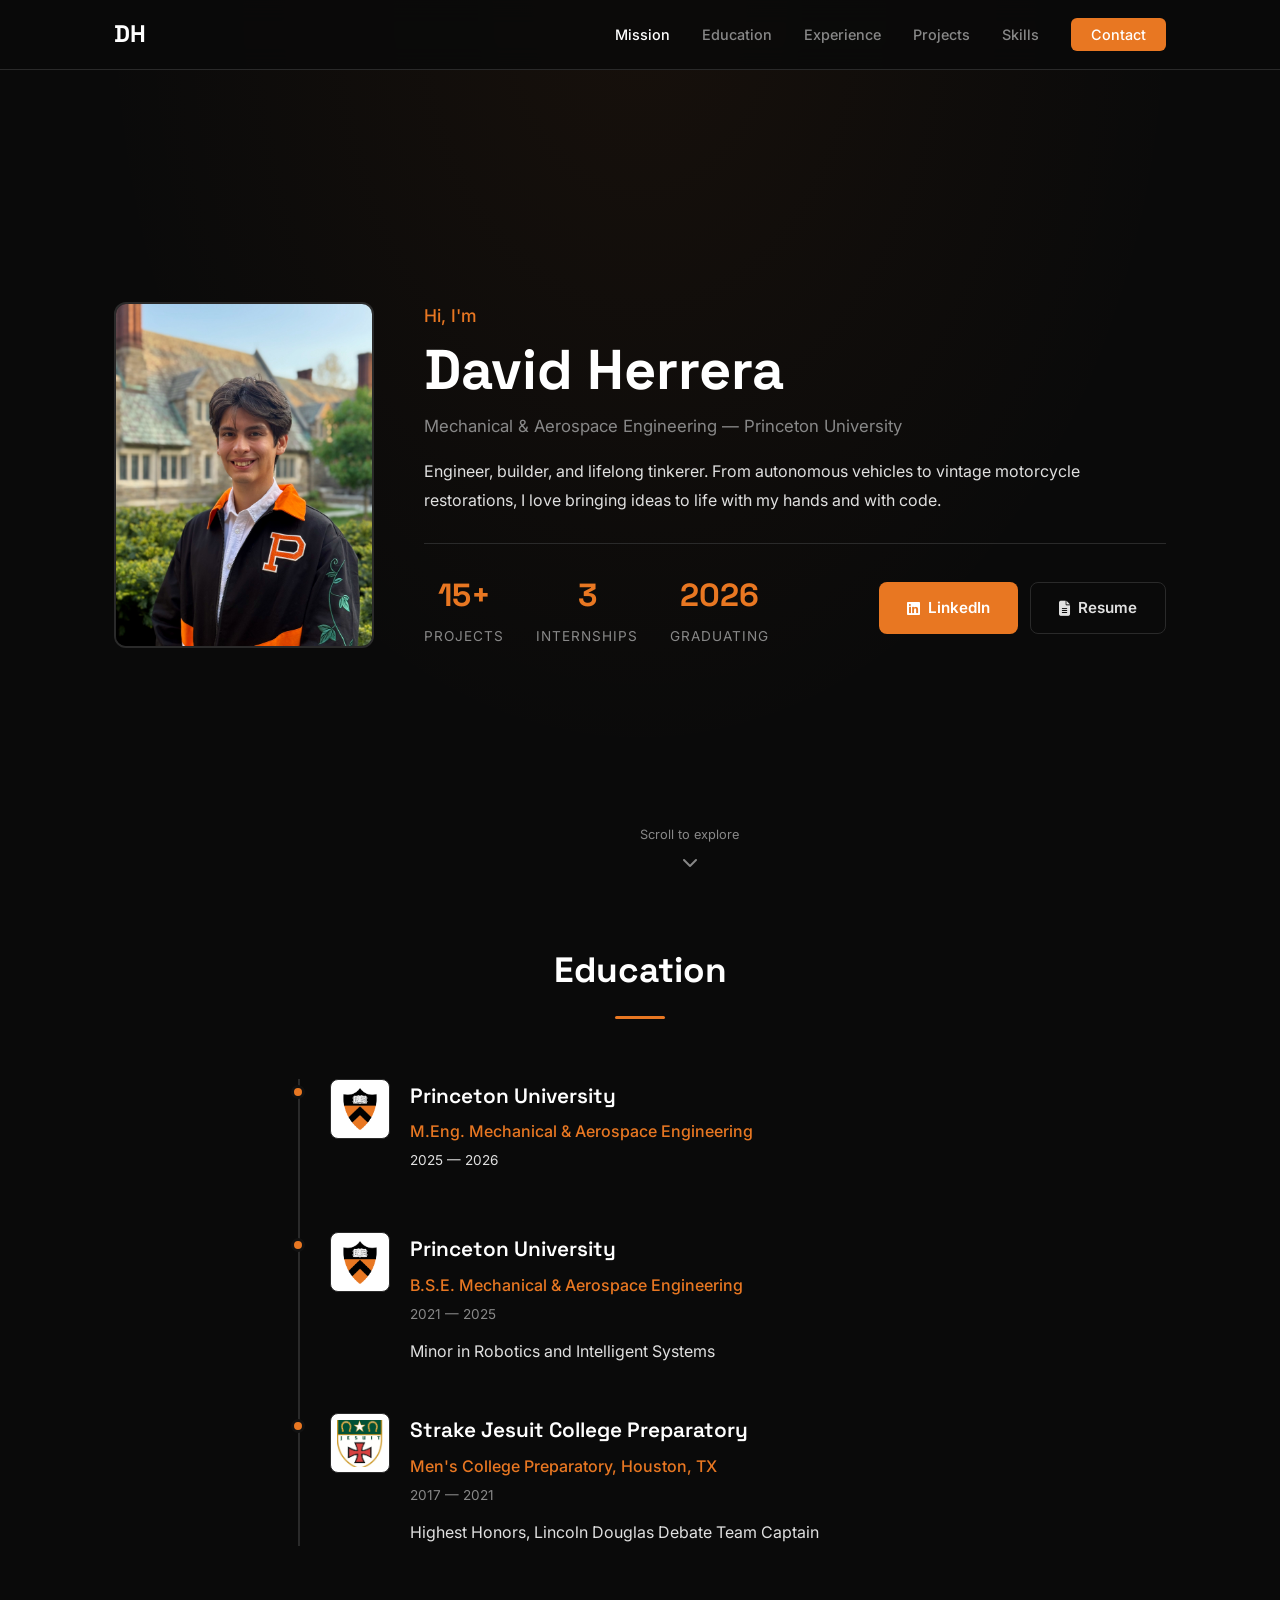
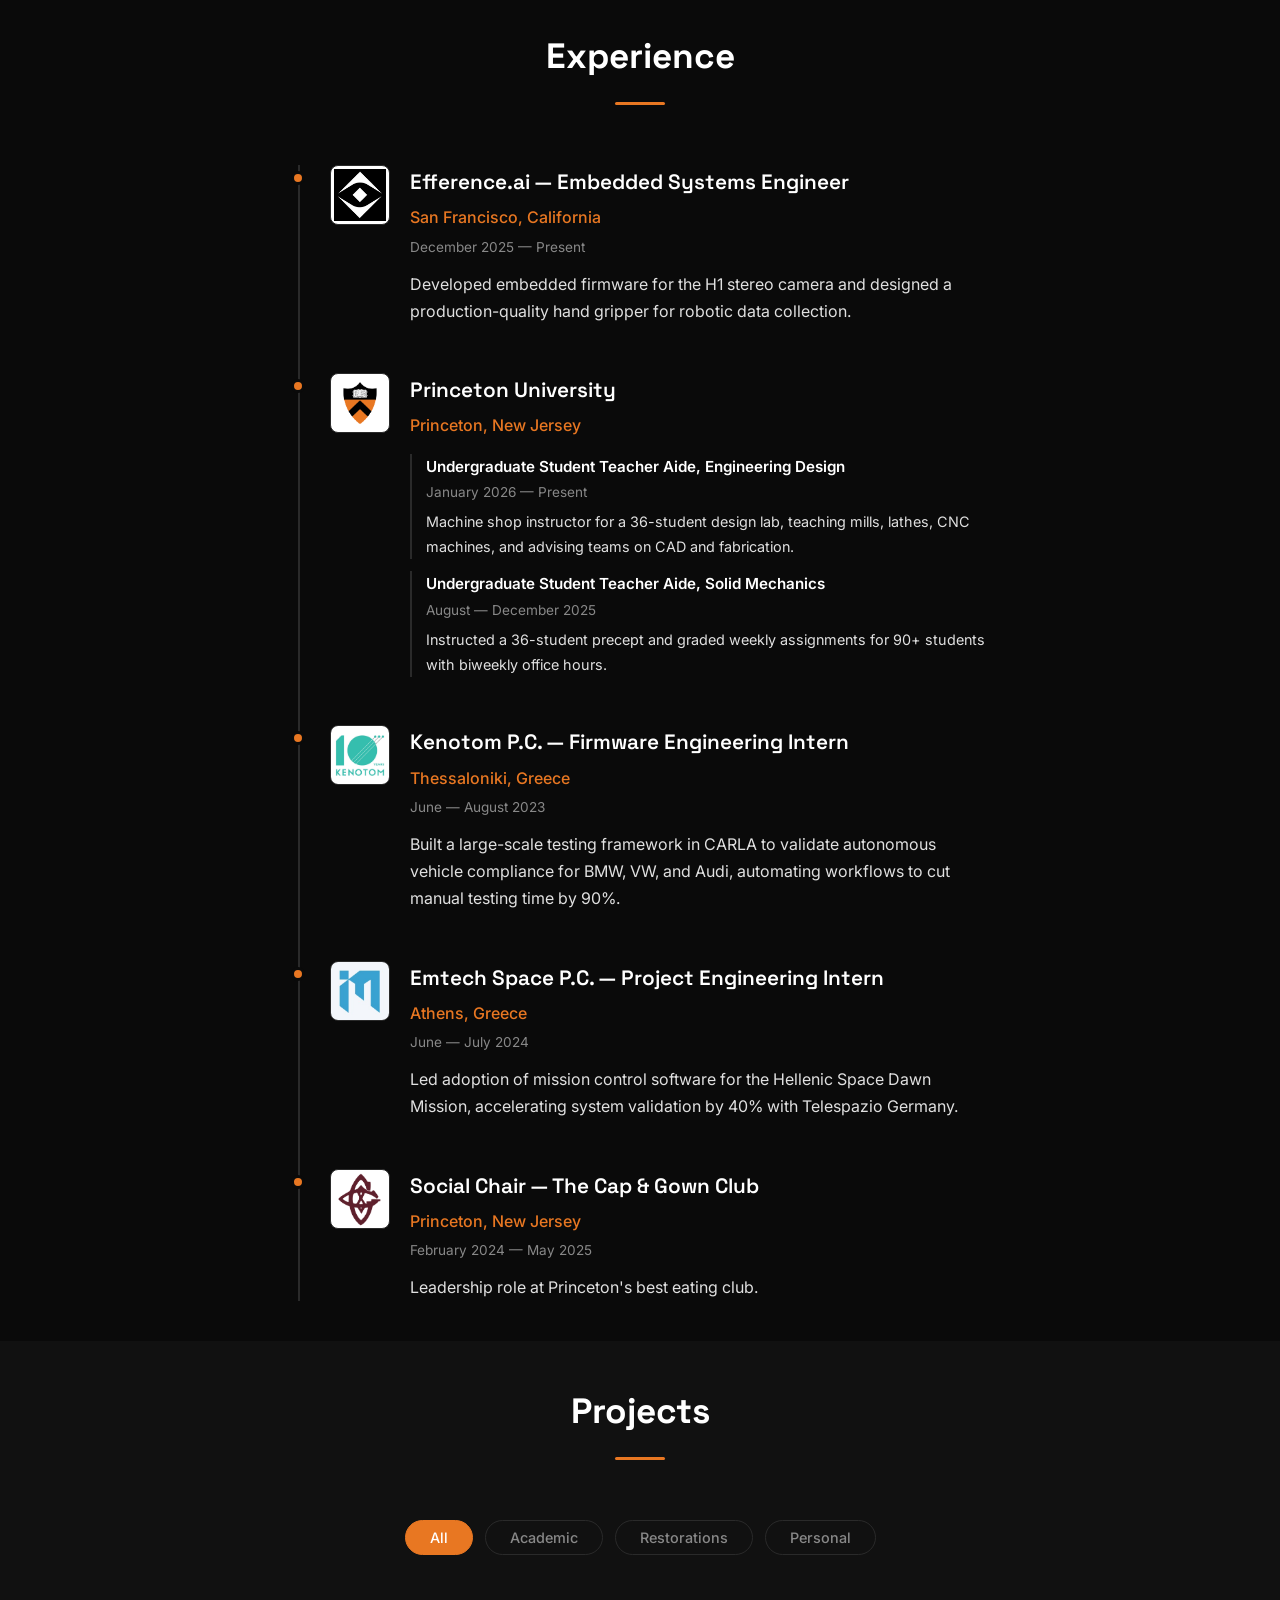
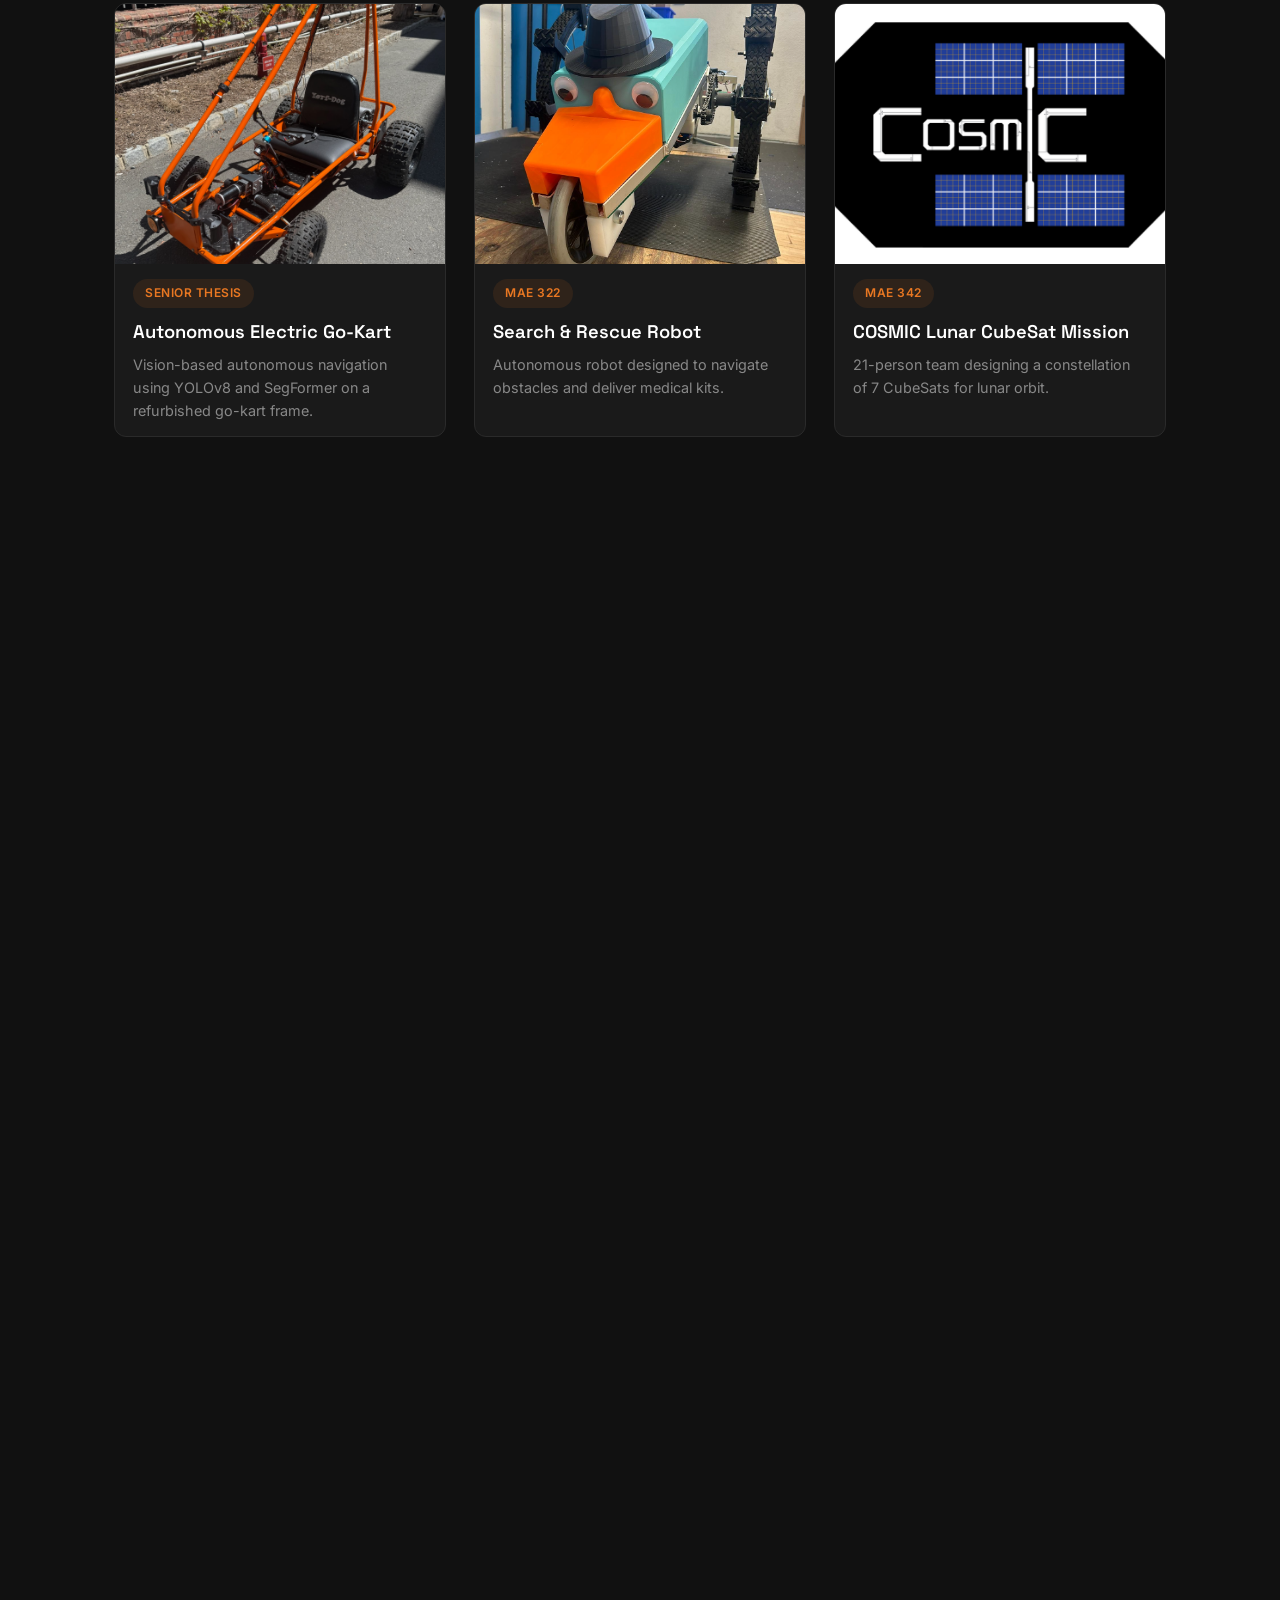
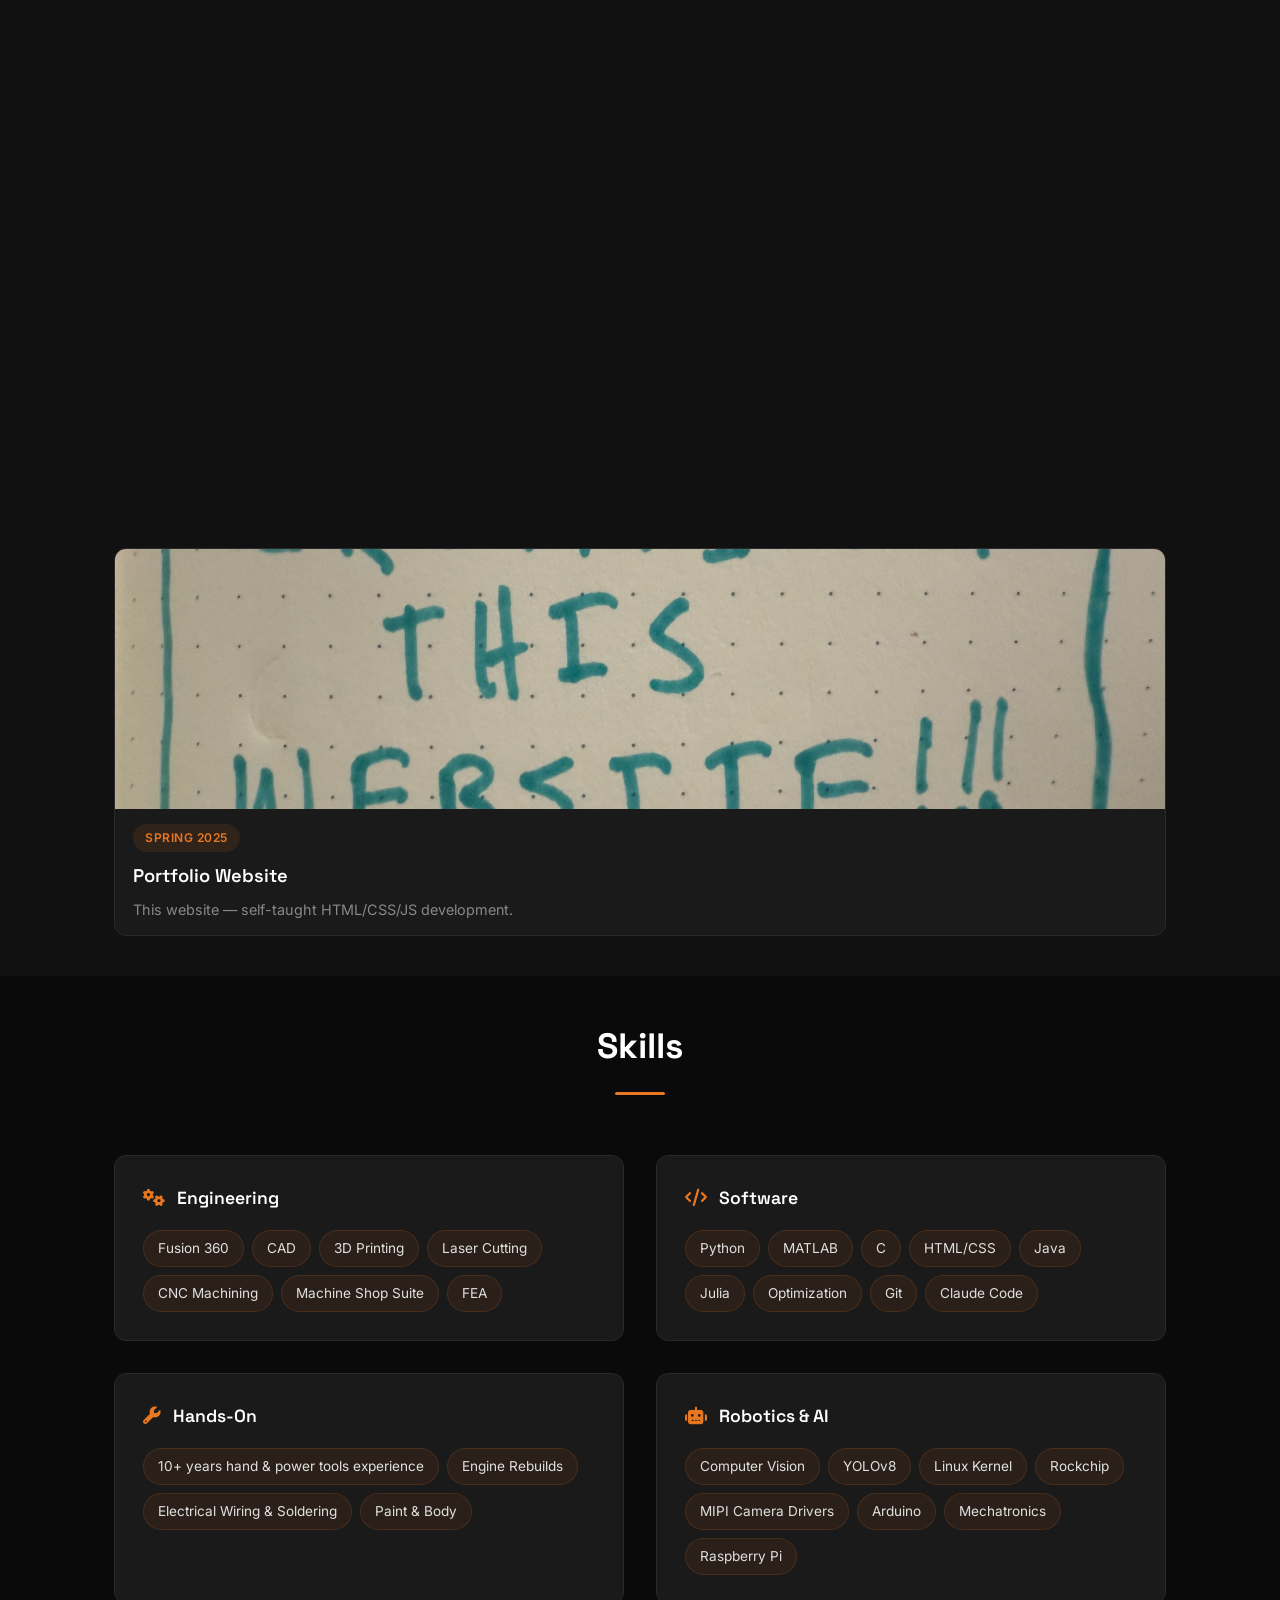
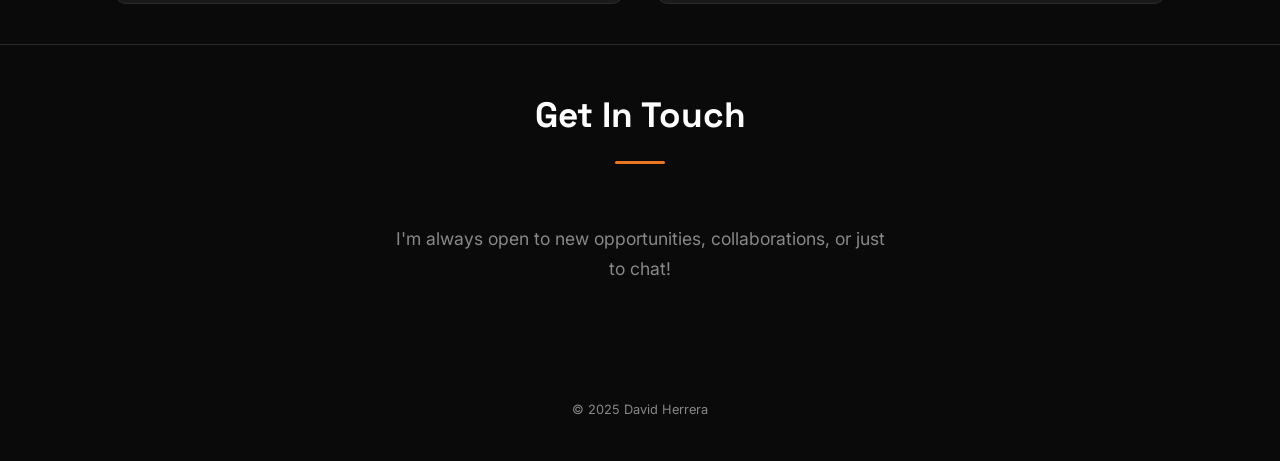
==== index.html @ e03b6eae "Update project cards to full clickable links, restructure 322 robot page, adjust bullet indentation " ====
<!DOCTYPE html>
<html lang="en">
<head>
    <meta charset="UTF-8">
    <meta name="viewport" content="width=device-width, initial-scale=1.0">
    <title>David Herrera | Portfolio</title>
    <link rel="stylesheet" href="css/style.css">
    <link rel="preconnect" href="https://fonts.googleapis.com">
    <link rel="preconnect" href="https://fonts.gstatic.com" crossorigin>
    <link href="https://fonts.googleapis.com/css2?family=Inter:wght@300;400;500;600;700&family=Space+Grotesk:wght@400;500;600;700&display=swap" rel="stylesheet">
    <link rel="stylesheet" href="https://cdnjs.cloudflare.com/ajax/libs/font-awesome/6.5.1/css/all.min.css">
</head>
<body>

    <!-- Navigation -->
    <nav id="navbar">
        <div class="nav-container">
            <a href="#hero" class="nav-logo">DH</a>
            <button class="nav-toggle" aria-label="Toggle navigation">
                <span></span>
                <span></span>
                <span></span>
            </button>
            <ul class="nav-links">
                <li><a href="#hero">Mission</a></li>
                <li><a href="#education">Education</a></li>
                <li><a href="#experience">Experience</a></li>
                <li><a href="#projects">Projects</a></li>
                <li><a href="#skills">Skills</a></li>
                <li><a href="#contact" class="nav-cta">Contact</a></li>
            </ul>
        </div>
    </nav>

    <!-- Hero / Mission Section -->
    <section id="hero">
        <div class="container">
            <div class="hero-split">
                <div class="hero-image">
                    <img src="images/headshot.jpg" alt="David Herrera">
                </div>
                <div class="hero-text">
                    <p class="hero-greeting">Hi, I'm</p>
                    <h1 class="hero-name">David Herrera</h1>
                    <p class="hero-tagline">Mechanical &amp; Aerospace Engineering — Princeton University</p>
                    <p class="hero-description">
                        Engineer, builder, and lifelong tinkerer. From autonomous vehicles to vintage motorcycle restorations,
                        I love bringing ideas to life with my hands and with code.
                    </p>
                    <div class="hero-stats-row">
                        <div class="stat">
                            <span class="stat-number">15+</span>
                            <span class="stat-label">Projects</span>
                        </div>
                        <div class="stat">
                            <span class="stat-number">3</span>
                            <span class="stat-label">Internships</span>
                        </div>
                        <div class="stat">
                            <span class="stat-number">2026</span>
                            <span class="stat-label">Graduating</span>
                        </div>
                        <div class="hero-links">
                            <a href="https://www.linkedin.com/in/davidherrera1249/" target="_blank" rel="noopener noreferrer" class="btn btn-primary">
                                <i class="fab fa-linkedin"></i> LinkedIn
                            </a>
                            <a href="https://drive.google.com/file/d/1m2LnFPfeaQV8m_v2ExDLuGPkhnj58D12/view?usp=drive_link" target="_blank" rel="noopener noreferrer" class="btn btn-outline">
                                <i class="fas fa-file-alt"></i> Resume
                            </a>
                        </div>
                    </div>
                </div>
            </div>
            <a href="#education" class="scroll-indicator">
                <span>Scroll to explore</span>
                <i class="fas fa-chevron-down"></i>
            </a>
        </div>
    </section>

    <!-- Education Section -->
    <section id="education" class="section section-alt">
        <div class="container">
            <h2 class="section-title">Education</h2>
            <div class="timeline">
                <div class="timeline-item">
                    <div class="timeline-marker"></div>
                    <div class="timeline-logo">
                        <img src="images/logos/princetonlogo.png" alt="Princeton University">
                    </div>
                    <div class="timeline-content">
                        <h3>Princeton University</h3>
                        <p class="timeline-subtitle">M.Eng. Mechanical &amp; Aerospace Engineering</p>
                        <p class="timeline-date">2025 — 2026</p>
                    </div>
                </div>
                <div class="timeline-item">
                    <div class="timeline-marker"></div>
                    <div class="timeline-logo">
                        <img src="images/logos/princetonlogo.png" alt="Princeton University">
                    </div>
                    <div class="timeline-content">
                        <h3>Princeton University</h3>
                        <p class="timeline-subtitle">B.S.E. Mechanical &amp; Aerospace Engineering</p>
                        <p class="timeline-date">2021 — 2025</p>
                        <p>Minor in Robotics and Intelligent Systems</p>
                    </div>
                </div>
                <div class="timeline-item">
                    <div class="timeline-marker"></div>
                    <div class="timeline-logo">
                        <img src="images/logos/strakelogo.png" alt="Strake Jesuit College Preparatory">
                    </div>
                    <div class="timeline-content">
                        <h3>Strake Jesuit College Preparatory</h3>
                        <p class="timeline-subtitle">Men's College Preparatory, Houston, TX</p>
                        <p class="timeline-date">2017 — 2021</p>
                        <p>Highest Honors, Lincoln Douglas Debate Team Captain</p>
                    </div>
                </div>
            </div>
        </div>
    </section>

    <!-- Experience Section -->
    <section id="experience" class="section">
        <div class="container">
            <h2 class="section-title">Experience</h2>
            <div class="timeline">

                <div class="timeline-item">
                    <div class="timeline-marker"></div>
                    <div class="timeline-logo">
                        <img src="images/logos/efferencelogo.jpeg" alt="Efference" class="logo-padded">
                    </div>
                    <div class="timeline-content">
                        <h3>Efference.ai — Embedded Systems Engineer</h3>
                        <p class="timeline-subtitle">San Francisco, California</p>
                        <p class="timeline-date">December 2025 — Present</p>
                        <p>Developed embedded firmware for the H1 stereo camera and designed a production-quality hand gripper for robotic data collection.</p>
                    </div>
                </div>

                <div class="timeline-item">
                    <div class="timeline-marker"></div>
                    <div class="timeline-logo">
                        <img src="images/logos/princetonlogo.png" alt="Princeton University">
                    </div>
                    <div class="timeline-content">
                        <h3>Princeton University</h3>
                        <p class="timeline-subtitle">Princeton, New Jersey</p>
                        <div class="timeline-subrole">
                            <p class="timeline-role-title">Undergraduate Student Teacher Aide, Engineering Design</p>
                            <p class="timeline-date">January 2026 — Present</p>
                            <p>Machine shop instructor for a 36-student design lab, teaching mills, lathes, CNC machines, and advising teams on CAD and fabrication.</p>
                        </div>
                        <div class="timeline-subrole">
                            <p class="timeline-role-title">Undergraduate Student Teacher Aide, Solid Mechanics</p>
                            <p class="timeline-date">August — December 2025</p>
                            <p>Instructed a 36-student precept and graded weekly assignments for 90+ students with biweekly office hours.</p>
                        </div>
                    </div>
                </div>

                <div class="timeline-item">
                    <div class="timeline-marker"></div>
                    <div class="timeline-logo">
                        <img src="images/logos/kenotomlogo.jpeg" alt="Kenotom P.C." class="logo-kenotom">
                    </div>
                    <div class="timeline-content">
                        <h3>Kenotom P.C. — Firmware Engineering Intern</h3>
                        <p class="timeline-subtitle">Thessaloniki, Greece</p>
                        <p class="timeline-date">June — August 2023</p>
                        <p>Built a large-scale testing framework in CARLA to validate autonomous vehicle compliance for BMW, VW, and Audi, automating workflows to cut manual testing time by 90%.</p>
                    </div>
                </div>

                <div class="timeline-item">
                    <div class="timeline-marker"></div>
                    <div class="timeline-logo">
                        <img src="images/logos/emtechlogo.jpeg" alt="Emtech" class="logo-emtech">
                    </div>
                    <div class="timeline-content">
                        <h3>Emtech Space P.C. — Project Engineering Intern</h3>
                        <p class="timeline-subtitle">Athens, Greece</p>
                        <p class="timeline-date">June — July 2024</p>
                        <p>Led adoption of mission control software for the Hellenic Space Dawn Mission, accelerating system validation by 40% with Telespazio Germany.</p>
                    </div>
                </div>

                <div class="timeline-item">
                    <div class="timeline-marker"></div>
                    <div class="timeline-logo">
                        <img src="images/logos/caplogo.webp" alt="The Cap &amp; Gown Club" class="logo-cap">
                    </div>
                    <div class="timeline-content">
                        <h3>Social Chair — The Cap &amp; Gown Club</h3>
                        <p class="timeline-subtitle">Princeton, New Jersey</p>
                        <p class="timeline-date">February 2024 — May 2025</p>
                        <p>Leadership role at Princeton's best eating club.</p>
                    </div>
                </div>

            </div>
        </div>
    </section>

    <!-- Projects Section -->
    <section id="projects" class="section section-alt">
        <div class="container">
            <h2 class="section-title">Projects</h2>

            <!-- Filter Buttons -->
            <div class="project-filters">
                <button class="filter-btn active" data-filter="all">All</button>
                <button class="filter-btn" data-filter="academic">Academic</button>
                <button class="filter-btn" data-filter="restoration">Restorations</button>
                <button class="filter-btn" data-filter="personal">Personal</button>
            </div>

            <!-- Project Grid -->
            <div class="project-grid">

                <!-- Academic Projects -->
                <a href="thesis.html" class="project-card" data-category="academic">
                    <div class="project-image">
                        <img src="images/thesis/front_main.jpeg" alt="Senior Thesis">
                    </div>
                    <div class="project-info">
                        <span class="project-tag">Senior Thesis</span>
                        <h3>Autonomous Electric Go-Kart</h3>
                        <p>Vision-based autonomous navigation using YOLOv8 and SegFormer on a refurbished go-kart frame.</p>
                    </div>
                </a>

                <a href="322robot.html" class="project-card" data-category="academic">
                    <div class="project-image">
                        <img src="images/projects/322robot.png" alt="MAE 322 Robot">
                    </div>
                    <div class="project-info">
                        <span class="project-tag">MAE 322</span>
                        <h3>Search &amp; Rescue Robot</h3>
                        <p>Autonomous robot designed to navigate obstacles and deliver medical kits.</p>
                    </div>
                </a>

                <a href="#" class="project-card" data-category="academic">
                    <div class="project-image">
                        <img src="images/projects/spacecover.png" alt="Lunar Satellite">
                    </div>
                    <div class="project-info">
                        <span class="project-tag">MAE 342</span>
                        <h3>COSMIC Lunar CubeSat Mission</h3>
                        <p>21-person team designing a constellation of 7 CubeSats for lunar orbit.</p>
                    </div>
                </a>

                <a href="#" class="project-card" data-category="academic">
                    <div class="project-image">
                        <img src="images/projects/triumphcover.png" alt="Triumph Seminar">
                    </div>
                    <div class="project-info">
                        <span class="project-tag">FRS 106</span>
                        <h3>1954 Triumph Terrier Restoration</h3>
                        <p>Complete restoration of a vintage motorcycle for the Art &amp; Science of Motorcycle Design seminar.</p>
                    </div>
                </a>

                <!-- Restoration Projects -->
                <a href="#" class="project-card" data-category="restoration">
                    <div class="project-image">
                        <img src="images/projects/lariatcover.png" alt="F150 Lariat">
                    </div>
                    <div class="project-info">
                        <span class="project-tag">Summer 2025</span>
                        <h3>2014 Ford F-150 Lariat</h3>
                        <p>Engine swap and full restoration.</p>
                    </div>
                </a>

                <a href="#" class="project-card" data-category="restoration">
                    <div class="project-image">
                        <img src="images/projects/polariscover.jpeg" alt="Polaris ATV">
                    </div>
                    <div class="project-info">
                        <span class="project-tag">Summer 2020</span>
                        <h3>2007 Polaris ATV</h3>
                        <p>Full ATV restoration from the ground up.</p>
                    </div>
                </a>

                <a href="#" class="project-card" data-category="restoration">
                    <div class="project-image">
                        <img src="images/projects/rrcover.png" alt="Range Rover">
                    </div>
                    <div class="project-info">
                        <span class="project-tag">Summer 2021</span>
                        <h3>2006 Range Rover</h3>
                        <p>Full vehicle restoration.</p>
                    </div>
                </a>

                <a href="#" class="project-card" data-category="restoration">
                    <div class="project-image">
                        <img src="images/projects/seadoocover.jpeg" alt="SeaDoo">
                    </div>
                    <div class="project-info">
                        <span class="project-tag">Summer 2022</span>
                        <h3>2017 SeaDoo Jetski</h3>
                        <p>Jetski restoration project.</p>
                    </div>
                </a>

                <a href="#" class="project-card" data-category="restoration">
                    <div class="project-image">
                        <img src="images/projects/fordcover.png" alt="Ford Expedition">
                    </div>
                    <div class="project-info">
                        <span class="project-tag">Summer 2020</span>
                        <h3>Ford Expedition Engine Rebuild</h3>
                        <p>Complete engine rebuild.</p>
                    </div>
                </a>

                <a href="#" class="project-card" data-category="restoration">
                    <div class="project-image">
                        <img src="images/projects/goldwingcover.png" alt="Goldwing">
                    </div>
                    <div class="project-info">
                        <span class="project-tag">Fall 2023</span>
                        <h3>Honda Goldwing</h3>
                        <p>Motorcycle restoration.</p>
                    </div>
                </a>

                <a href="#" class="project-card" data-category="restoration">
                    <div class="project-image">
                        <img src="images/projects/vstarcover.png" alt="Yamaha VStar">
                    </div>
                    <div class="project-info">
                        <span class="project-tag">Fall 2024</span>
                        <h3>2012 Yamaha VStar 250</h3>
                        <p>Motorcycle restoration.</p>
                    </div>
                </a>

                <a href="#" class="project-card" data-category="restoration">
                    <div class="project-image">
                        <img src="images/projects/twinjetskis.png" alt="Twin Jet Skis">
                    </div>
                    <div class="project-info">
                        <span class="project-tag">Summer 2018</span>
                        <h3>1990s Twin Jet Skis</h3>
                        <p>Dual jet ski restoration.</p>
                    </div>
                </a>

                <!-- Personal Projects -->
                <a href="#" class="project-card" data-category="personal">
                    <div class="project-image">
                        <img src="images/projects/airplanecover.png" alt="Model Airplanes">
                    </div>
                    <div class="project-info">
                        <span class="project-tag">Summer 2017</span>
                        <h3>Model Airplane Builds</h3>
                        <p>Hobby model airplane construction.</p>
                    </div>
                </div>

                <a href="#" class="project-card" data-category="personal">
                    <div class="project-image">
                        <img src="images/projects/webcreation.png" alt="Portfolio Website">
                    </div>
                    <div class="project-info">
                        <span class="project-tag">Spring 2025</span>
                        <h3>Portfolio Website</h3>
                        <p>This website — self-taught HTML/CSS/JS development.</p>
                    </div>
                </a>

            </div>
        </div>
    </section>

    <!-- Skills Section -->
    <section id="skills" class="section">
        <div class="container">
            <h2 class="section-title">Skills</h2>
            <div class="skills-grid">

                <div class="skill-category">
                    <h3><i class="fas fa-cogs"></i> Engineering</h3>
                    <div class="skill-tags">
                        <span class="skill-tag">Fusion 360</span>
                        <span class="skill-tag">CAD</span>
                        <span class="skill-tag">3D Printing</span>
                        <span class="skill-tag">Laser Cutting</span>
                        <span class="skill-tag">CNC Machining</span>
                        <span class="skill-tag">Machine Shop Suite</span>
                        <span class="skill-tag">FEA</span>
                    </div>
                </div>

                <div class="skill-category">
                    <h3><i class="fas fa-code"></i> Software</h3>
                    <div class="skill-tags">
                        <span class="skill-tag">Python</span>
                        <span class="skill-tag">MATLAB</span>
                        <span class="skill-tag">C</span>
                        <span class="skill-tag">HTML/CSS</span>
                        <span class="skill-tag">Java</span>
                        <span class="skill-tag">Julia</span>
                        <span class="skill-tag">Optimization</span>
                        <span class="skill-tag">Git</span>
                        <span class="skill-tag">Claude Code</span>
                    </div>
                </div>

                <div class="skill-category">
                    <h3><i class="fas fa-wrench"></i> Hands-On</h3>
                    <div class="skill-tags">
                        <span class="skill-tag">10+ years hand &amp; power tools experience</span>
                        <span class="skill-tag">Engine Rebuilds</span>
                        <span class="skill-tag">Electrical Wiring &amp; Soldering</span>
                        <span class="skill-tag">Paint &amp; Body</span>
                    </div>
                </div>

                <div class="skill-category">
                    <h3><i class="fas fa-robot"></i> Robotics &amp; AI</h3>
                    <div class="skill-tags">
                        <span class="skill-tag">Computer Vision</span>
                        <span class="skill-tag">YOLOv8</span>
                        <span class="skill-tag">Linux Kernel</span>
                        <span class="skill-tag">Rockchip</span>
                        <span class="skill-tag">MIPI Camera Drivers</span>
                        <span class="skill-tag">Arduino</span>
                        <span class="skill-tag">Mechatronics</span>
                        <span class="skill-tag">Raspberry Pi</span>
                    </div>
                </div>

            </div>
        </div>
    </section>

    <!-- Contact / Footer -->
    <footer id="contact">
        <div class="container">
            <h2 class="section-title">Get In Touch</h2>
            <p class="contact-text">
                I'm always open to new opportunities, collaborations, or just to chat!
            </p>
            <div class="contact-links">
                <a href="mailto:dh1249@princeton.edu" class="contact-item">
                    <i class="fas fa-envelope"></i>
                    <span>dh1249@princeton.edu</span>
                </a>
                <a href="https://www.linkedin.com/in/davidherrera1249/" target="_blank" rel="noopener noreferrer" class="contact-item">
                    <i class="fab fa-linkedin"></i>
                    <span>LinkedIn</span>
                </a>
            </div>
            <p class="footer-credit">&copy; 2025 David Herrera</p>
        </div>
    </footer>

    <script src="js/main.js"></script>
</body>
</html>
---- css/style.css ----
/* ============================================
   David Herrera Portfolio — Custom Stylesheet
   ============================================ */

/* --- Reset & Base --- */
*, *::before, *::after {
    margin: 0;
    padding: 0;
    box-sizing: border-box;
}

:root {
    --color-bg: #0a0a0a;
    --color-bg-alt: #111111;
    --color-surface: #1a1a1a;
    --color-text: #e0e0e0;
    --color-text-muted: #888888;
    --color-accent: #e87722;
    --color-accent-hover: #f58a3b;
    --color-white: #ffffff;
    --color-border: #2a2a2a;
    --font-heading: 'Space Grotesk', sans-serif;
    --font-body: 'Inter', sans-serif;
    --max-width: 1100px;
    --nav-height: 70px;
}

html {
    scroll-behavior: smooth;
    font-size: 16px;
}

body {
    font-family: var(--font-body);
    background-color: var(--color-bg);
    color: var(--color-text);
    line-height: 1.7;
    overflow-x: hidden;
}

img {
    max-width: 100%;
    display: block;
}

a {
    color: var(--color-accent);
    text-decoration: none;
    transition: color 0.3s ease;
}

a:hover {
    color: var(--color-accent-hover);
}

.container {
    max-width: var(--max-width);
    margin: 0 auto;
    padding: 0 24px;
}

/* --- Navigation --- */
#navbar {
    position: fixed;
    top: 0;
    left: 0;
    right: 0;
    height: var(--nav-height);
    background: rgba(10, 10, 10, 0.85);
    backdrop-filter: blur(12px);
    -webkit-backdrop-filter: blur(12px);
    border-bottom: 1px solid var(--color-border);
    z-index: 1000;
    transition: background 0.3s ease;
}

.nav-container {
    max-width: var(--max-width);
    margin: 0 auto;
    padding: 0 24px;
    height: 100%;
    display: flex;
    align-items: center;
    justify-content: space-between;
}

.nav-logo {
    font-family: var(--font-heading);
    font-size: 1.5rem;
    font-weight: 700;
    color: var(--color-white);
    letter-spacing: -0.5px;
}

.nav-logo:hover {
    color: var(--color-accent);
}

.nav-links {
    list-style: none;
    display: flex;
    align-items: center;
    gap: 32px;
}

.nav-links a {
    color: var(--color-text-muted);
    font-size: 0.9rem;
    font-weight: 500;
    transition: color 0.3s ease;
}

.nav-links a:hover,
.nav-links a.active {
    color: var(--color-white);
}

.nav-cta {
    background: var(--color-accent);
    color: var(--color-white) !important;
    padding: 8px 20px;
    border-radius: 6px;
    font-weight: 600;
}

.nav-cta:hover {
    background: var(--color-accent-hover);
    color: var(--color-white) !important;
}

.nav-toggle {
    display: none;
    flex-direction: column;
    gap: 5px;
    background: none;
    border: none;
    cursor: pointer;
    padding: 4px;
}

.nav-toggle span {
    width: 24px;
    height: 2px;
    background: var(--color-text);
    border-radius: 2px;
    transition: all 0.3s ease;
}

/* --- Buttons --- */
.btn {
    display: inline-flex;
    align-items: center;
    gap: 8px;
    padding: 12px 28px;
    border-radius: 8px;
    font-family: var(--font-body);
    font-size: 0.95rem;
    font-weight: 600;
    cursor: pointer;
    transition: all 0.3s ease;
    border: none;
    text-decoration: none;
}

.btn-primary {
    background: var(--color-accent);
    color: var(--color-white);
}

.btn-primary:hover {
    background: var(--color-accent-hover);
    color: var(--color-white);
    transform: translateY(-2px);
    box-shadow: 0 8px 24px rgba(232, 119, 34, 0.2);
}

.btn-outline {
    background: transparent;
    color: var(--color-text);
    border: 1px solid var(--color-border);
}

.btn-outline:hover {
    border-color: var(--color-accent);
    color: var(--color-accent);
    transform: translateY(-2px);
}

.btn-small {
    padding: 8px 20px;
    font-size: 0.85rem;
    background: var(--color-accent);
    color: var(--color-white);
    border-radius: 6px;
}

.btn-small:hover {
    background: var(--color-accent-hover);
    color: var(--color-white);
}

/* --- Hero / Mission Section --- */
#hero {
    min-height: 100vh;
    display: flex;
    align-items: center;
    padding: calc(var(--nav-height) + 40px) 0 60px;
    position: relative;
    background: radial-gradient(ellipse at 50% 0%, rgba(232, 119, 34, 0.06) 0%, transparent 60%);
}

.hero-split {
    display: grid;
    grid-template-columns: 260px 1fr;
    gap: 50px;
    align-items: center;
}

.hero-image img {
    width: 100%;
    border-radius: 12px;
    border: 2px solid var(--color-border);
    opacity: 0;
    animation: fadeUp 0.6s ease forwards;
    animation-delay: 0.2s;
}

.hero-greeting {
    font-size: 1.1rem;
    color: var(--color-accent);
    font-weight: 500;
    margin-bottom: 8px;
    opacity: 0;
    animation: fadeUp 0.6s ease forwards;
    animation-delay: 0.3s;
}

.hero-name {
    font-family: var(--font-heading);
    font-size: clamp(2.4rem, 5vw, 3.5rem);
    font-weight: 700;
    color: var(--color-white);
    line-height: 1.1;
    margin-bottom: 12px;
    opacity: 0;
    animation: fadeUp 0.6s ease forwards;
    animation-delay: 0.4s;
}

.hero-tagline {
    font-size: 1.05rem;
    color: var(--color-text-muted);
    margin-bottom: 16px;
    opacity: 0;
    animation: fadeUp 0.6s ease forwards;
    animation-delay: 0.5s;
}

.hero-description {
    font-size: 1rem;
    color: var(--color-text);
    line-height: 1.8;
    margin-bottom: 28px;
    opacity: 0;
    animation: fadeUp 0.6s ease forwards;
    animation-delay: 0.6s;
}

.hero-stats-row {
    display: flex;
    align-items: center;
    gap: 32px;
    flex-wrap: wrap;
    padding-top: 24px;
    border-top: 1px solid var(--color-border);
    opacity: 0;
    animation: fadeUp 0.6s ease forwards;
    animation-delay: 0.7s;
}

.hero-links {
    display: flex;
    gap: 12px;
    flex-wrap: wrap;
    margin-left: auto;
}

.scroll-indicator {
    position: absolute;
    bottom: 30px;
    left: 50%;
    transform: translateX(-50%);
    display: flex;
    flex-direction: column;
    align-items: center;
    gap: 8px;
    color: var(--color-text-muted);
    font-size: 0.8rem;
    opacity: 0;
    animation: fadeUp 0.6s ease forwards, bounce 2s ease-in-out 2s infinite;
    animation-delay: 1.2s;
}

.scroll-indicator i {
    font-size: 1rem;
}

/* --- Sections --- */
.section {
    padding: 40px 0;
}

.section-alt {
    background: var(--color-bg-alt);
}

#education {
    background: linear-gradient(rgba(10, 10, 10, 0.82), rgba(10, 10, 10, 0.82)), url('../images/education.jpg');
    background-size: cover;
    background-position: center top;
    background-attachment: fixed;
}

.section-title {
    font-family: var(--font-heading);
    font-size: 2.2rem;
    font-weight: 700;
    color: var(--color-white);
    margin-bottom: 60px;
    text-align: center;
    position: relative;
}

.section-title::after {
    content: '';
    display: block;
    width: 50px;
    height: 3px;
    background: var(--color-accent);
    margin: 16px auto 0;
    border-radius: 2px;
}

/* --- Stats --- */

.stat {
    text-align: center;
}

.stat-number {
    display: block;
    font-family: var(--font-heading);
    font-size: 2rem;
    font-weight: 700;
    color: var(--color-accent);
}

.stat-label {
    font-size: 0.85rem;
    color: var(--color-text-muted);
    text-transform: uppercase;
    letter-spacing: 1px;
}

/* --- Timeline (Education & Experience) --- */
.timeline {
    position: relative;
    max-width: 700px;
    margin: 0 auto;
    padding-left: 40px;
}

.timeline::before {
    content: '';
    position: absolute;
    left: 8px;
    top: 0;
    bottom: 0;
    width: 2px;
    background: var(--color-border);
}

.timeline-item {
    position: relative;
    margin-bottom: 48px;
    display: flex;
    gap: 20px;
    align-items: flex-start;
}

.timeline-item:last-child {
    margin-bottom: 0;
}

.timeline-marker {
    position: absolute;
    left: -39px;
    top: 6px;
    width: 14px;
    height: 14px;
    border-radius: 50%;
    background: var(--color-accent);
    border: 3px solid var(--color-bg);
    z-index: 1;
}

.section-alt .timeline-marker {
    border-color: var(--color-bg-alt);
}

.timeline-logo {
    flex-shrink: 0;
    width: 60px;
    height: 60px;
    border-radius: 8px;
    overflow: hidden;
    background: var(--color-white);
    border: 1px solid var(--color-border);
    display: flex;
    align-items: center;
    justify-content: center;
}

.timeline-logo img {
    width: 80%;
    height: 80%;
    object-fit: cover;
}

.timeline-logo img.logo-padded {
    width: 90%;
    height: 90%;
}

.timeline-logo img.logo-kenotom {
    width: 125%;
    height: 125%;
}

.timeline-logo img.logo-emtech {
    width: 110%;
    height: 110%;
}

.timeline-logo img.logo-cap {
    width: 100%;
    height: 100%;
    margin-top: -2px;
    object-fit: contain;
}

.timeline-content h3 {
    font-family: var(--font-heading);
    font-size: 1.3rem;
    font-weight: 600;
    color: var(--color-white);
    margin-bottom: 4px;
}

.timeline-subtitle {
    font-size: 1rem;
    color: var(--color-accent);
    font-weight: 500;
    margin-bottom: 4px;
}

.timeline-date {
    font-size: 0.85rem;
    color: var(--color-text-muted);
    margin-bottom: 12px;
}

.timeline-content p:last-child {
    color: var(--color-text);
}

.timeline-subrole {
    border-left: 2px solid var(--color-border);
    padding-left: 14px;
    margin-top: 12px;
}

.timeline-subrole:first-of-type {
    margin-top: 14px;
}

.timeline-role-title {
    font-size: 0.95rem;
    font-weight: 600;
    color: var(--color-white);
    margin-bottom: 2px;
}

.timeline-subrole .timeline-date {
    margin-bottom: 6px;
}

.timeline-subrole p:last-child {
    color: var(--color-text);
    font-size: 0.9rem;
}

/* --- Project Filters --- */
.project-filters {
    display: flex;
    justify-content: center;
    gap: 12px;
    margin-bottom: 48px;
    flex-wrap: wrap;
}

.filter-btn {
    padding: 8px 24px;
    border-radius: 100px;
    border: 1px solid var(--color-border);
    background: transparent;
    color: var(--color-text-muted);
    font-family: var(--font-body);
    font-size: 0.9rem;
    font-weight: 500;
    cursor: pointer;
    transition: all 0.3s ease;
}

.filter-btn:hover,
.filter-btn.active {
    background: var(--color-accent);
    border-color: var(--color-accent);
    color: var(--color-white);
}

/* --- Project Grid --- */
.project-grid {
    display: grid;
    grid-template-columns: repeat(auto-fill, minmax(320px, 1fr));
    gap: 28px;
}

.project-card {
    display: block;
    background: var(--color-surface);
    border-radius: 12px;
    overflow: hidden;
    border: 1px solid var(--color-border);
    transition: transform 0.3s ease, box-shadow 0.3s ease;
    text-decoration: none;
    color: inherit;
    cursor: pointer;
}

.project-card:hover {
    transform: translateY(-6px);
    box-shadow: 0 16px 48px rgba(0, 0, 0, 0.3);
}

.project-card:hover .project-image::after {
    opacity: 1;
}

.project-image::after {
    content: '';
    position: absolute;
    inset: 0;
    background: rgba(10, 10, 10, 0.3);
    opacity: 0;
    transition: opacity 0.3s ease;
}

.project-card.hidden {
    display: none;
}

.project-image {
    position: relative;
    height: 260px;
    overflow: hidden;
    background: var(--color-bg);
}

.project-image img {
    width: 100%;
    height: 100%;
    object-fit: cover;
    transition: transform 0.4s ease;
}

.project-card:hover .project-image img {
    transform: scale(1.05);
}


.project-info {
    padding: 14px 18px;
}

.project-tag {
    display: inline-block;
    font-size: 0.75rem;
    font-weight: 600;
    color: var(--color-accent);
    background: rgba(232, 119, 34, 0.1);
    padding: 4px 12px;
    border-radius: 100px;
    margin-bottom: 8px;
    text-transform: uppercase;
    letter-spacing: 0.5px;
}

.project-info h3 {
    font-family: var(--font-heading);
    font-size: 1.15rem;
    font-weight: 600;
    color: var(--color-white);
    margin-bottom: 6px;
}

.project-info p {
    font-size: 0.9rem;
    color: var(--color-text-muted);
    line-height: 1.6;
}

/* --- Skills Section --- */
.skills-grid {
    display: grid;
    grid-template-columns: repeat(2, 1fr);
    gap: 32px;
}

.skill-category {
    background: var(--color-surface);
    border: 1px solid var(--color-border);
    border-radius: 12px;
    padding: 28px;
    transition: transform 0.3s ease;
}

.skill-category:hover {
    transform: translateY(-4px);
}

.skill-category h3 {
    font-family: var(--font-heading);
    font-size: 1.1rem;
    font-weight: 600;
    color: var(--color-white);
    margin-bottom: 16px;
}

.skill-category h3 i {
    color: var(--color-accent);
    margin-right: 8px;
}

.skill-tags {
    display: flex;
    flex-wrap: wrap;
    gap: 8px;
}

.skill-tag {
    font-size: 0.85rem;
    padding: 6px 14px;
    border-radius: 100px;
    background: rgba(232, 119, 34, 0.08);
    border: 1px solid rgba(232, 119, 34, 0.15);
    color: var(--color-text);
    transition: all 0.3s ease;
}

.skill-tag:hover {
    background: rgba(232, 119, 34, 0.15);
    border-color: var(--color-accent);
    color: var(--color-white);
}

/* --- Footer / Contact --- */
#contact {
    padding: 40px 0;
    text-align: center;
    background: linear-gradient(rgba(10, 10, 10, 0.82), rgba(10, 10, 10, 0.82)), url('../images/getintouch.JPG');
    background-size: cover;
    background-position: center 30%;
    background-attachment: fixed;
    border-top: 1px solid var(--color-border);
}

.contact-text {
    font-size: 1.1rem;
    color: var(--color-text-muted);
    max-width: 500px;
    margin: 0 auto 40px;
}

.contact-links {
    display: flex;
    justify-content: center;
    gap: 32px;
    flex-wrap: wrap;
    margin-bottom: 48px;
}

.contact-item {
    display: flex;
    align-items: center;
    gap: 10px;
    color: var(--color-text);
    font-size: 1rem;
    transition: color 0.3s ease;
}

.contact-item:hover {
    color: var(--color-accent);
}

.contact-item i {
    font-size: 1.3rem;
    color: var(--color-accent);
}

.footer-credit {
    font-size: 0.8rem;
    color: var(--color-text-muted);
}

/* --- Scroll Animations --- */
.fade-in {
    opacity: 0;
    transform: translateY(30px);
    transition: opacity 0.6s ease, transform 0.6s ease;
}

.fade-in.visible {
    opacity: 1;
    transform: translateY(0);
}

/* --- Keyframes --- */
@keyframes fadeUp {
    from {
        opacity: 0;
        transform: translateY(20px);
    }
    to {
        opacity: 1;
        transform: translateY(0);
    }
}

@keyframes bounce {
    0%, 100% { transform: translateX(-50%) translateY(0); }
    50% { transform: translateX(-50%) translateY(8px); }
}

/* --- Responsive --- */
@media (max-width: 768px) {
    #education,
    #contact {
        background-attachment: scroll;
    }

    .nav-links {
        position: fixed;
        top: var(--nav-height);
        left: 0;
        right: 0;
        background: rgba(10, 10, 10, 0.98);
        flex-direction: column;
        padding: 24px;
        gap: 20px;
        border-bottom: 1px solid var(--color-border);
        transform: translateY(-100%);
        opacity: 0;
        pointer-events: none;
        transition: all 0.3s ease;
    }

    .nav-links.open {
        transform: translateY(0);
        opacity: 1;
        pointer-events: all;
    }

    .nav-toggle {
        display: flex;
    }

    .hero-split {
        grid-template-columns: 1fr;
        gap: 32px;
        text-align: center;
    }

    .hero-image {
        max-width: 200px;
        margin: 0 auto;
    }

    .hero-stats-row {
        justify-content: center;
    }

    .hero-links {
        margin-left: 0;
        justify-content: center;
        width: 100%;
        margin-top: 16px;
    }

    .skills-grid {
        grid-template-columns: 1fr;
    }

    .project-grid {
        grid-template-columns: 1fr;
    }

    .section {
        padding: 28px 0;
    }

    .contact-links {
        flex-direction: column;
        align-items: center;
    }
}

@media (max-width: 480px) {
    .hero-name {
        font-size: 2.2rem;
    }

    .section-title {
        font-size: 1.8rem;
    }
}
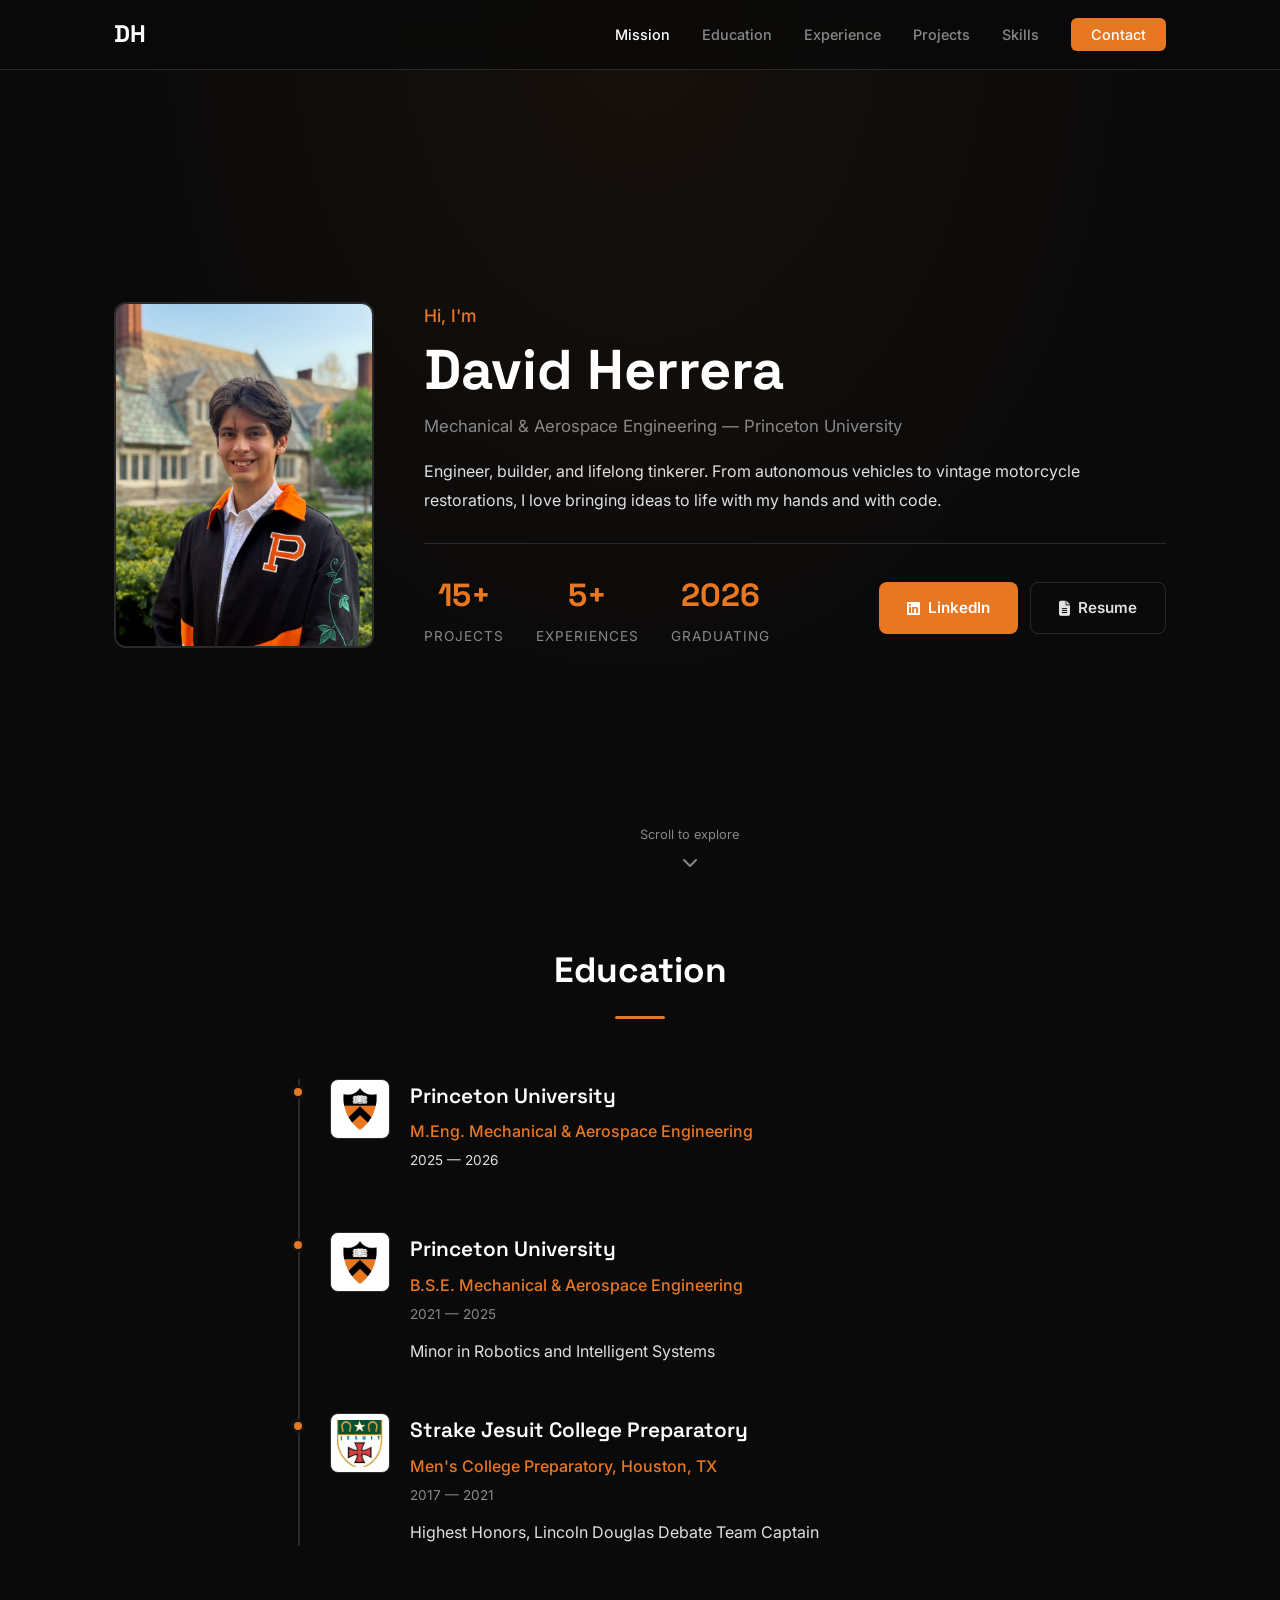
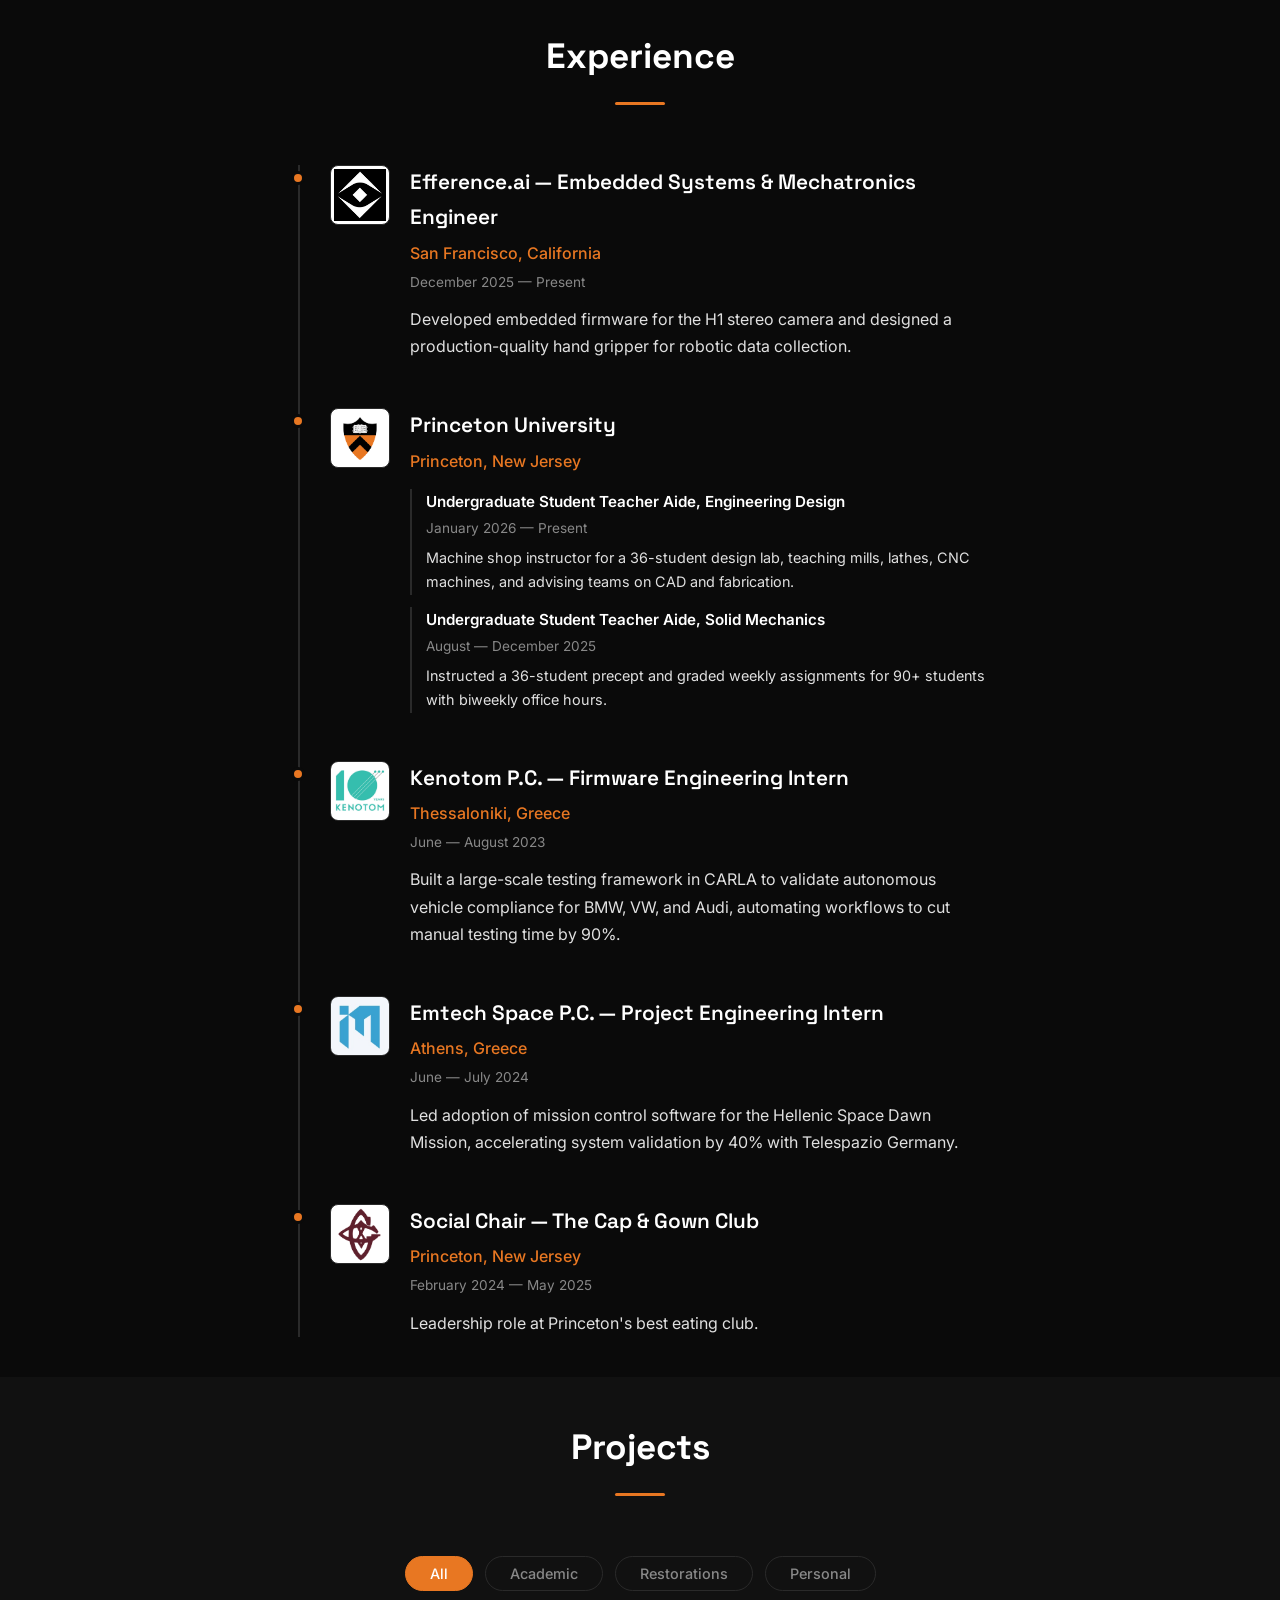
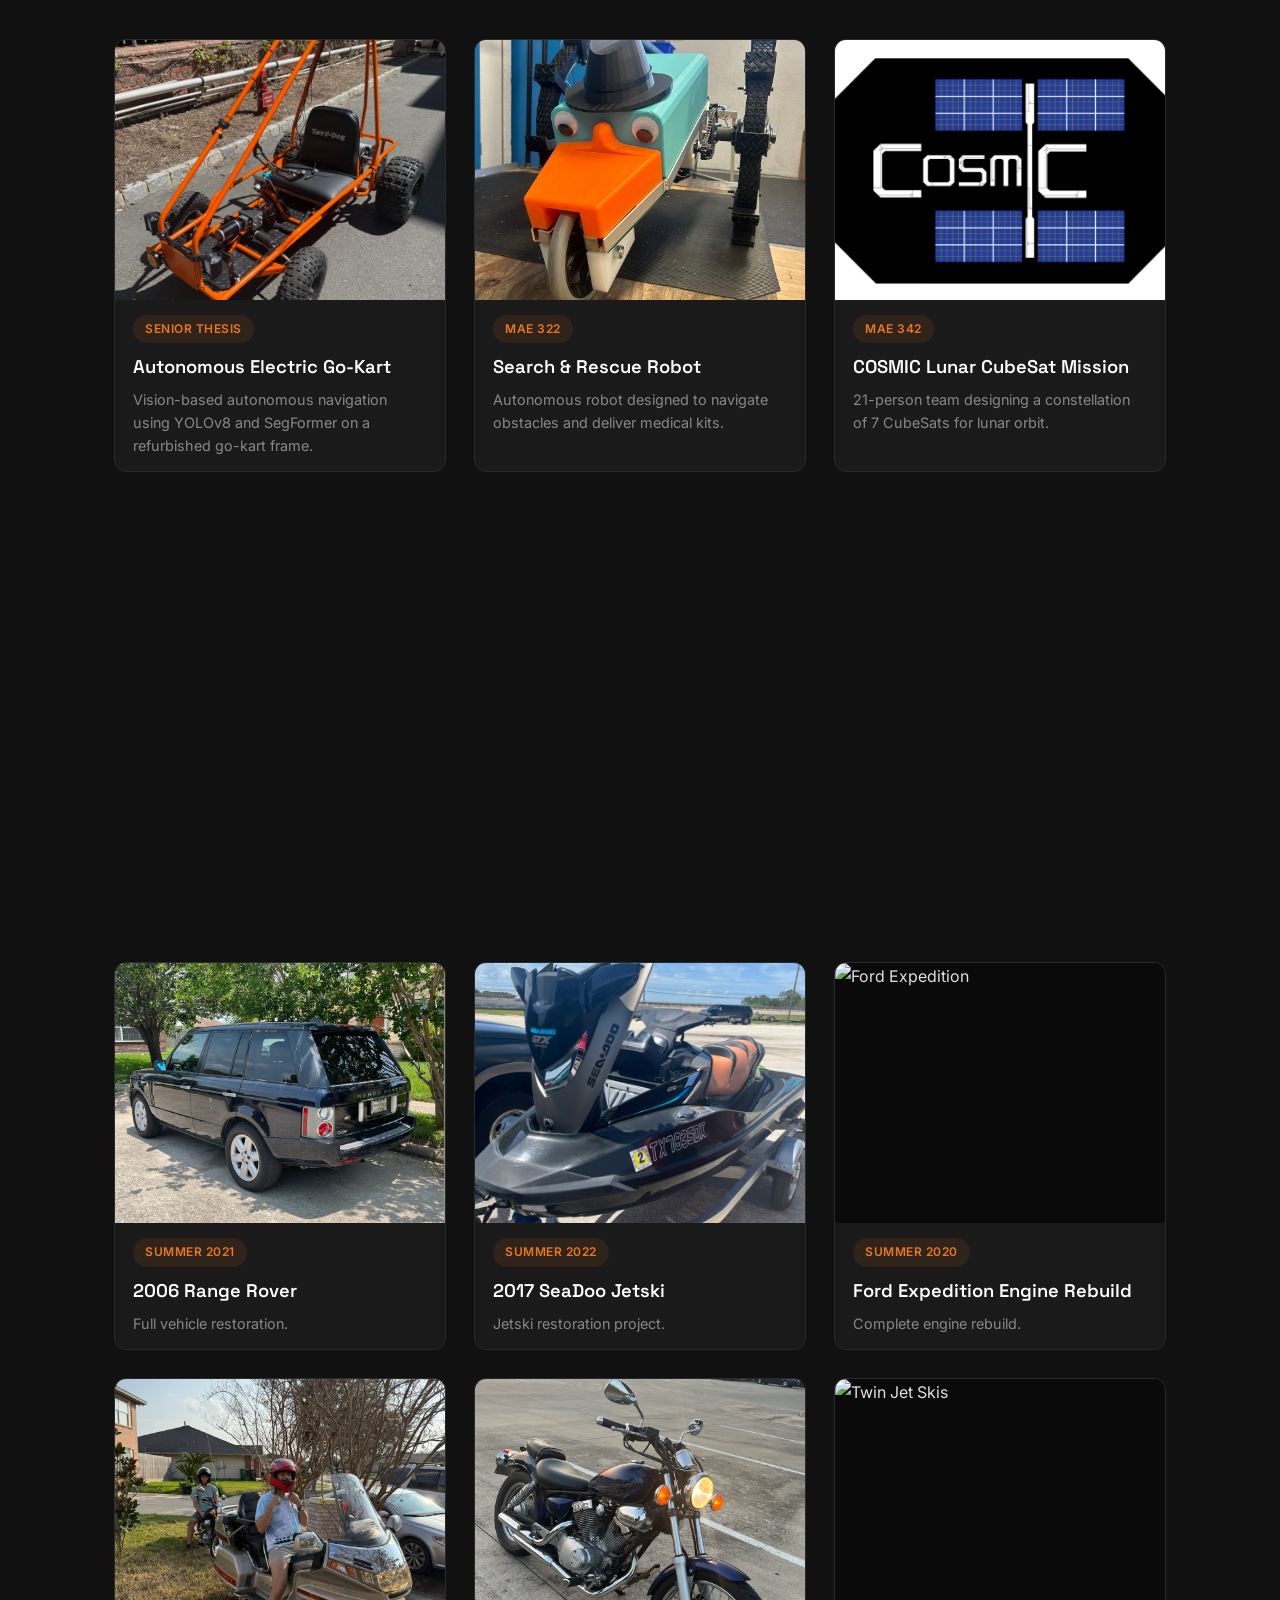
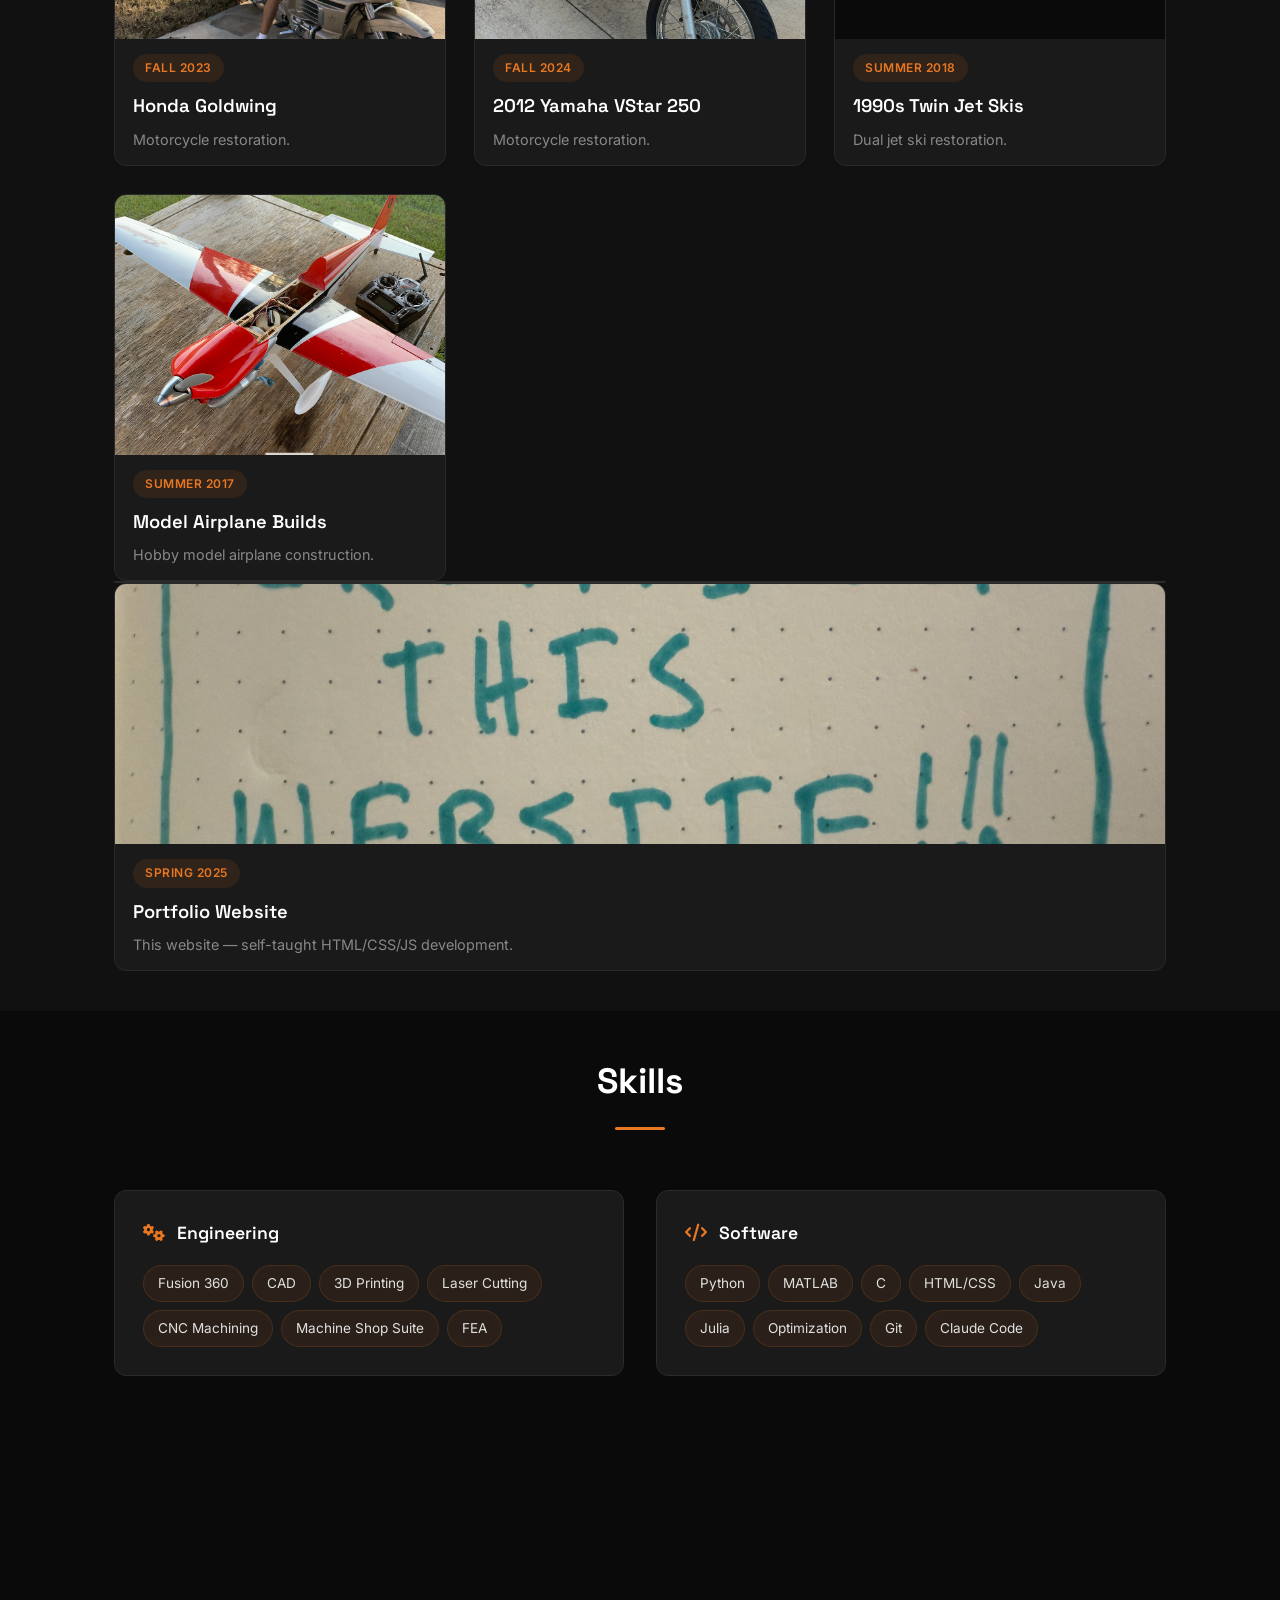
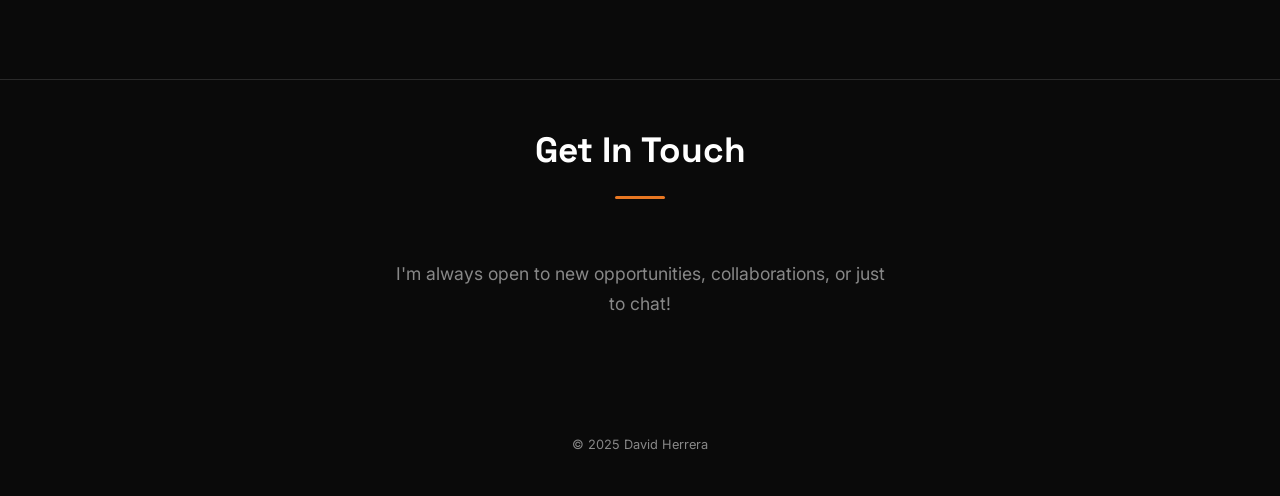
==== commit fc7aa32c: "Add COSMIC and Triumph project pages, update hero stats and resume link - Create cosmic.html for MAE" ====
--- a/index.html
+++ b/index.html
@@ -53,8 +53,8 @@
                             <span class="stat-label">Projects</span>
                         </div>
                         <div class="stat">
-                            <span class="stat-number">3</span>
-                            <span class="stat-label">Internships</span>
+                            <span class="stat-number">5+</span>
+                            <span class="stat-label">Experiences</span>
                         </div>
                         <div class="stat">
                             <span class="stat-number">2026</span>
@@ -64,7 +64,7 @@
                             <a href="https://www.linkedin.com/in/davidherrera1249/" target="_blank" rel="noopener noreferrer" class="btn btn-primary">
                                 <i class="fab fa-linkedin"></i> LinkedIn
                             </a>
-                            <a href="https://drive.google.com/file/d/1m2LnFPfeaQV8m_v2ExDLuGPkhnj58D12/view?usp=drive_link" target="_blank" rel="noopener noreferrer" class="btn btn-outline">
+                            <a href="https://drive.google.com/file/d/15BYez4OzqFb-qn5Db0mAD2D-MldVrR6n/view?usp=drive_link" target="_blank" rel="noopener noreferrer" class="btn btn-outline">
                                 <i class="fas fa-file-alt"></i> Resume
                             </a>
                         </div>
@@ -134,7 +134,7 @@
                         <img src="images/logos/efferencelogo.jpeg" alt="Efference" class="logo-padded">
                     </div>
                     <div class="timeline-content">
-                        <h3>Efference.ai — Embedded Systems Engineer</h3>
+                        <h3>Efference.ai — Embedded Systems &amp; Mechatronics Engineer</h3>
                         <p class="timeline-subtitle">San Francisco, California</p>
                         <p class="timeline-date">December 2025 — Present</p>
                         <p>Developed embedded firmware for the H1 stereo camera and designed a production-quality hand gripper for robotic data collection.</p>
@@ -244,7 +244,7 @@
                     </div>
                 </a>
 
-                <a href="#" class="project-card" data-category="academic">
+                <a href="cosmic.html" class="project-card" data-category="academic">
                     <div class="project-image">
                         <img src="images/projects/spacecover.png" alt="Lunar Satellite">
                     </div>
@@ -255,7 +255,7 @@
                     </div>
                 </a>
 
-                <a href="#" class="project-card" data-category="academic">
+                <a href="triumph.html" class="project-card" data-category="academic">
                     <div class="project-image">
                         <img src="images/projects/triumphcover.png" alt="Triumph Seminar">
                     </div>
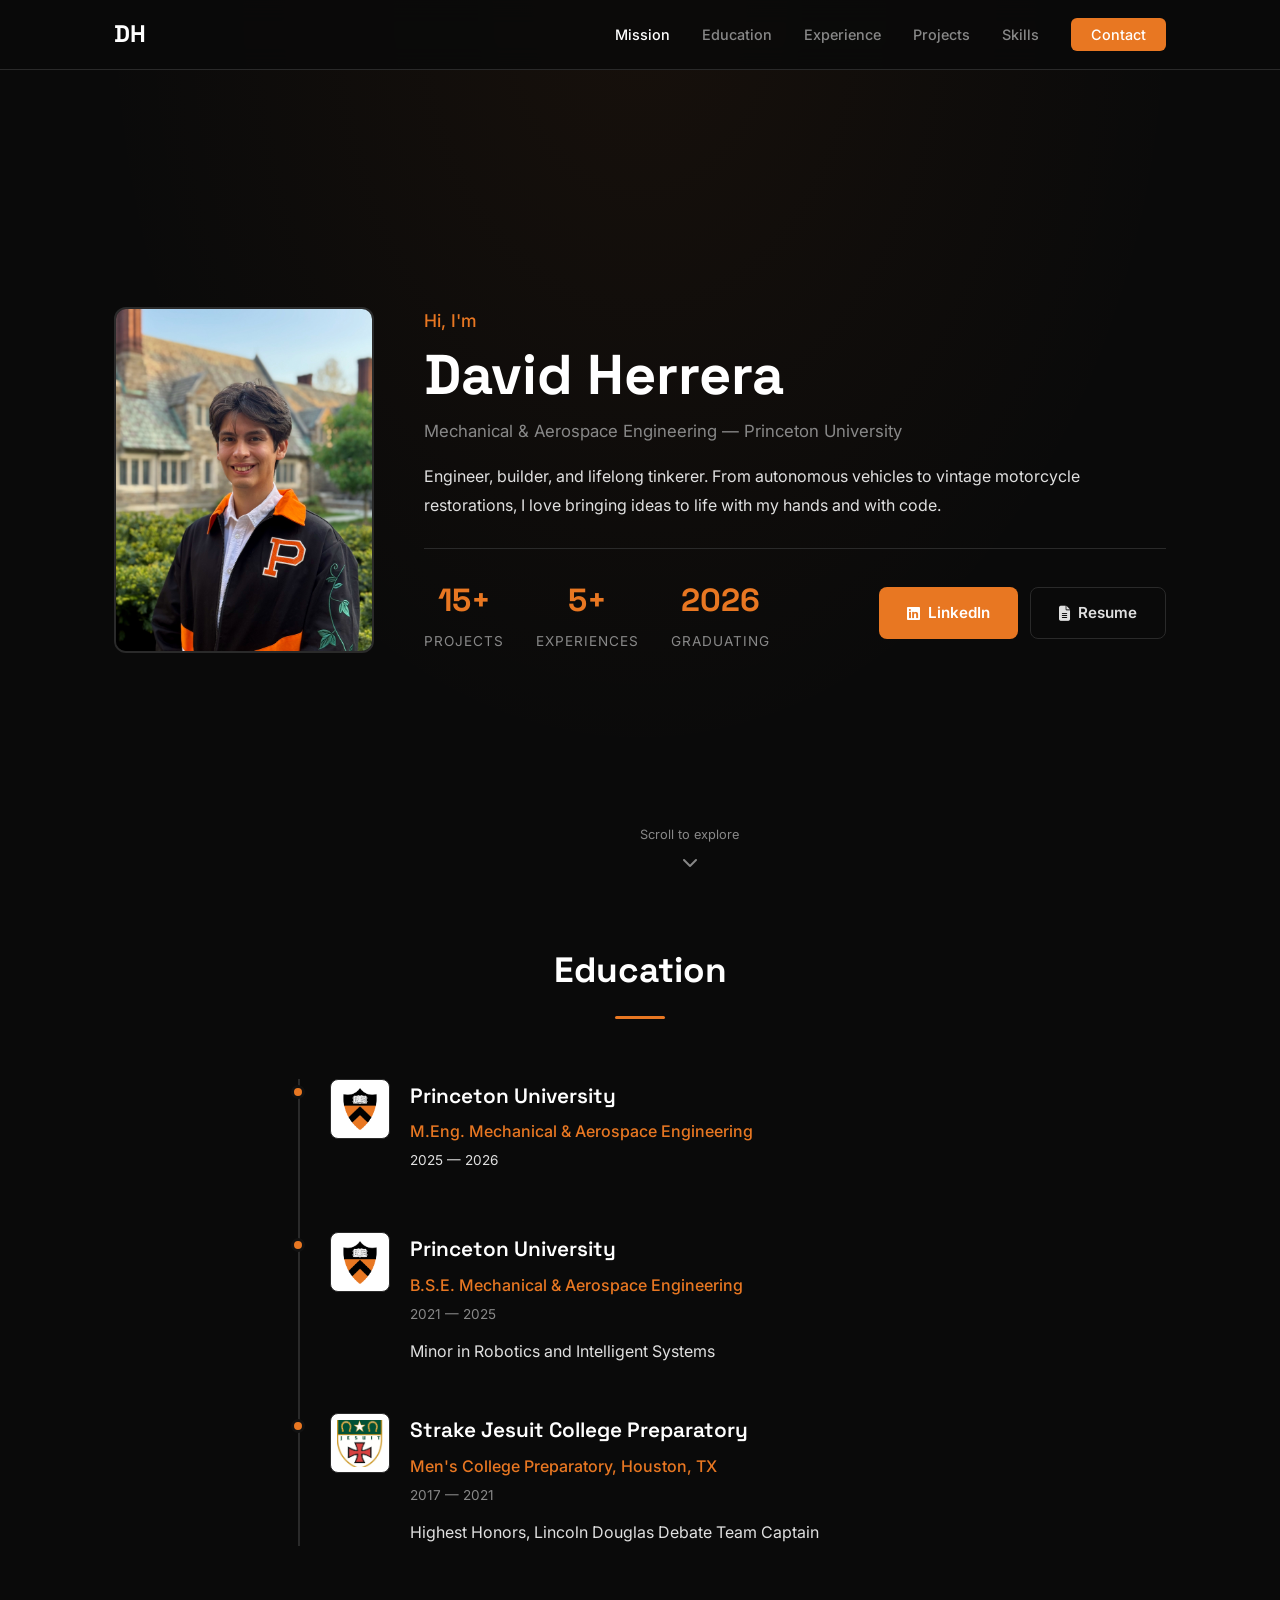
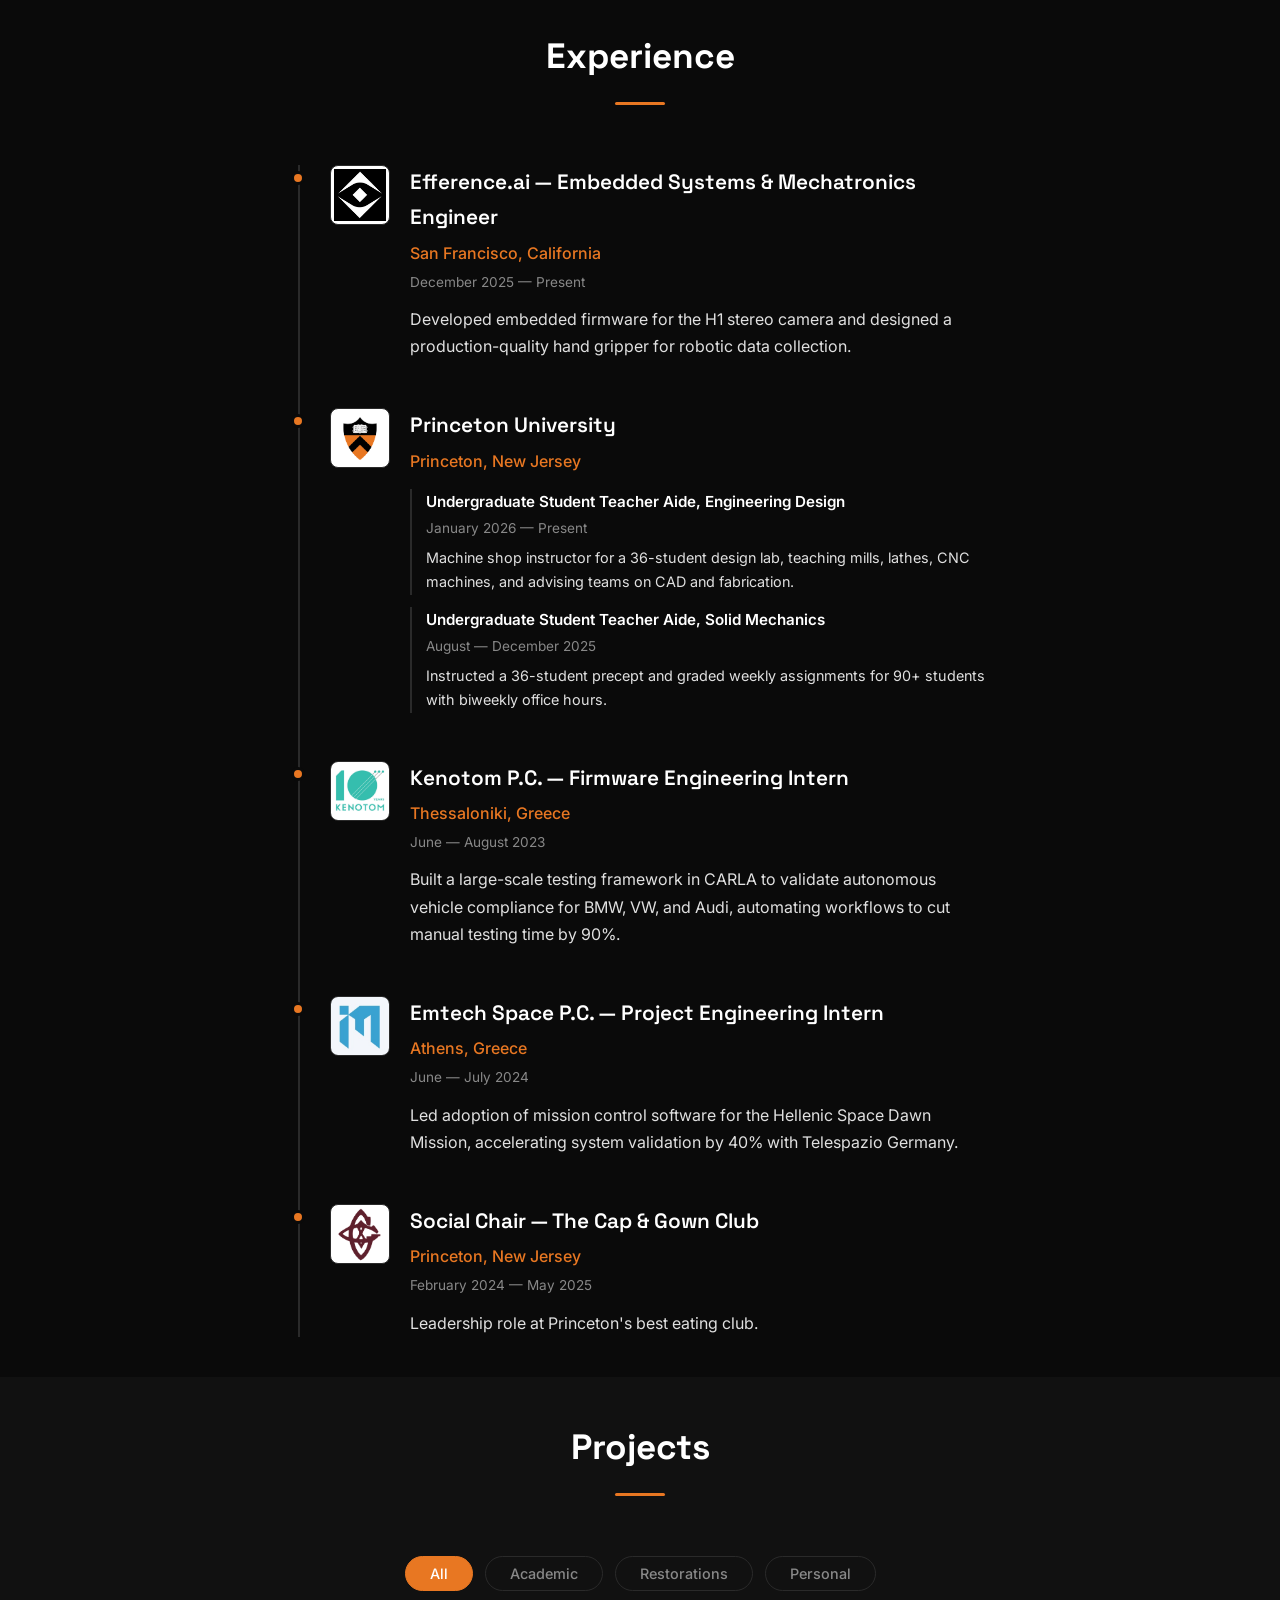
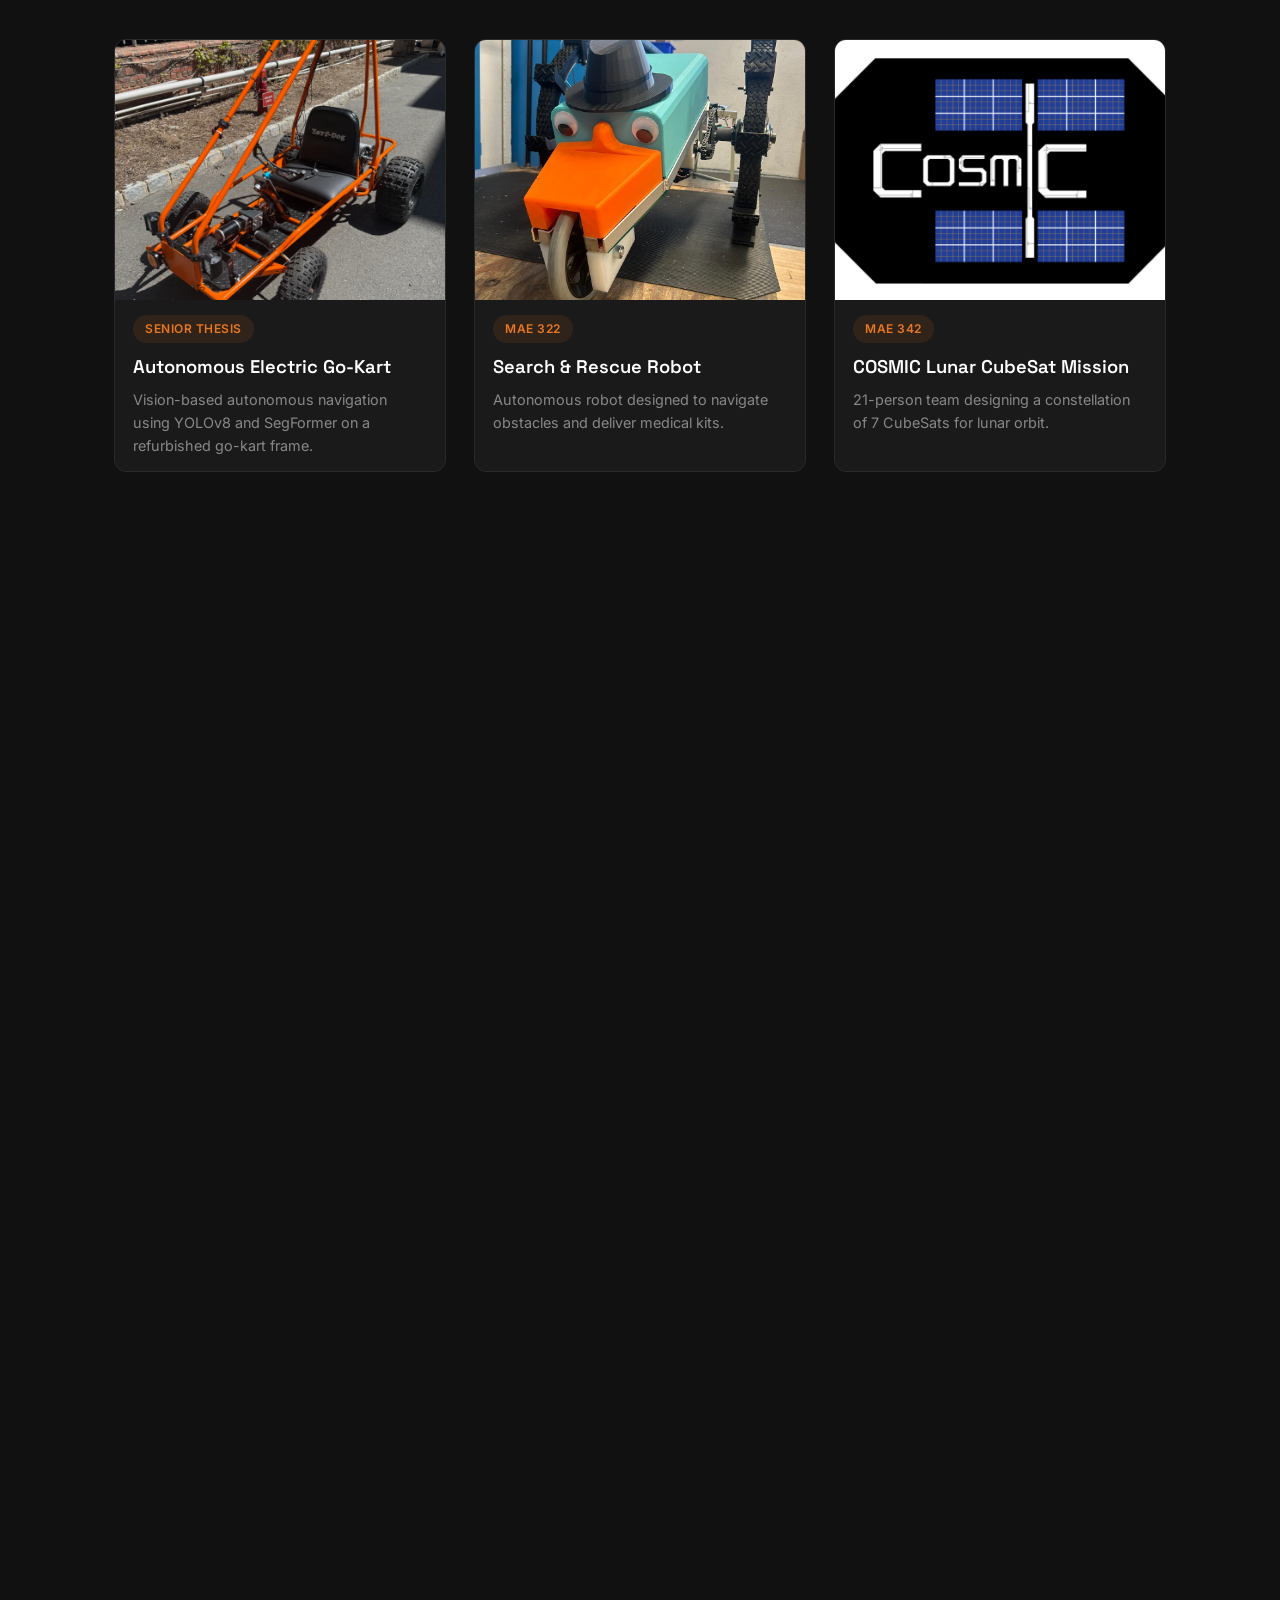
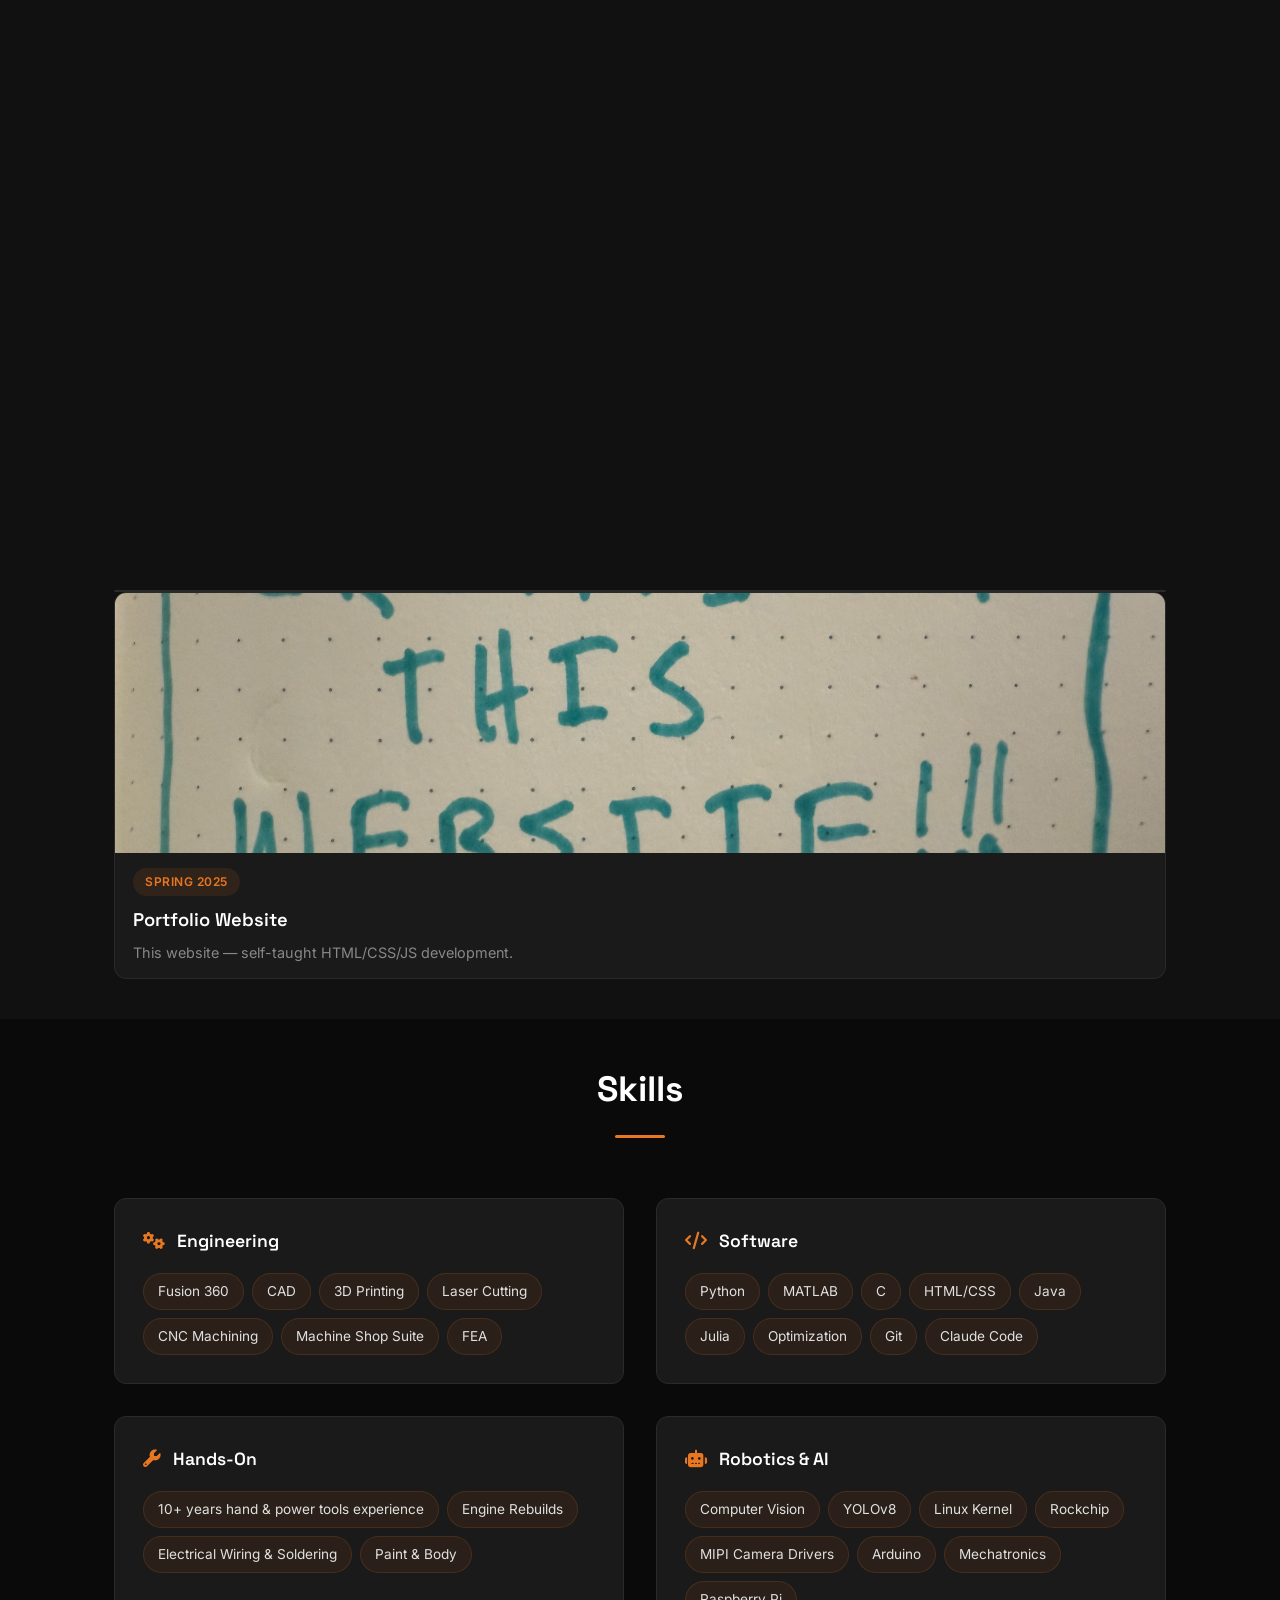
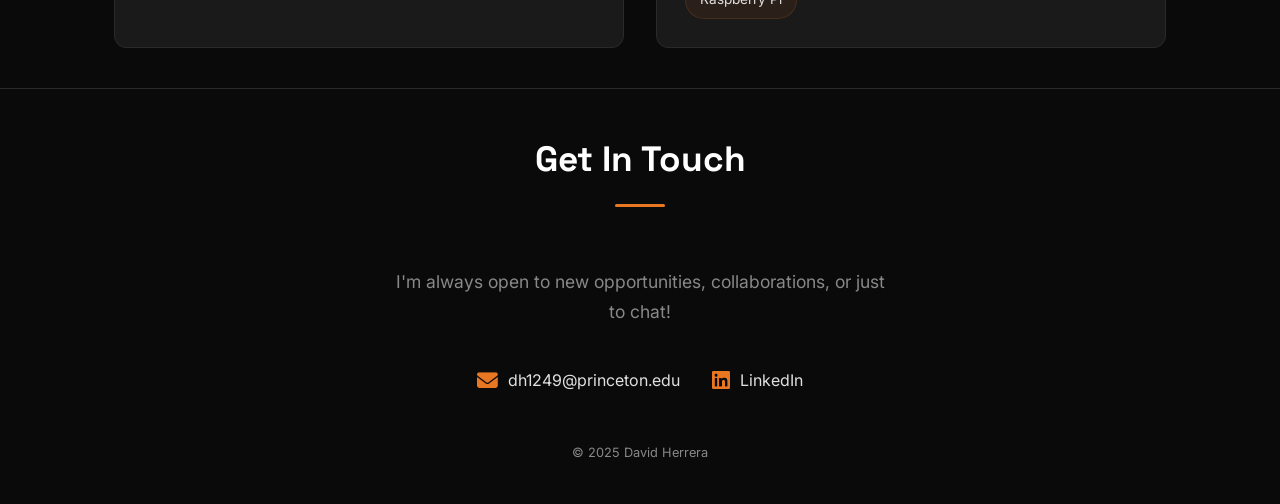
==== commit 077ab23b: "Add 2014 Mercedes GL450 Engine Overhaul project page - Full project page with overview, main issues," ====
--- a/index.html
+++ b/index.html
@@ -255,6 +255,17 @@
                     </div>
                 </a>
 
+                <a href="gl450.html" class="project-card" data-category="restoration">
+                    <div class="project-image">
+                        <img src="images/gl450pics/IMG_8942.jpg" alt="2014 Mercedes GL450">
+                    </div>
+                    <div class="project-info">
+                        <span class="project-tag">Summer 2025</span>
+                        <h3>2014 Mercedes GL450 Engine Overhaul</h3>
+                        <p>Complete engine overhaul and restoration of a luxury Mercedes-Benz SUV.</p>
+                    </div>
+                </a>
+
                 <a href="triumph.html" class="project-card" data-category="academic">
                     <div class="project-image">
                         <img src="images/projects/triumphcover.png" alt="Triumph Seminar">
--- a/css/style.css
+++ b/css/style.css
@@ -204,7 +204,7 @@
     min-height: 100vh;
     display: flex;
     align-items: center;
-    padding: calc(var(--nav-height) + 40px) 0 60px;
+    padding: calc(var(--nav-height) + 10px) 0 20px;
     position: relative;
     background: radial-gradient(ellipse at 50% 0%, rgba(232, 119, 34, 0.06) 0%, transparent 60%);
 }
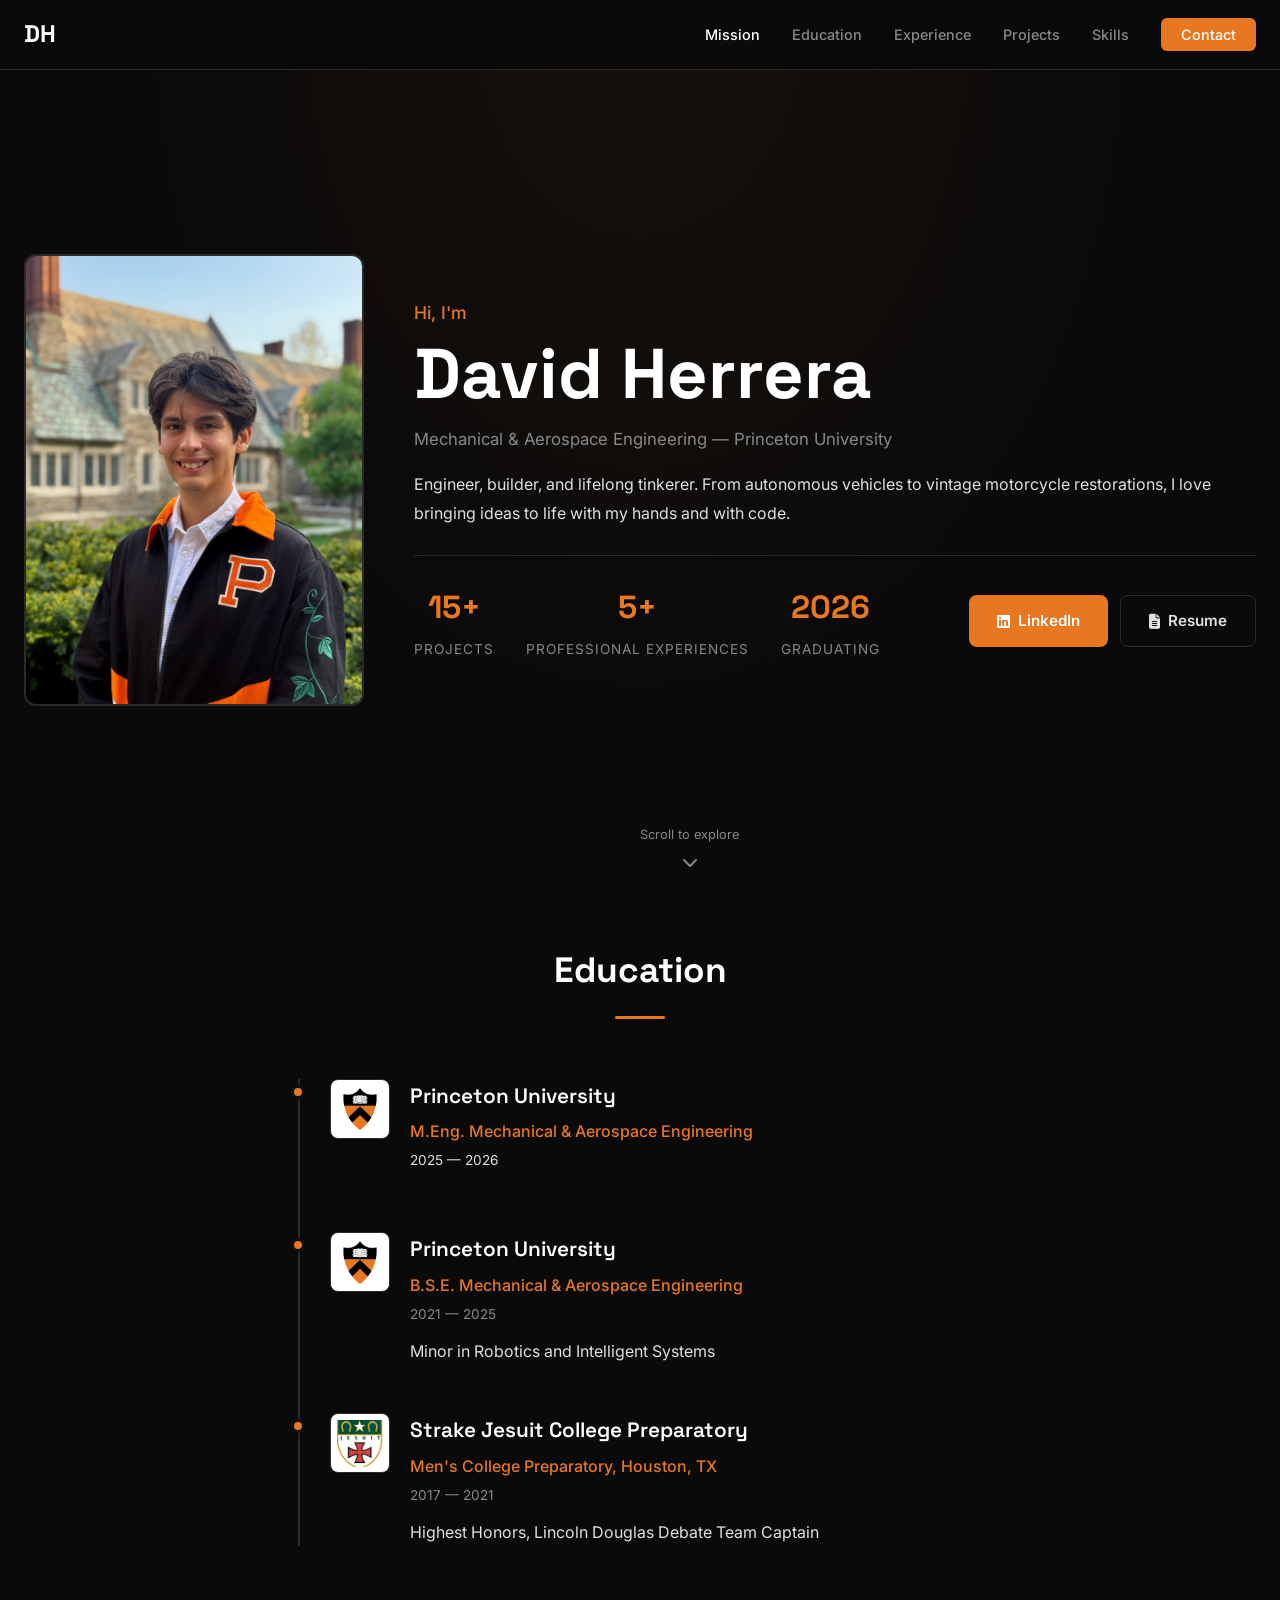
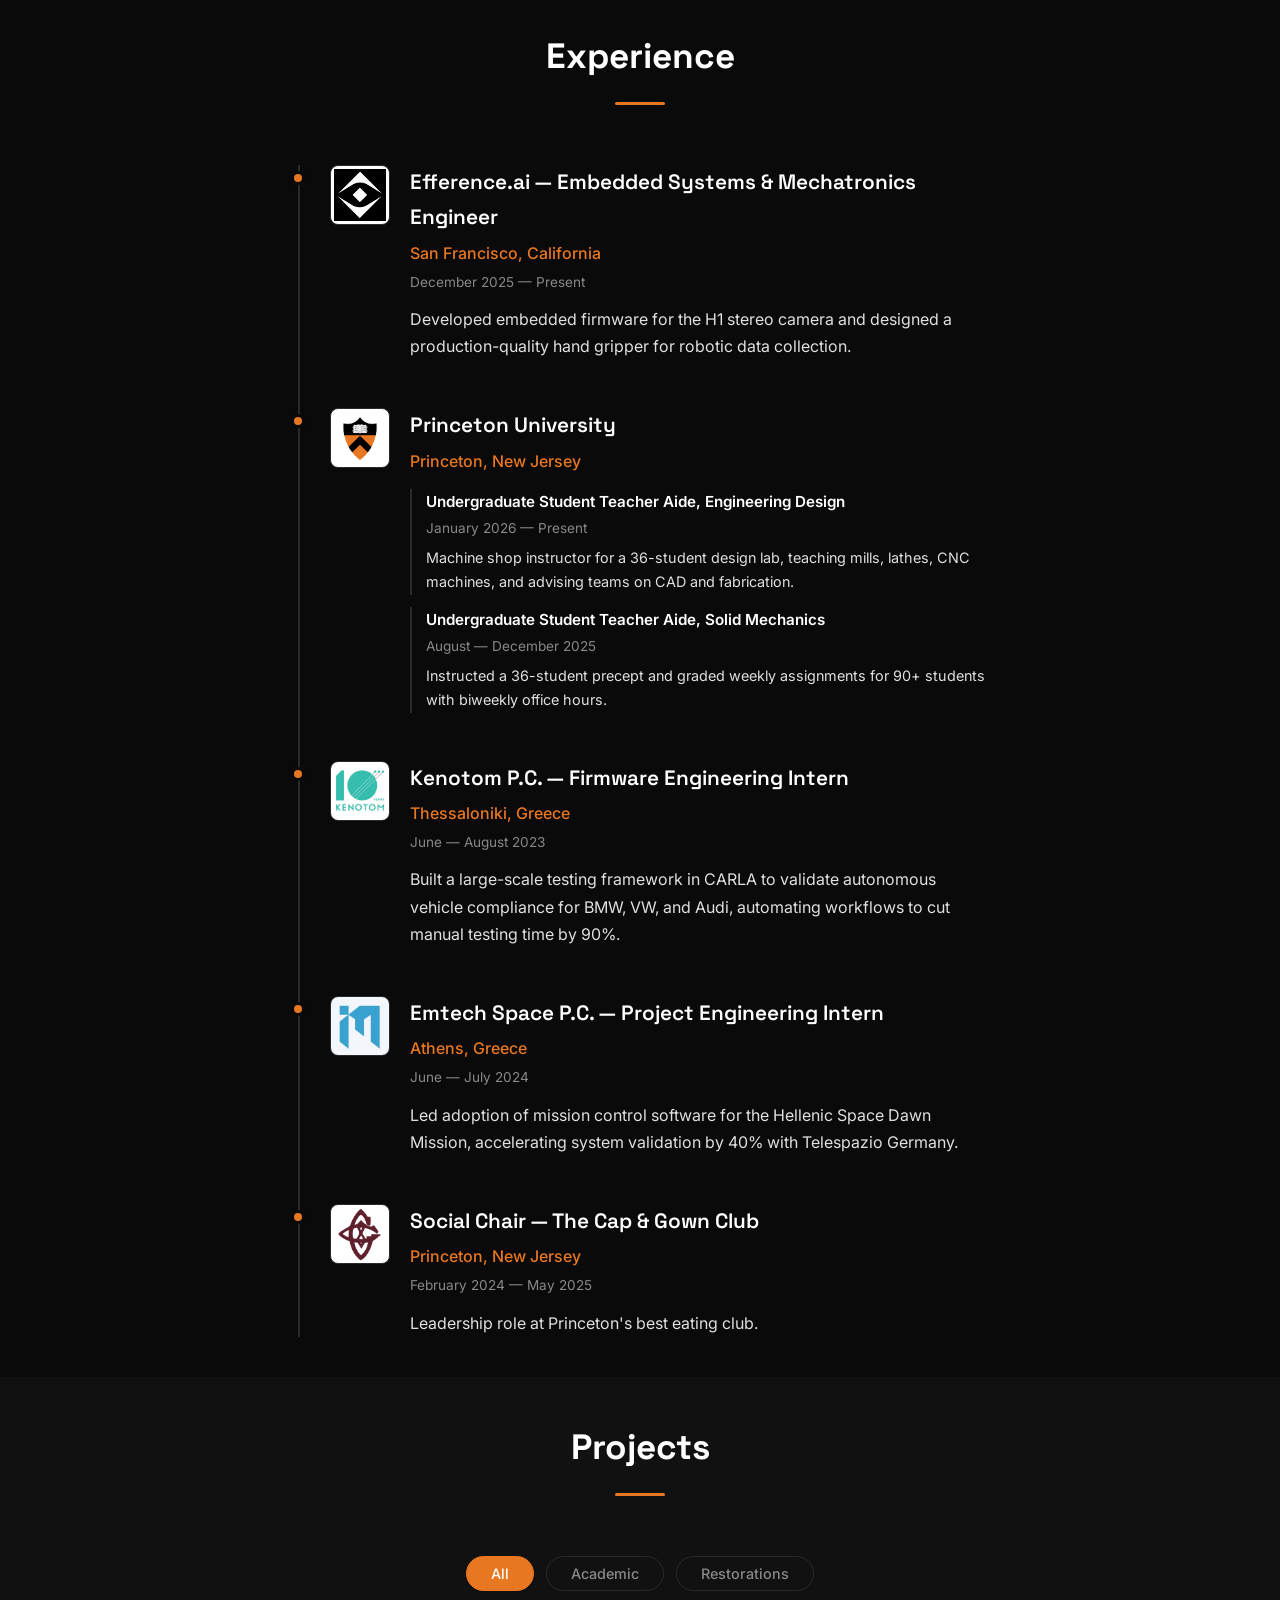
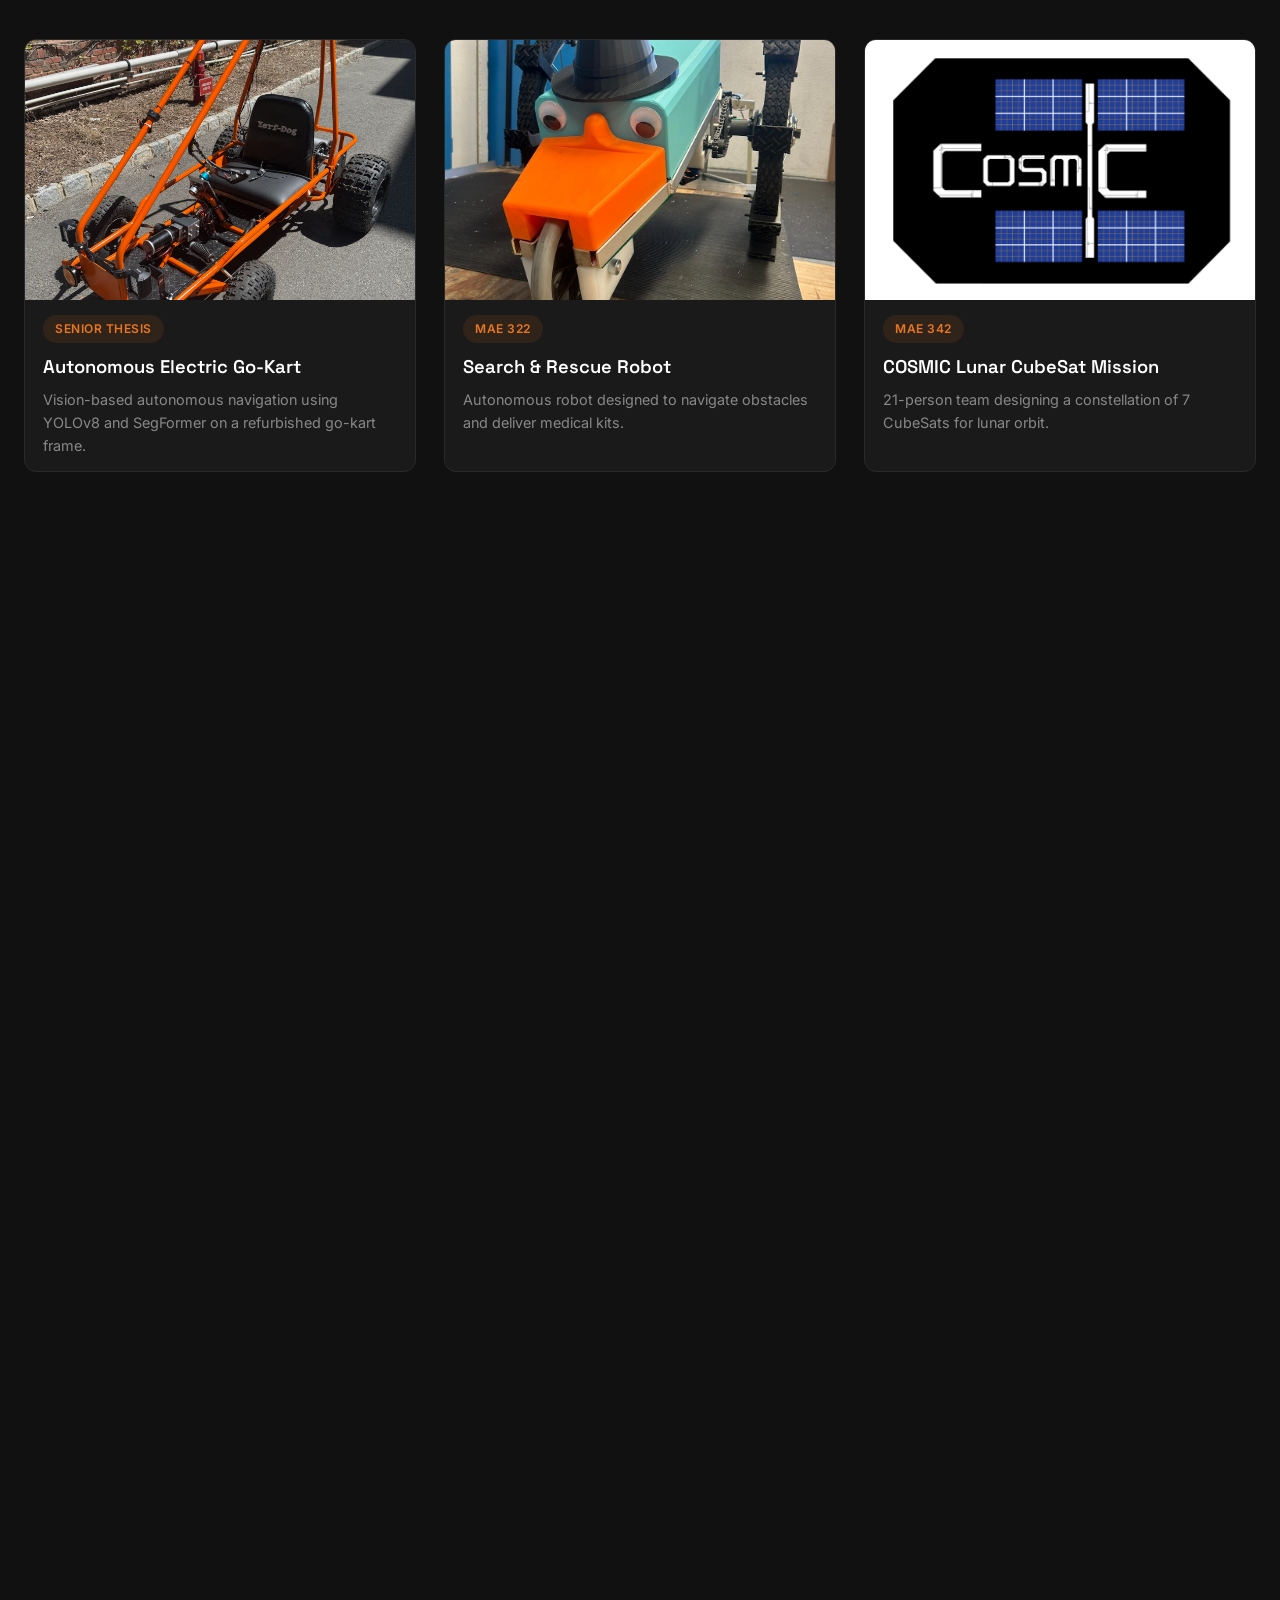
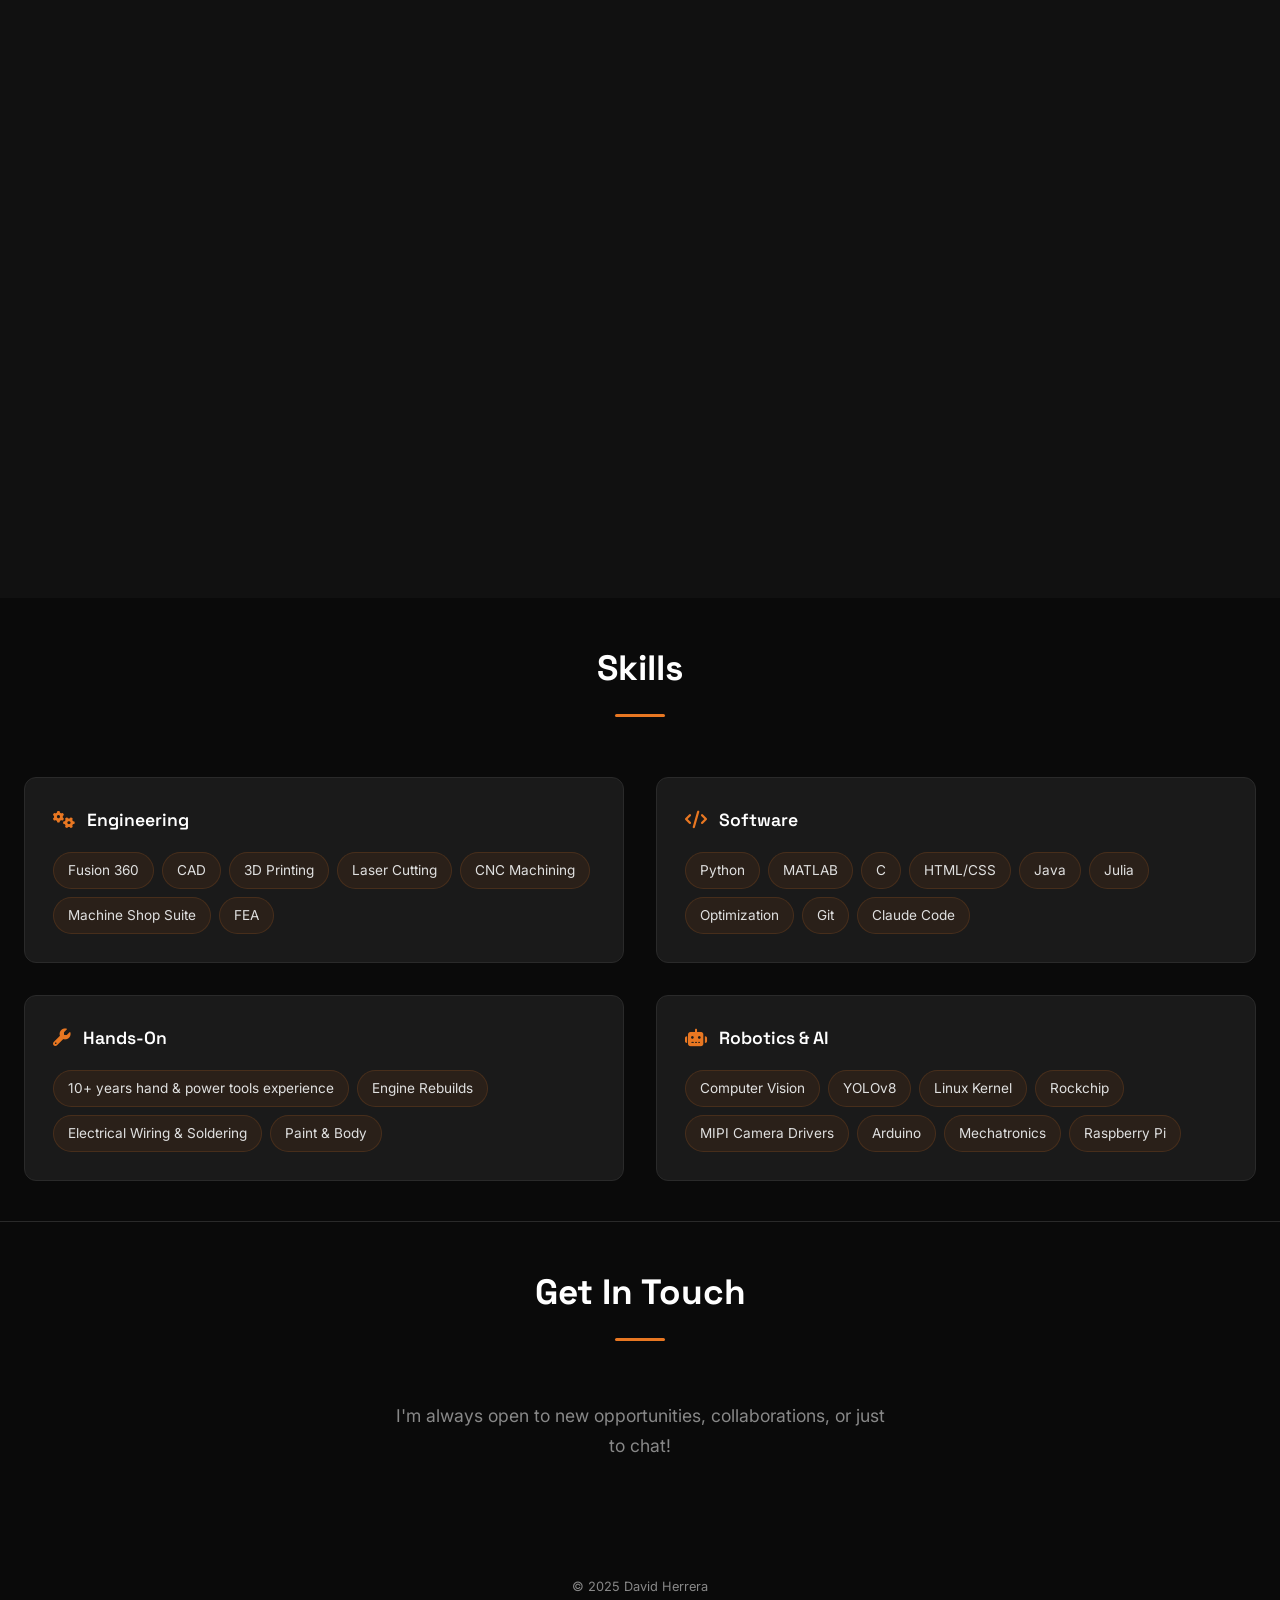
==== commit 8d7af8b9: "Add Lariat and Triumph project pages, update GL450 with third video - Port over 2014 Ford F-150 Lari" ====
--- a/index.html
+++ b/index.html
@@ -54,7 +54,7 @@
                         </div>
                         <div class="stat">
                             <span class="stat-number">5+</span>
-                            <span class="stat-label">Experiences</span>
+                            <span class="stat-label">Professional Experiences</span>
                         </div>
                         <div class="stat">
                             <span class="stat-number">2026</span>
@@ -215,7 +215,6 @@
                 <button class="filter-btn active" data-filter="all">All</button>
                 <button class="filter-btn" data-filter="academic">Academic</button>
                 <button class="filter-btn" data-filter="restoration">Restorations</button>
-                <button class="filter-btn" data-filter="personal">Personal</button>
             </div>
 
             <!-- Project Grid -->
@@ -278,14 +277,14 @@
                 </a>
 
                 <!-- Restoration Projects -->
-                <a href="#" class="project-card" data-category="restoration">
+                <a href="lariat.html" class="project-card" data-category="restoration">
                     <div class="project-image">
                         <img src="images/projects/lariatcover.png" alt="F150 Lariat">
                     </div>
                     <div class="project-info">
                         <span class="project-tag">Summer 2025</span>
                         <h3>2014 Ford F-150 Lariat</h3>
-                        <p>Engine swap and full restoration.</p>
+                        <p>Complete engine swap and mechanical restoration of a modern Ford pickup.</p>
                     </div>
                 </a>
 
@@ -366,28 +365,6 @@
                     </div>
                 </a>
 
-                <!-- Personal Projects -->
-                <a href="#" class="project-card" data-category="personal">
-                    <div class="project-image">
-                        <img src="images/projects/airplanecover.png" alt="Model Airplanes">
-                    </div>
-                    <div class="project-info">
-                        <span class="project-tag">Summer 2017</span>
-                        <h3>Model Airplane Builds</h3>
-                        <p>Hobby model airplane construction.</p>
-                    </div>
-                </div>
-
-                <a href="#" class="project-card" data-category="personal">
-                    <div class="project-image">
-                        <img src="images/projects/webcreation.png" alt="Portfolio Website">
-                    </div>
-                    <div class="project-info">
-                        <span class="project-tag">Spring 2025</span>
-                        <h3>Portfolio Website</h3>
-                        <p>This website — self-taught HTML/CSS/JS development.</p>
-                    </div>
-                </a>
 
             </div>
         </div>
--- a/css/style.css
+++ b/css/style.css
@@ -21,7 +21,7 @@
     --color-border: #2a2a2a;
     --font-heading: 'Space Grotesk', sans-serif;
     --font-body: 'Inter', sans-serif;
-    --max-width: 1100px;
+    --max-width: 1600px;
     --nav-height: 70px;
 }
 
@@ -211,7 +211,7 @@
 
 .hero-split {
     display: grid;
-    grid-template-columns: 260px 1fr;
+    grid-template-columns: 340px 1fr;
     gap: 50px;
     align-items: center;
 }
@@ -237,7 +237,7 @@
 
 .hero-name {
     font-family: var(--font-heading);
-    font-size: clamp(2.4rem, 5vw, 3.5rem);
+    font-size: clamp(2.8rem, 5.5vw, 4.5rem);
     font-weight: 700;
     color: var(--color-white);
     line-height: 1.1;
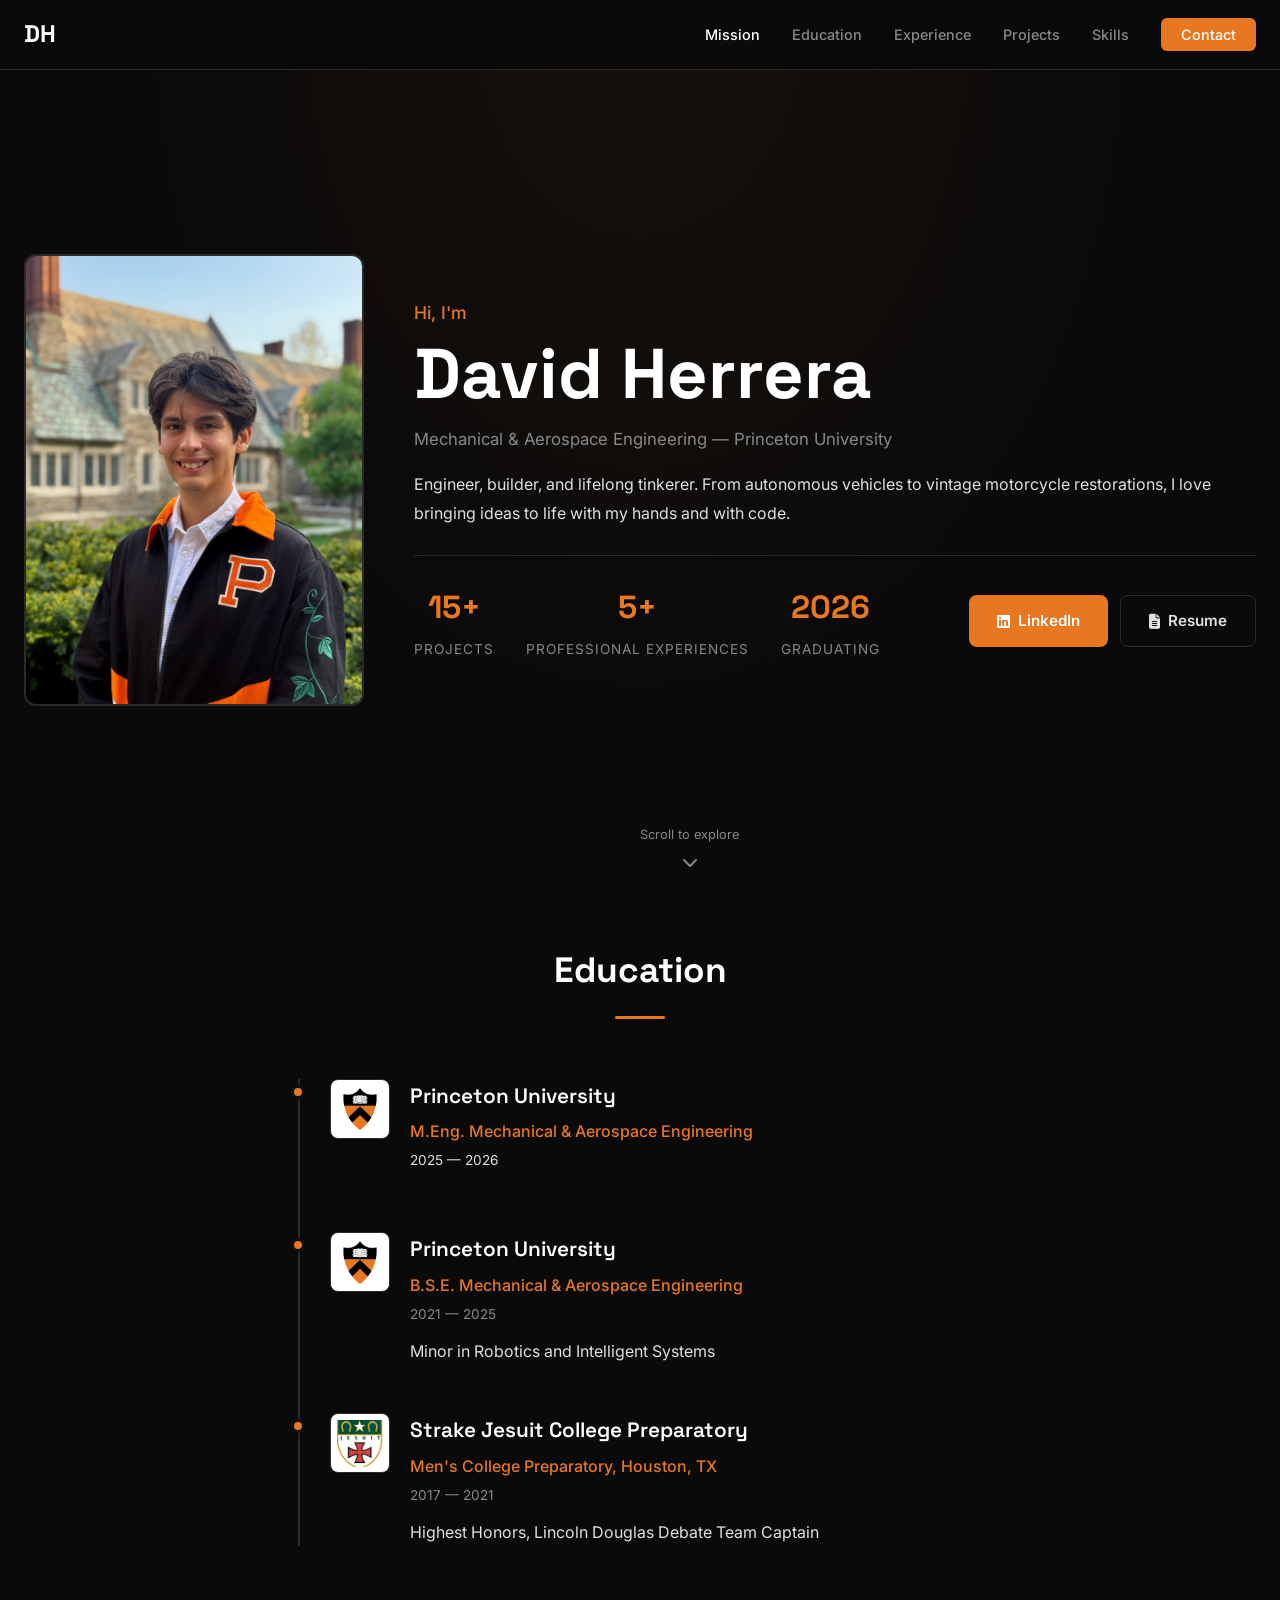
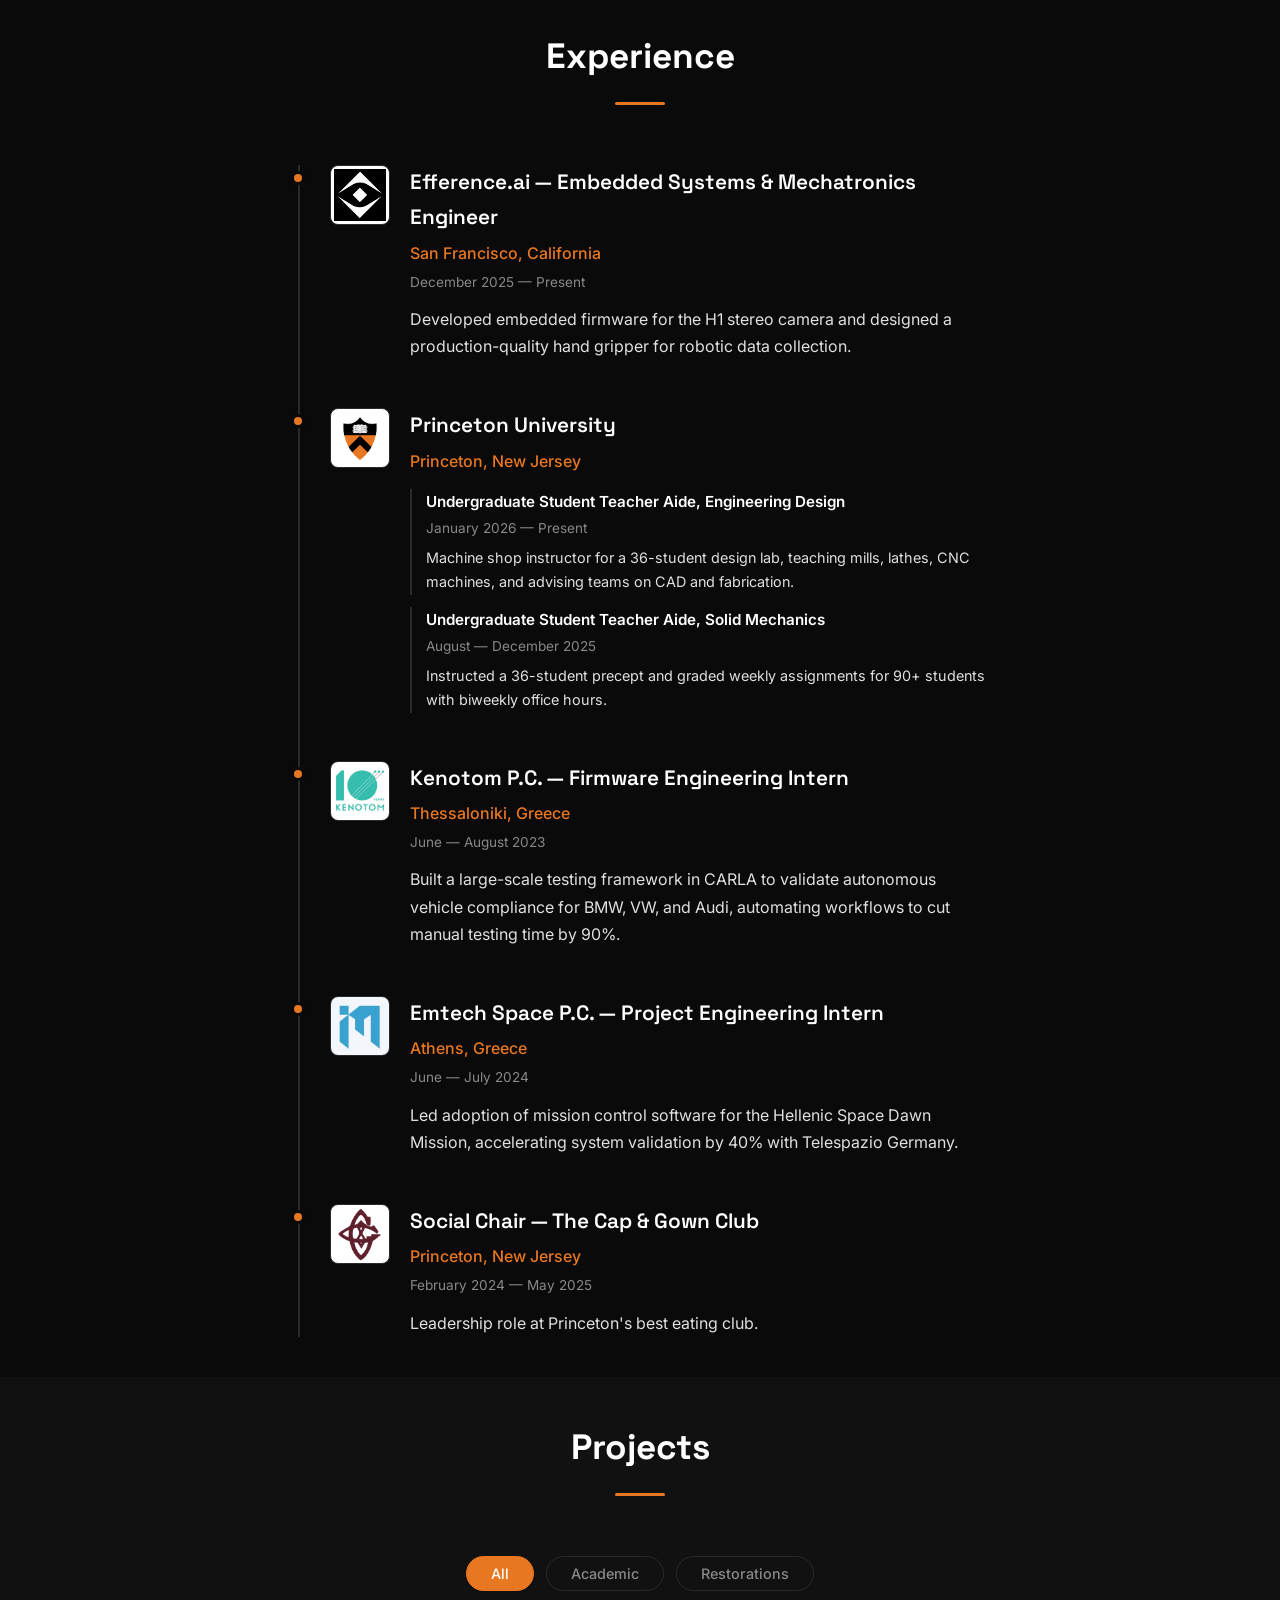
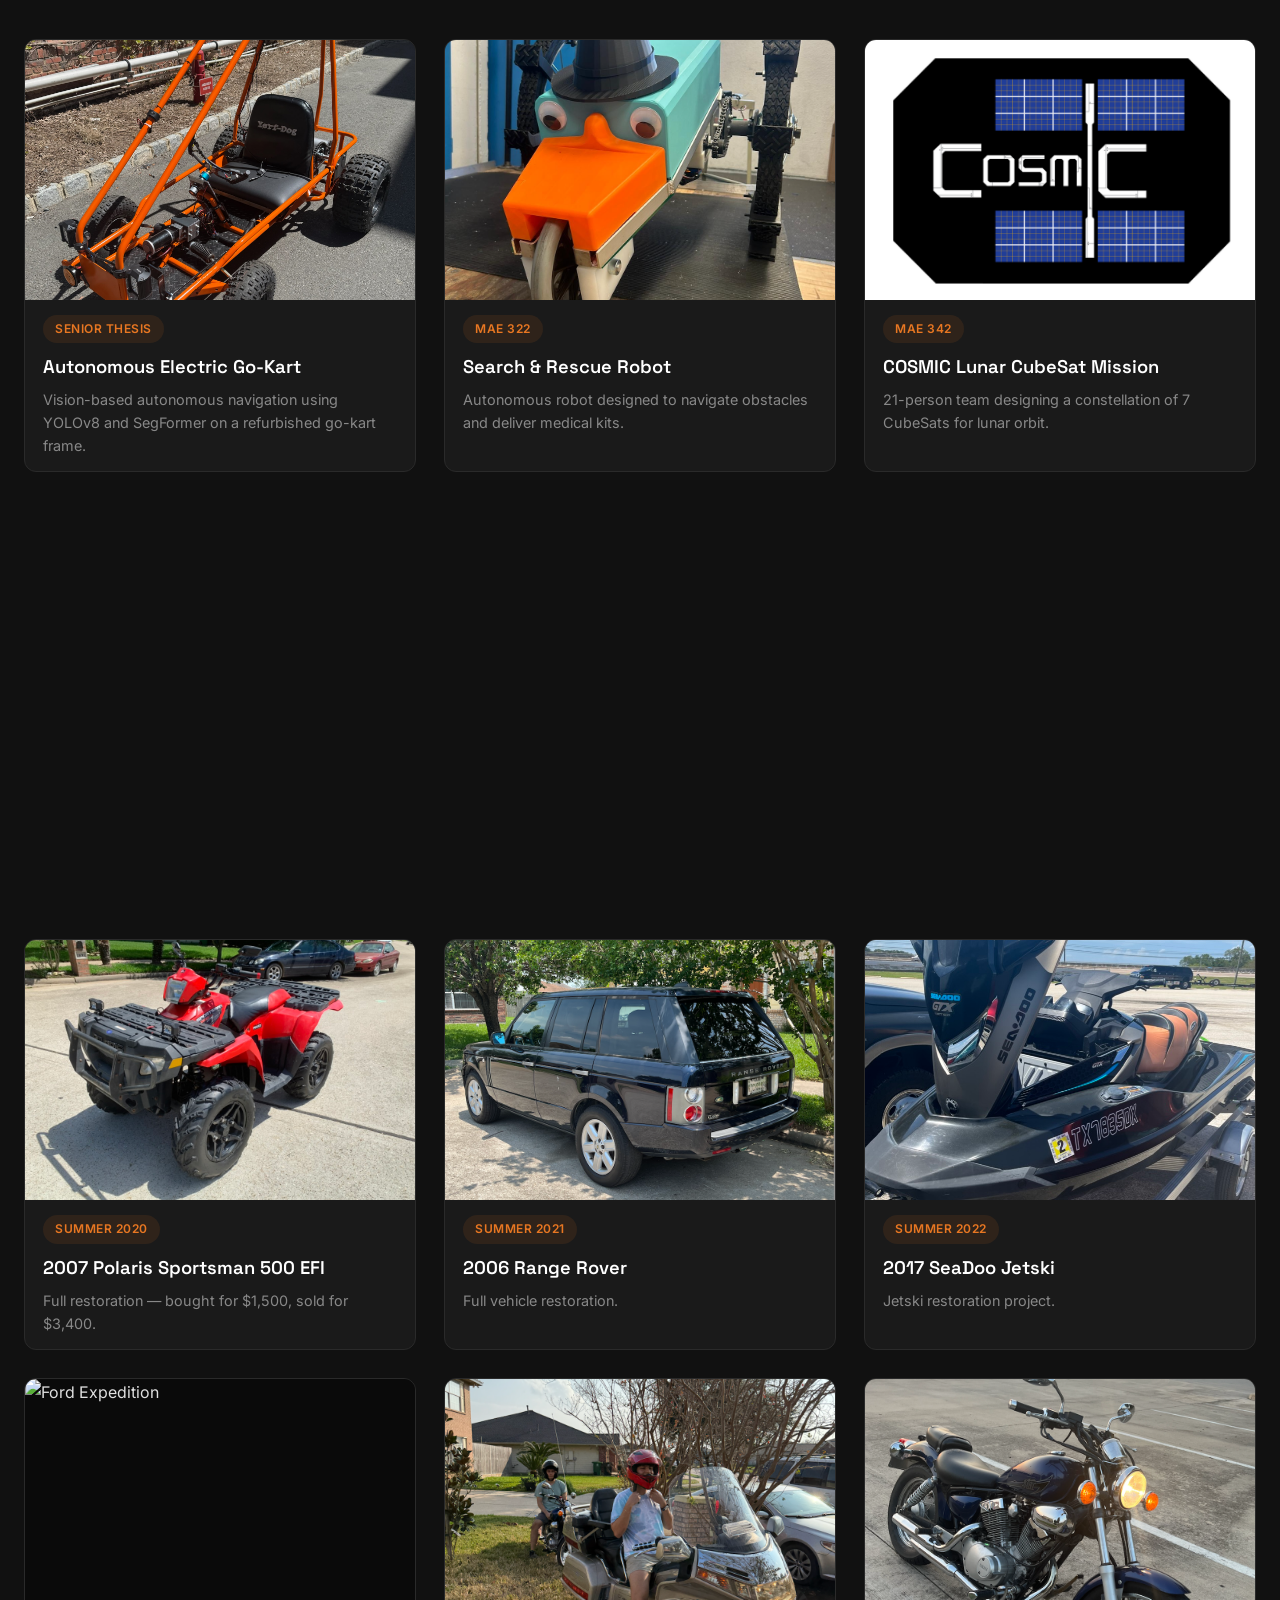
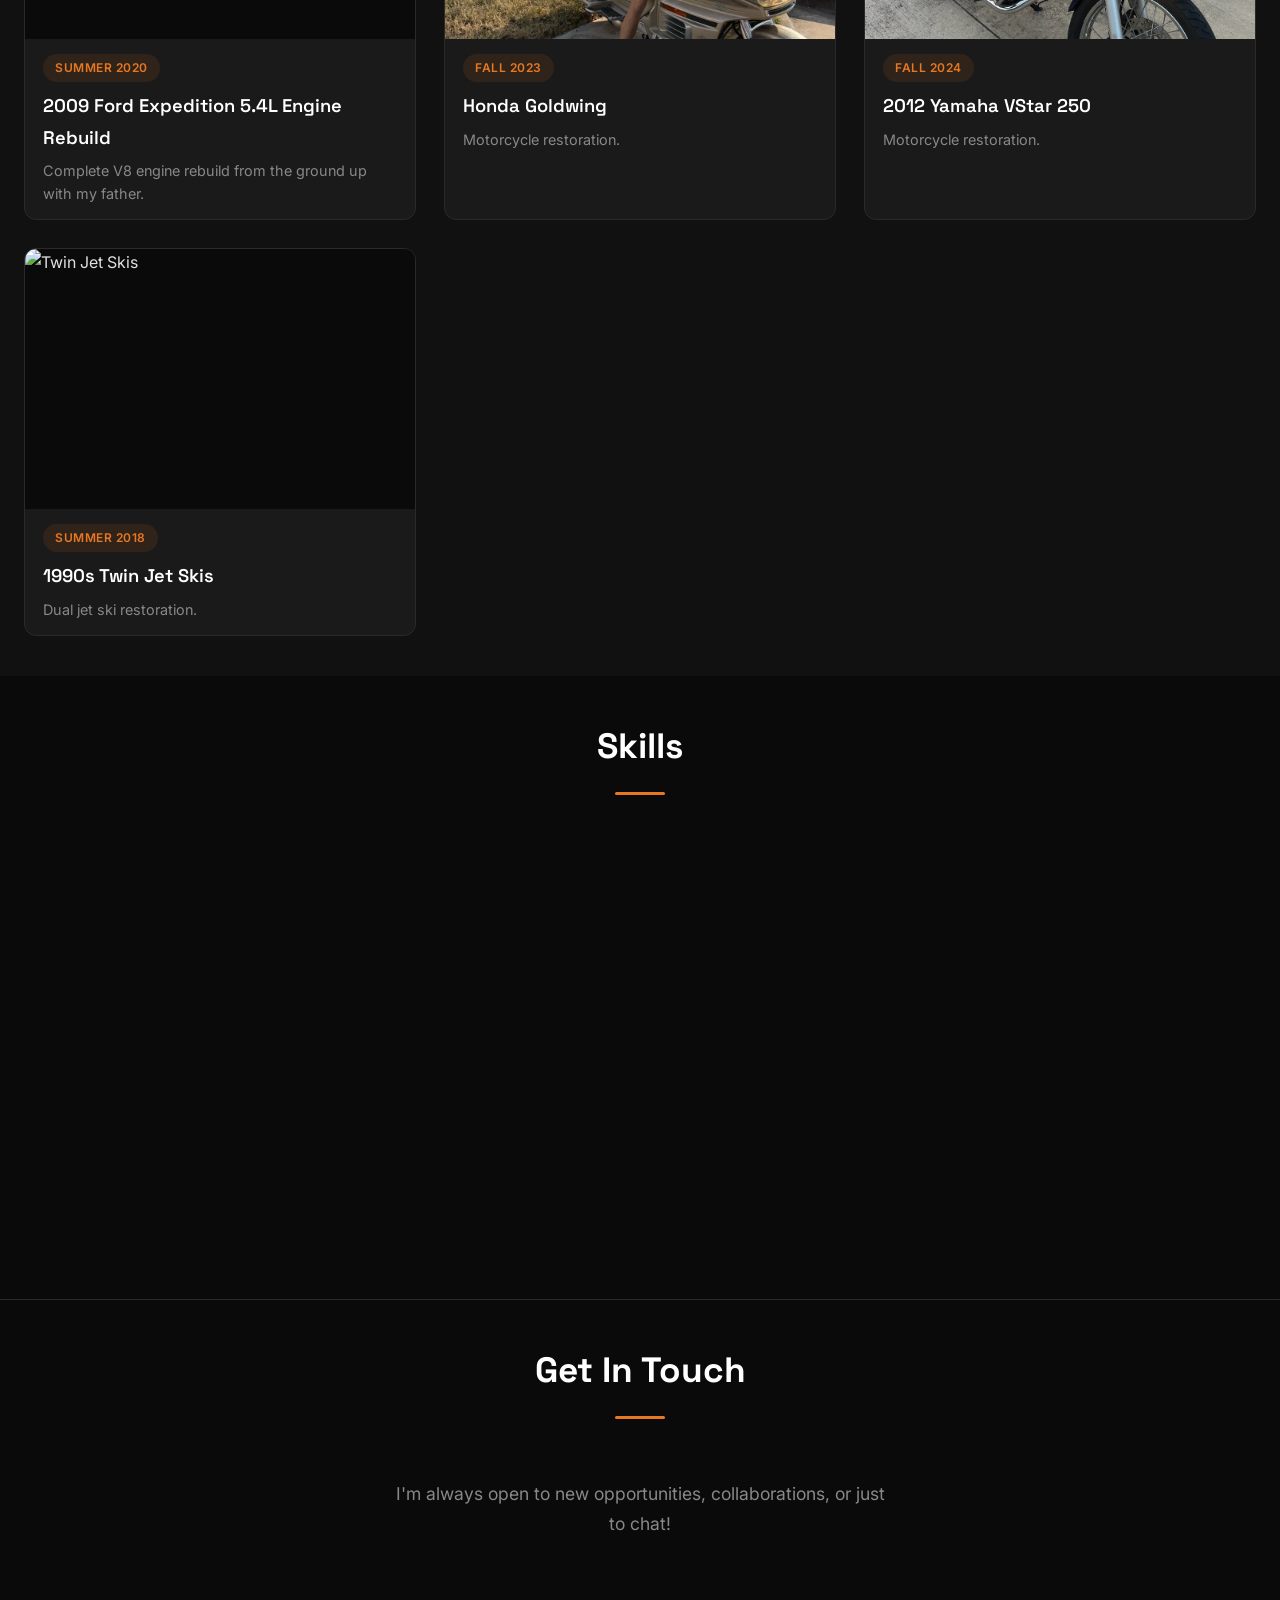
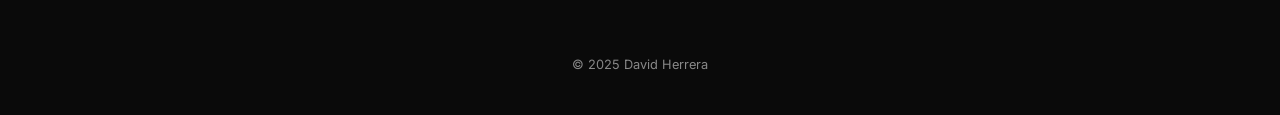
==== commit 949b33d9: "Add ATV and Ford Expedition project pages with photo galleries Co-Authored-By: Claude Opus 4.6 (1M c" ====
--- a/index.html
+++ b/index.html
@@ -288,14 +288,14 @@
                     </div>
                 </a>
 
-                <a href="#" class="project-card" data-category="restoration">
+                <a href="atv.html" class="project-card" data-category="restoration">
                     <div class="project-image">
                         <img src="images/projects/polariscover.jpeg" alt="Polaris ATV">
                     </div>
                     <div class="project-info">
                         <span class="project-tag">Summer 2020</span>
-                        <h3>2007 Polaris ATV</h3>
-                        <p>Full ATV restoration from the ground up.</p>
+                        <h3>2007 Polaris Sportsman 500 EFI</h3>
+                        <p>Full restoration — bought for $1,500, sold for $3,400.</p>
                     </div>
                 </a>
 
@@ -321,14 +321,14 @@
                     </div>
                 </a>
 
-                <a href="#" class="project-card" data-category="restoration">
+                <a href="ford.html" class="project-card" data-category="restoration">
                     <div class="project-image">
                         <img src="images/projects/fordcover.png" alt="Ford Expedition">
                     </div>
                     <div class="project-info">
                         <span class="project-tag">Summer 2020</span>
-                        <h3>Ford Expedition Engine Rebuild</h3>
-                        <p>Complete engine rebuild.</p>
+                        <h3>2009 Ford Expedition 5.4L Engine Rebuild</h3>
+                        <p>Complete V8 engine rebuild from the ground up with my father.</p>
                     </div>
                 </a>
 
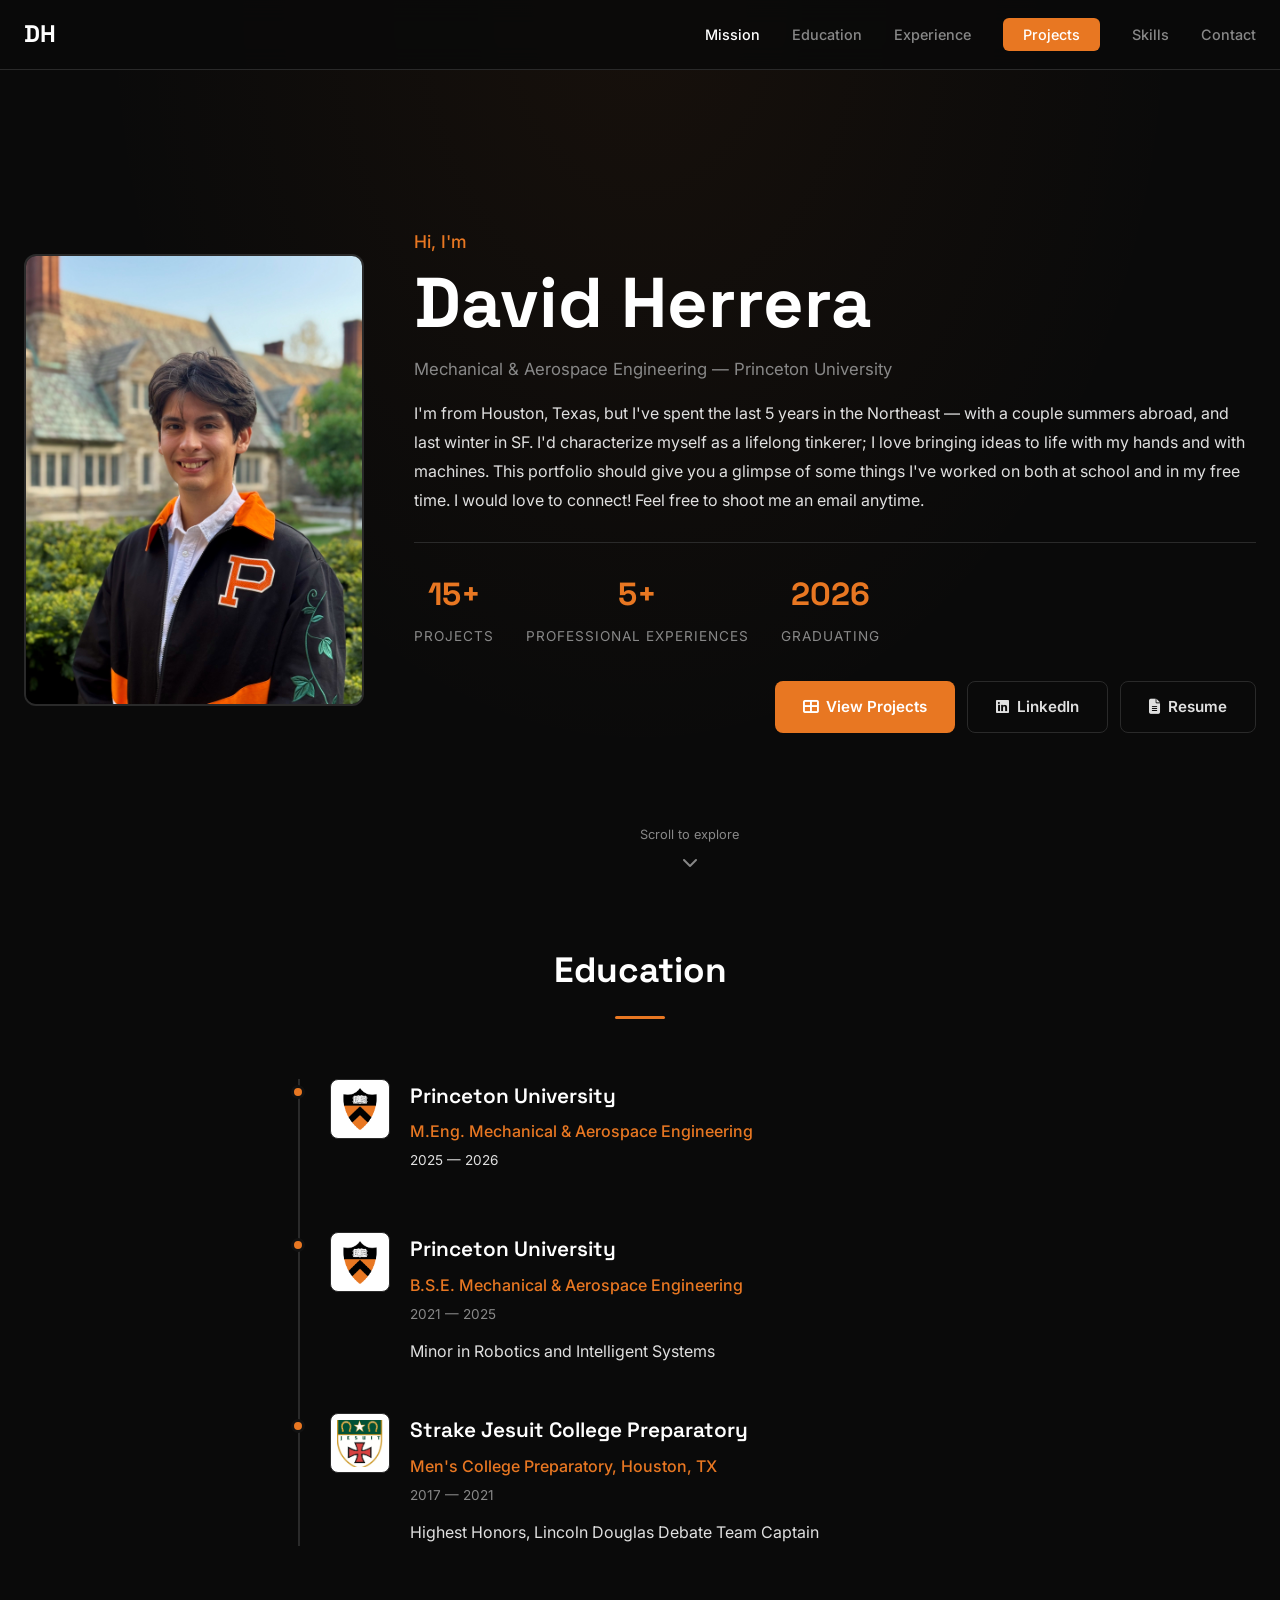
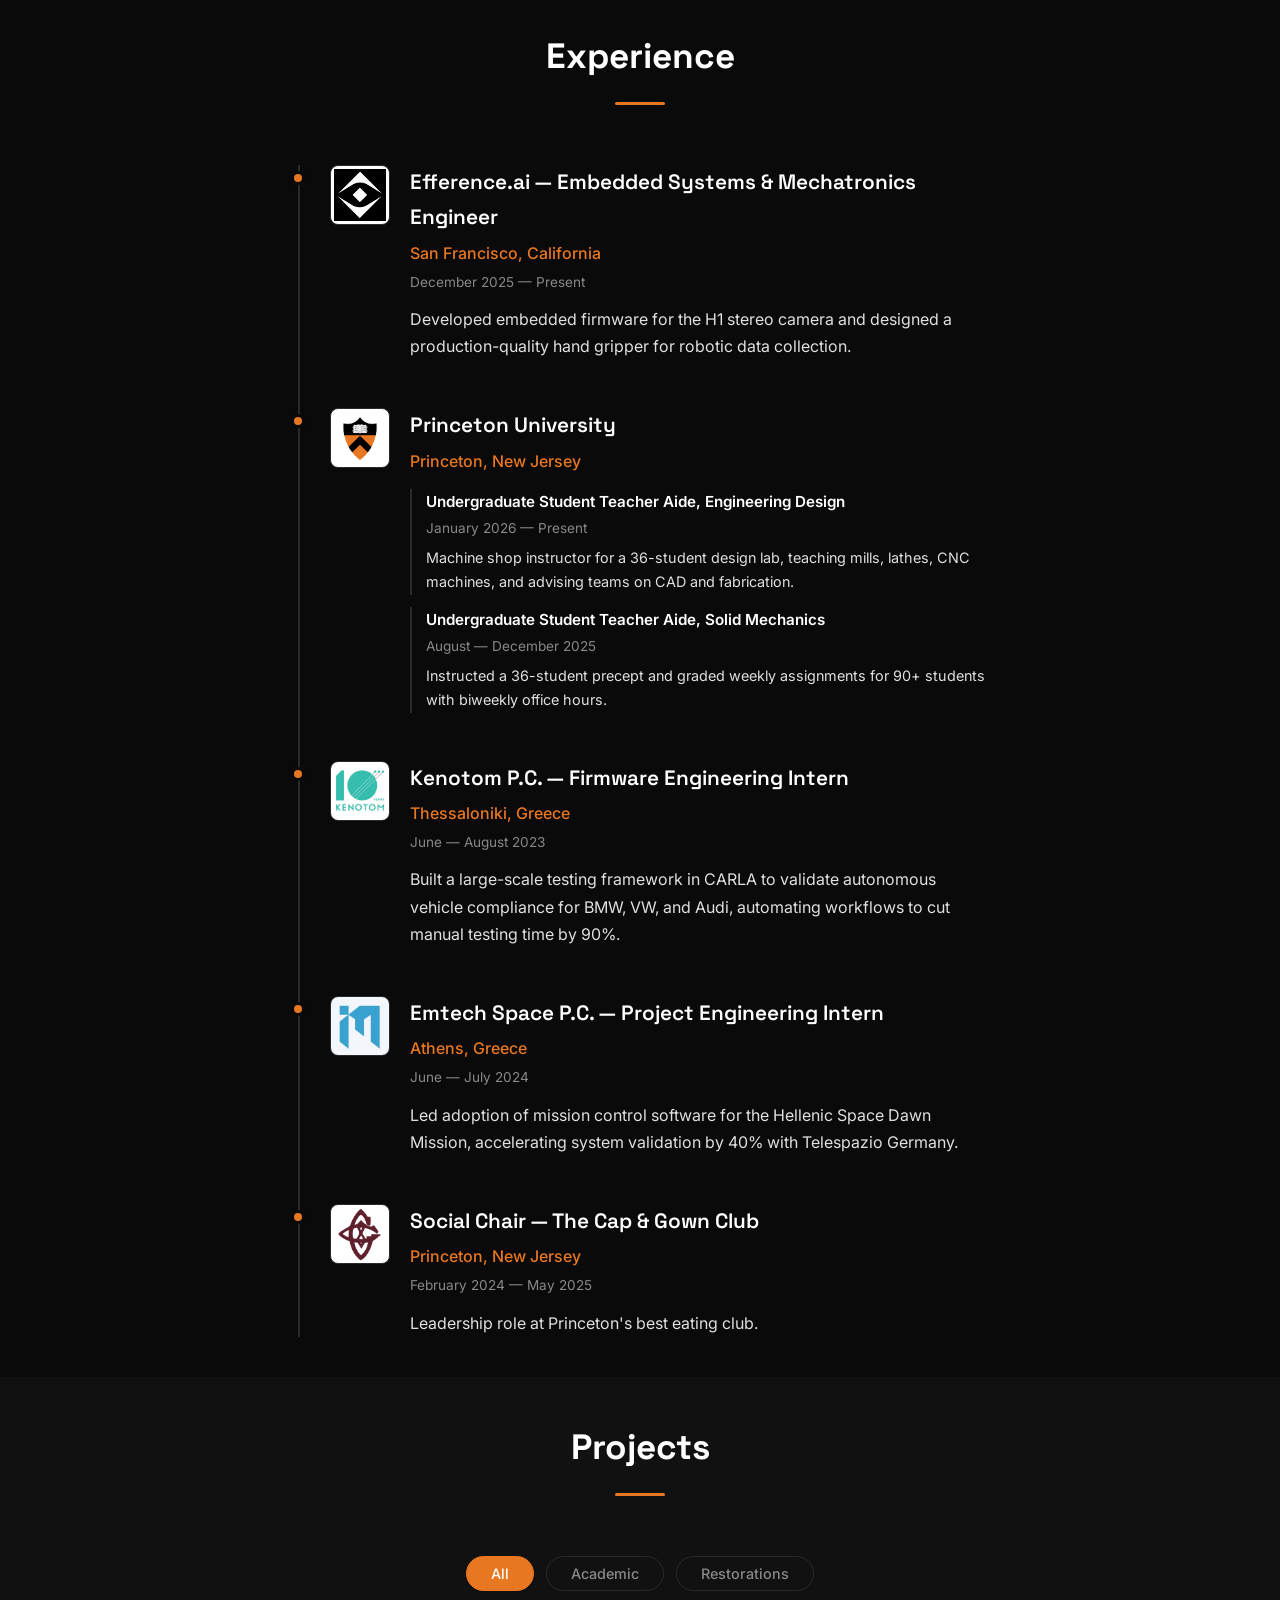
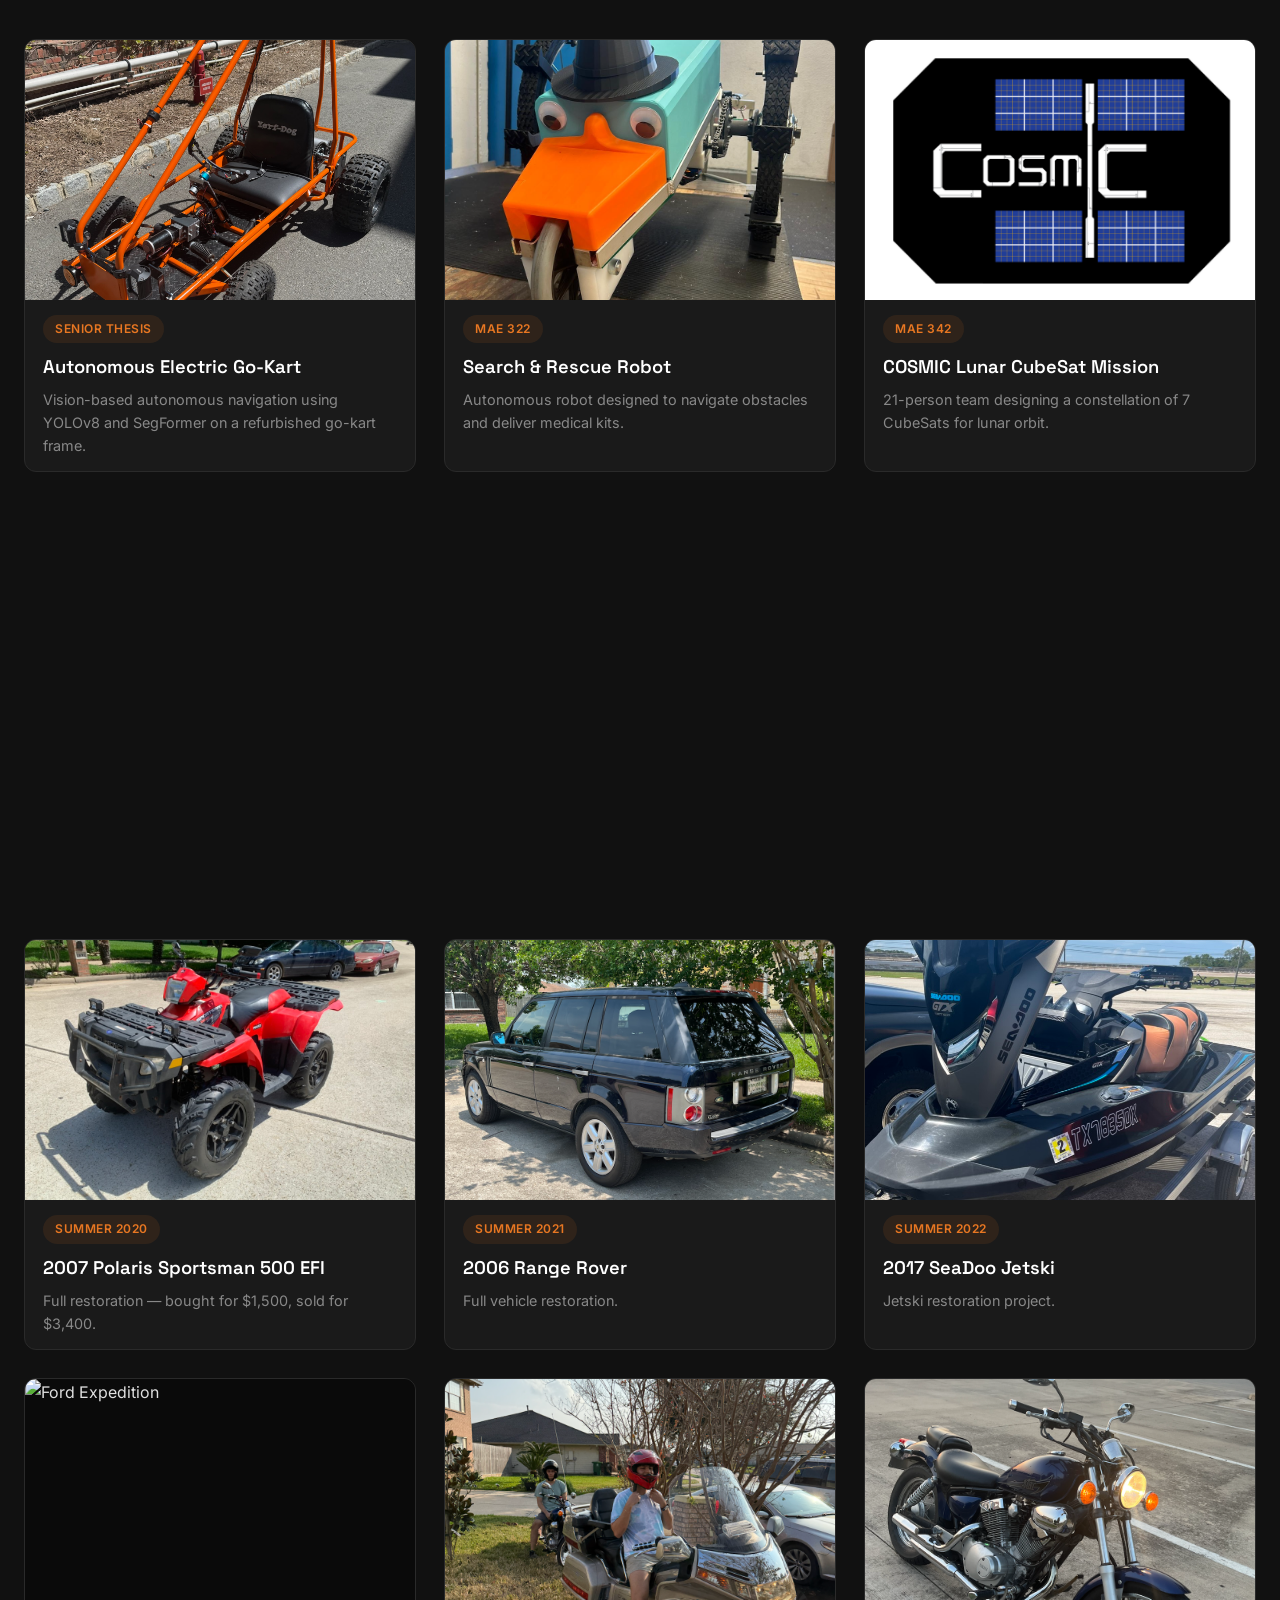
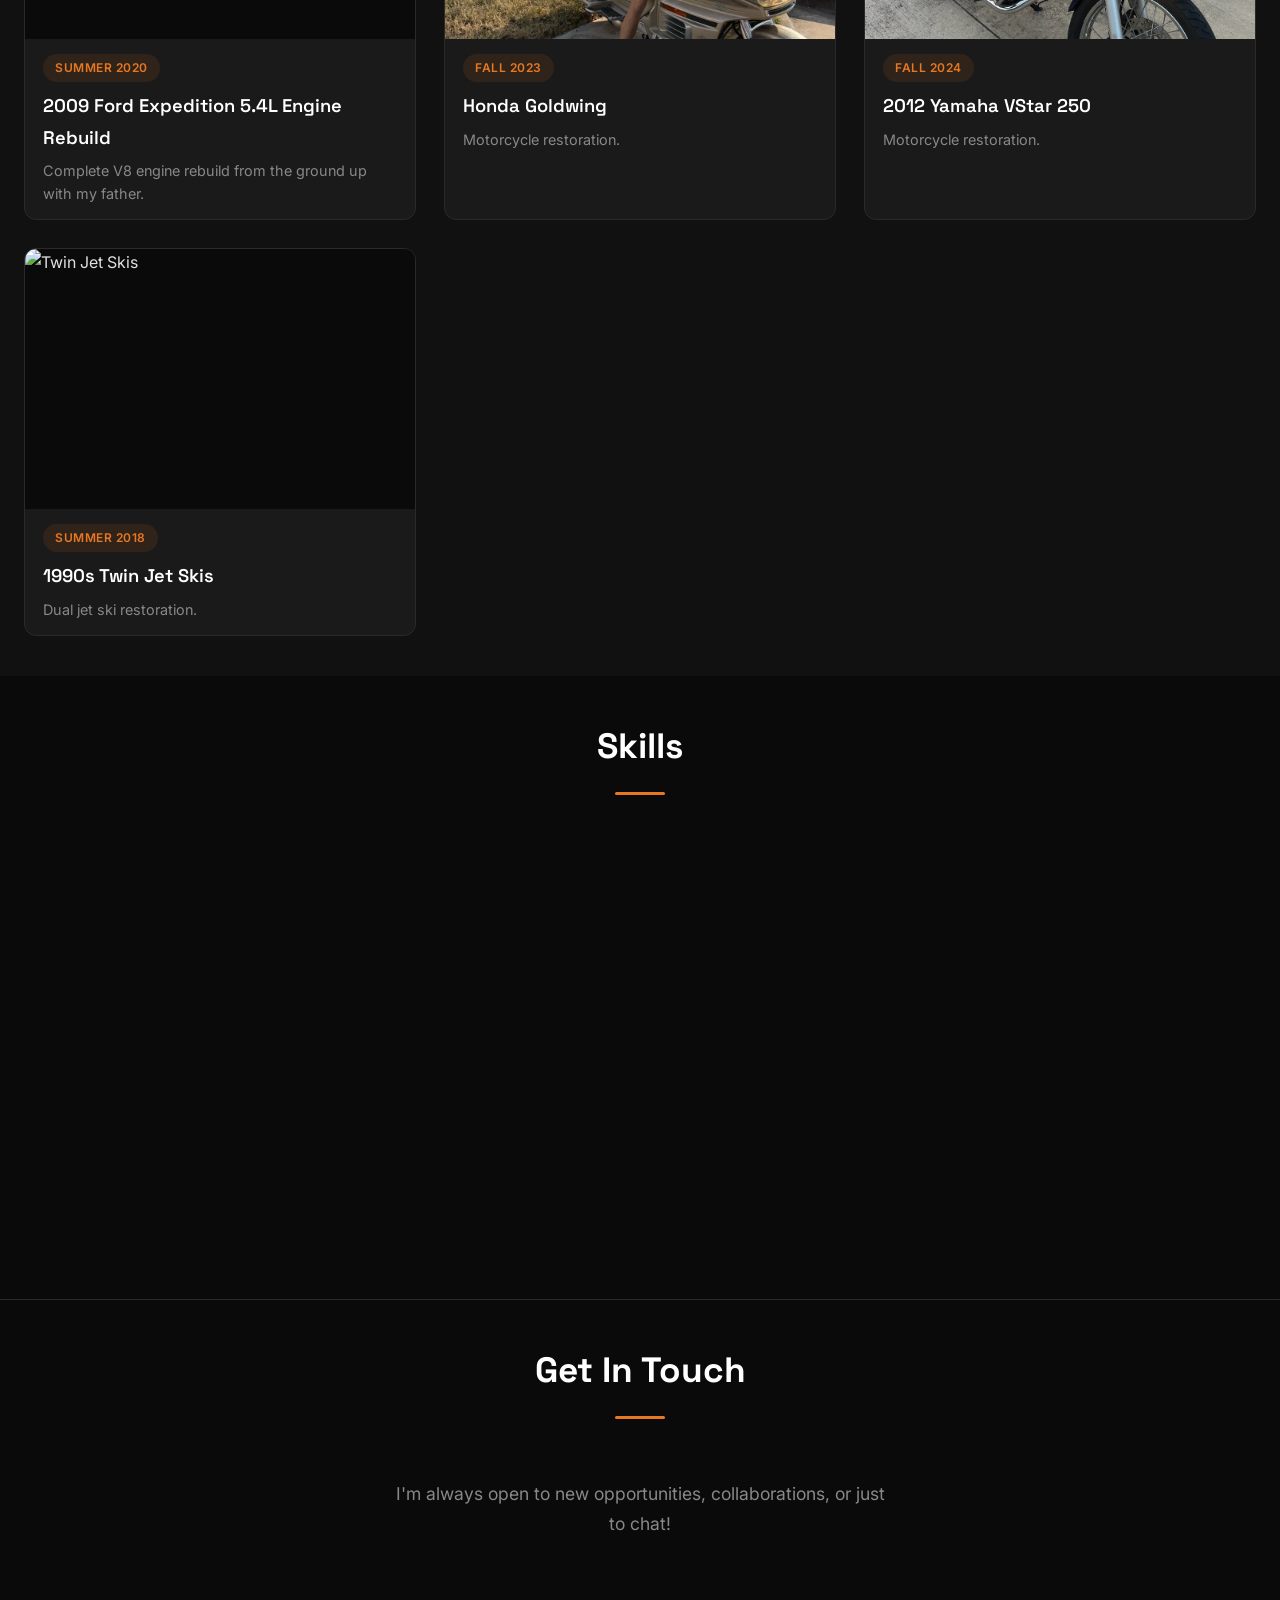
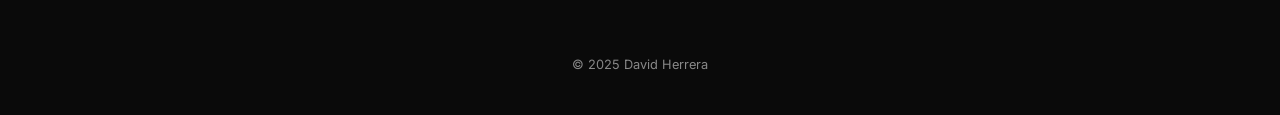
==== commit 42592203: "Update hero section: personal intro, highlight Projects nav, fix mobile spacing Co-Authored-By: Clau" ====
--- a/index.html
+++ b/index.html
@@ -25,9 +25,9 @@
                 <li><a href="#hero">Mission</a></li>
                 <li><a href="#education">Education</a></li>
                 <li><a href="#experience">Experience</a></li>
-                <li><a href="#projects">Projects</a></li>
+                <li><a href="#projects" class="nav-cta">Projects</a></li>
                 <li><a href="#skills">Skills</a></li>
-                <li><a href="#contact" class="nav-cta">Contact</a></li>
+                <li><a href="#contact">Contact</a></li>
             </ul>
         </div>
     </nav>
@@ -44,8 +44,10 @@
                     <h1 class="hero-name">David Herrera</h1>
                     <p class="hero-tagline">Mechanical &amp; Aerospace Engineering — Princeton University</p>
                     <p class="hero-description">
-                        Engineer, builder, and lifelong tinkerer. From autonomous vehicles to vintage motorcycle restorations,
-                        I love bringing ideas to life with my hands and with code.
+                        I'm from Houston, Texas, but I've spent the last 5 years in the Northeast — with a couple summers abroad, and last winter in SF.
+                        I'd characterize myself as a lifelong tinkerer; I love bringing ideas to life with my hands and with machines.
+                        This portfolio should give you a glimpse of some things I've worked on both at school and in my free time.
+                        I would love to connect! Feel free to shoot me an email anytime.
                     </p>
                     <div class="hero-stats-row">
                         <div class="stat">
@@ -61,7 +63,10 @@
                             <span class="stat-label">Graduating</span>
                         </div>
                         <div class="hero-links">
-                            <a href="https://www.linkedin.com/in/davidherrera1249/" target="_blank" rel="noopener noreferrer" class="btn btn-primary">
+                            <a href="#projects" class="btn btn-primary">
+                                <i class="fas fa-th-large"></i> View Projects
+                            </a>
+                            <a href="https://www.linkedin.com/in/davidherrera1249/" target="_blank" rel="noopener noreferrer" class="btn btn-outline">
                                 <i class="fab fa-linkedin"></i> LinkedIn
                             </a>
                             <a href="https://drive.google.com/file/d/15BYez4OzqFb-qn5Db0mAD2D-MldVrR6n/view?usp=drive_link" target="_blank" rel="noopener noreferrer" class="btn btn-outline">
--- a/css/style.css
+++ b/css/style.css
@@ -807,6 +807,14 @@
         margin-top: 16px;
     }
 
+    #hero {
+        padding-bottom: 80px;
+    }
+
+    .scroll-indicator {
+        bottom: 20px;
+    }
+
     .skills-grid {
         grid-template-columns: 1fr;
     }
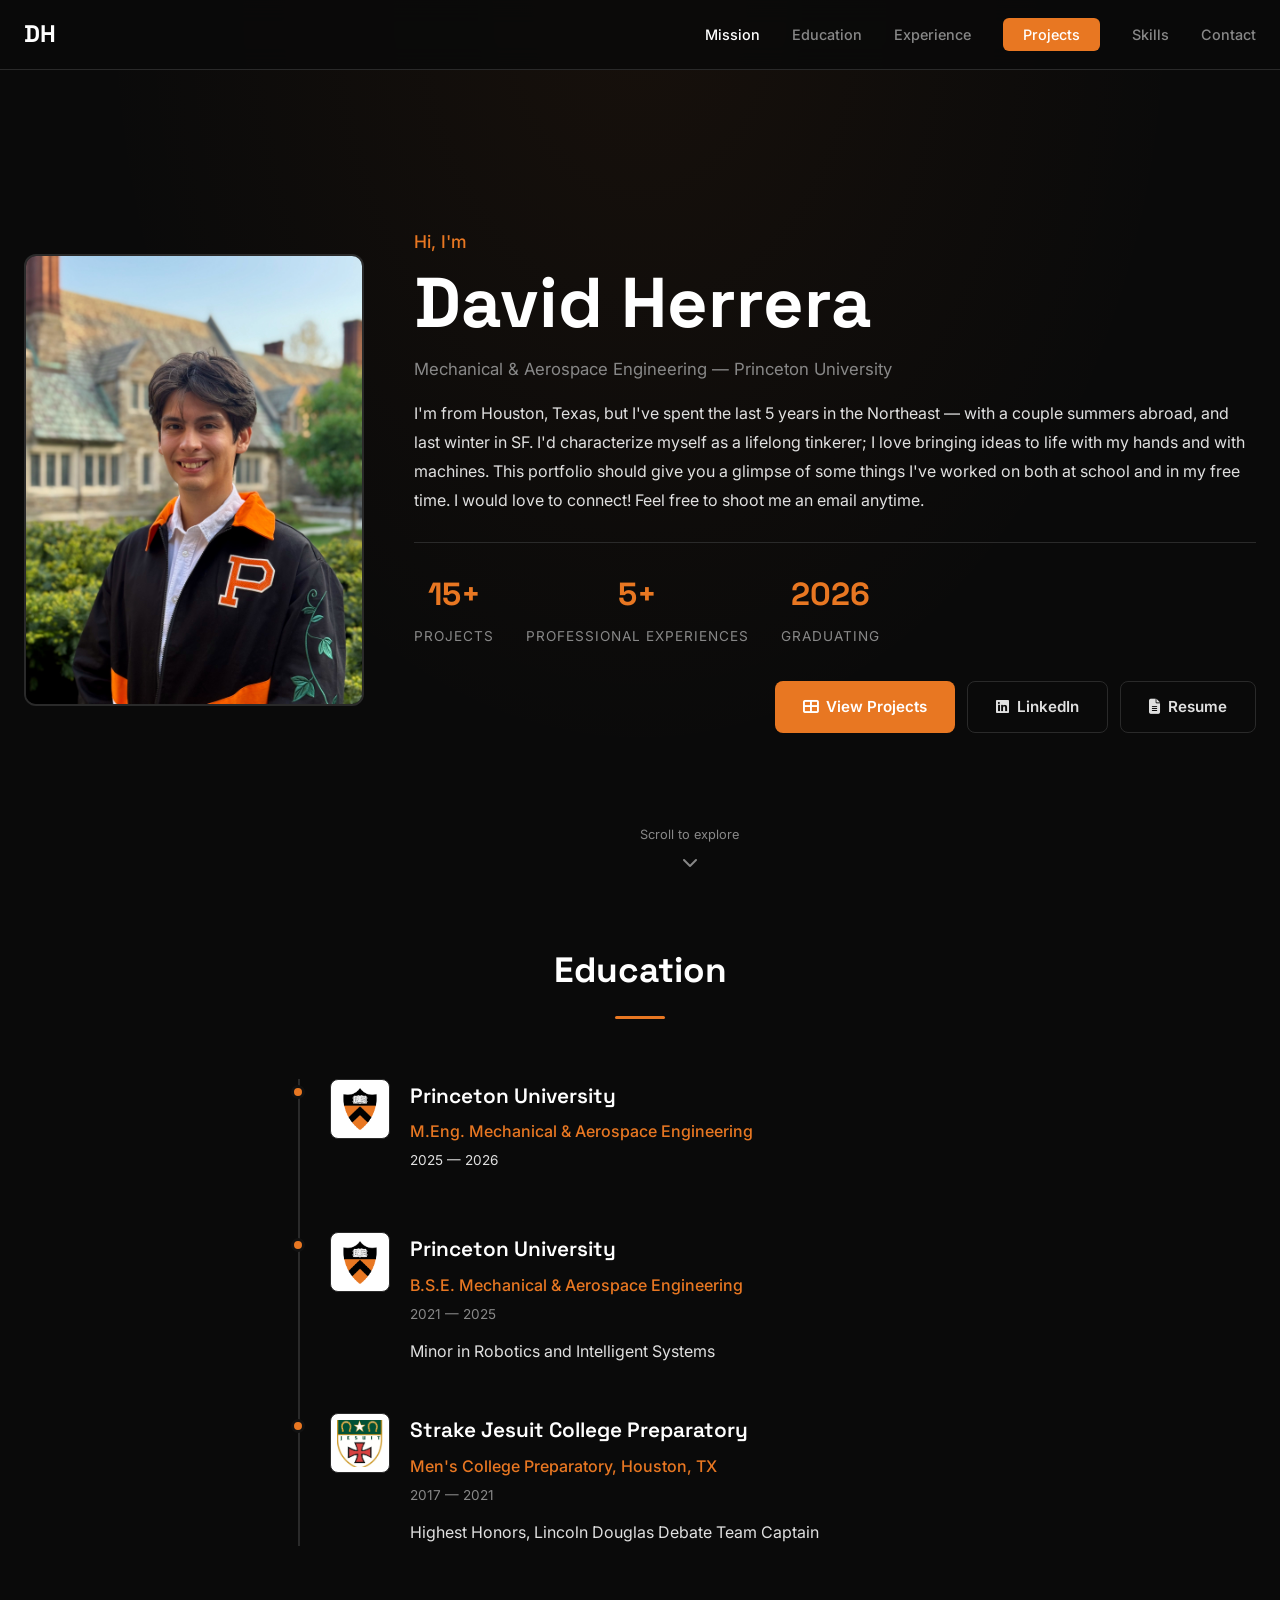
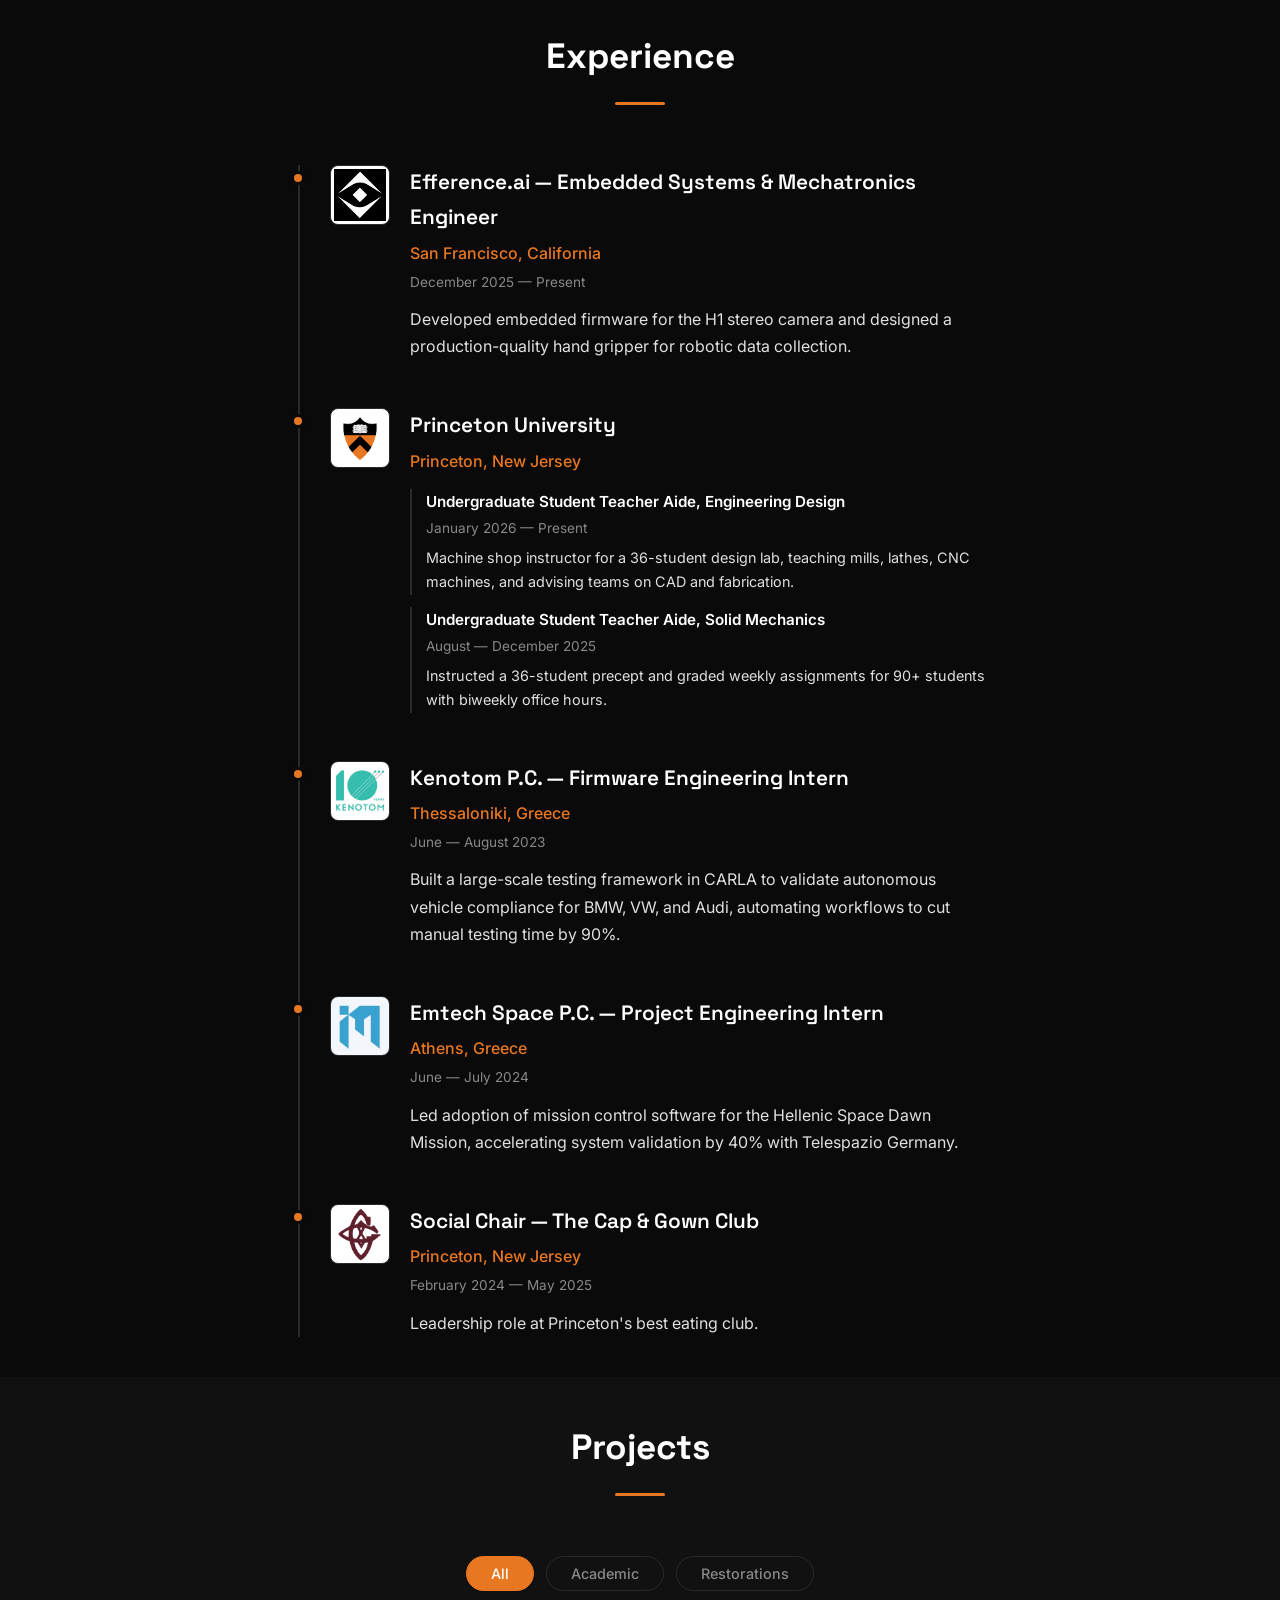
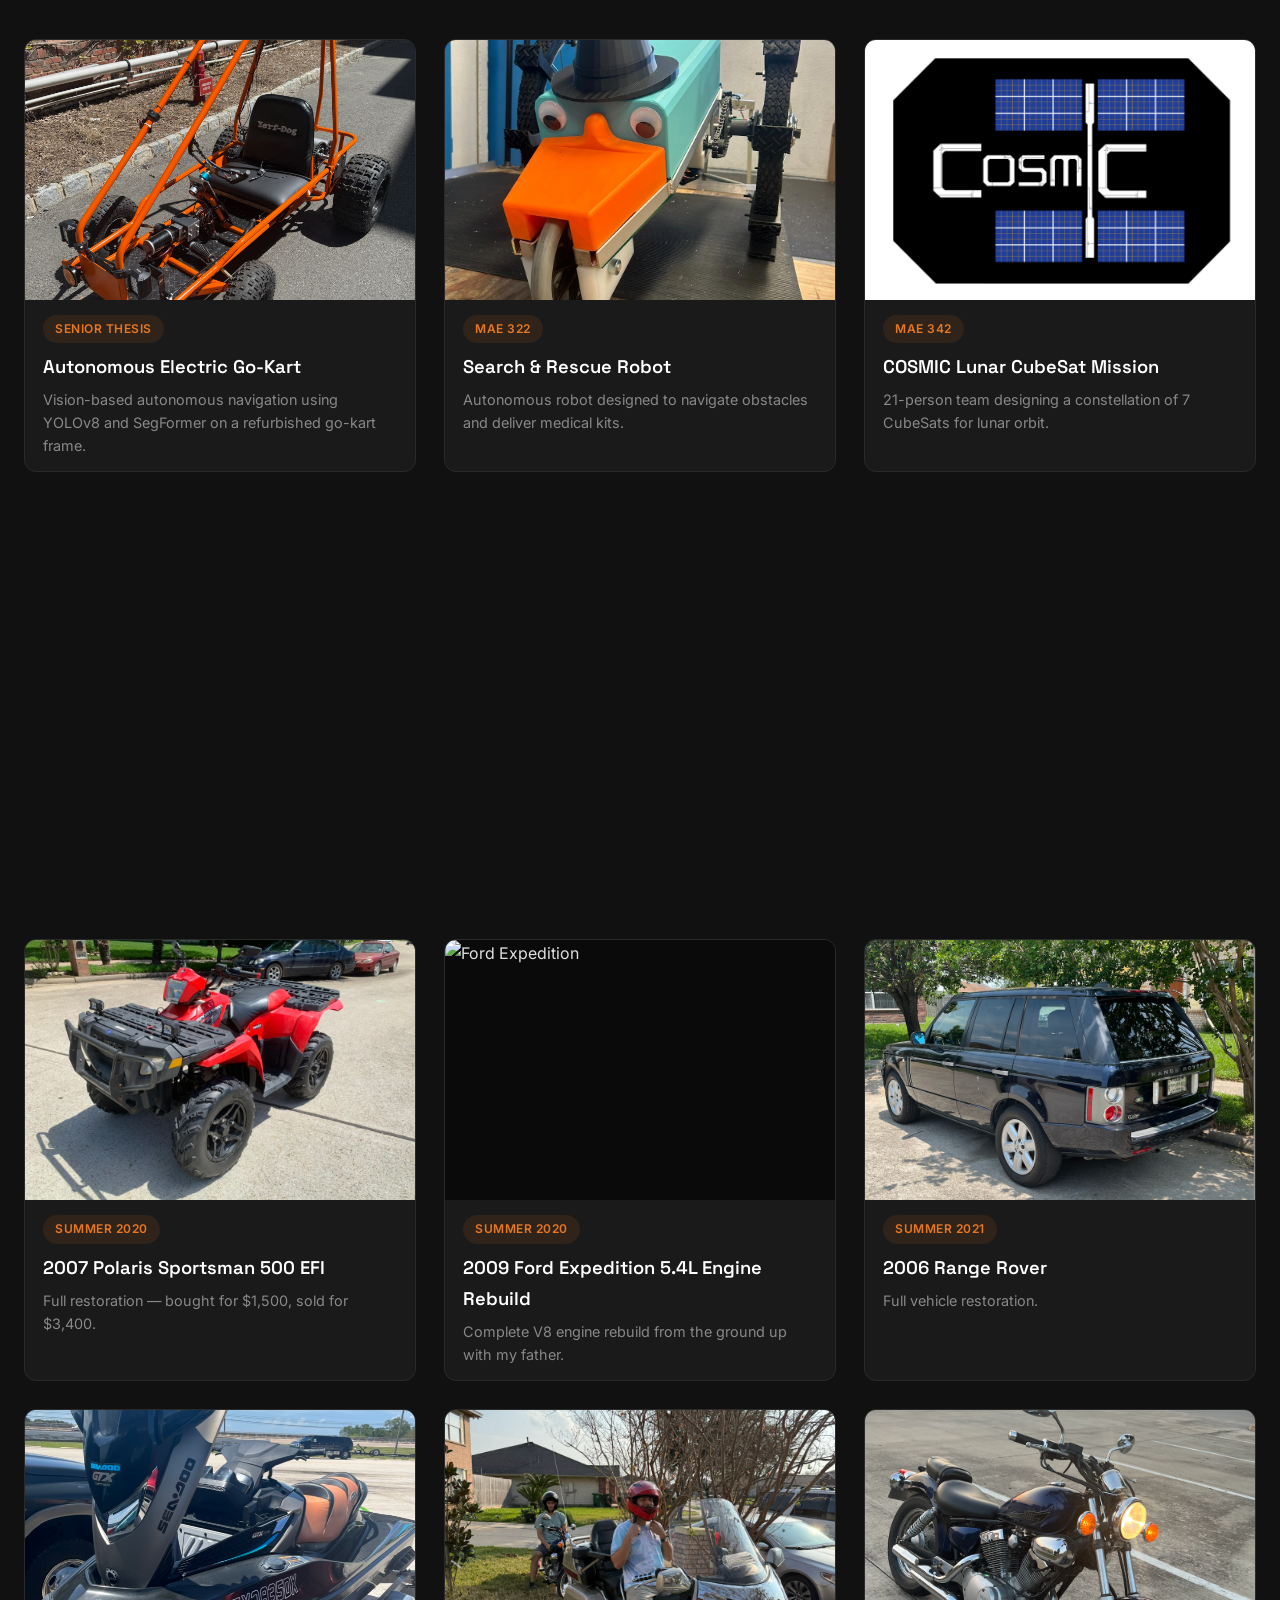
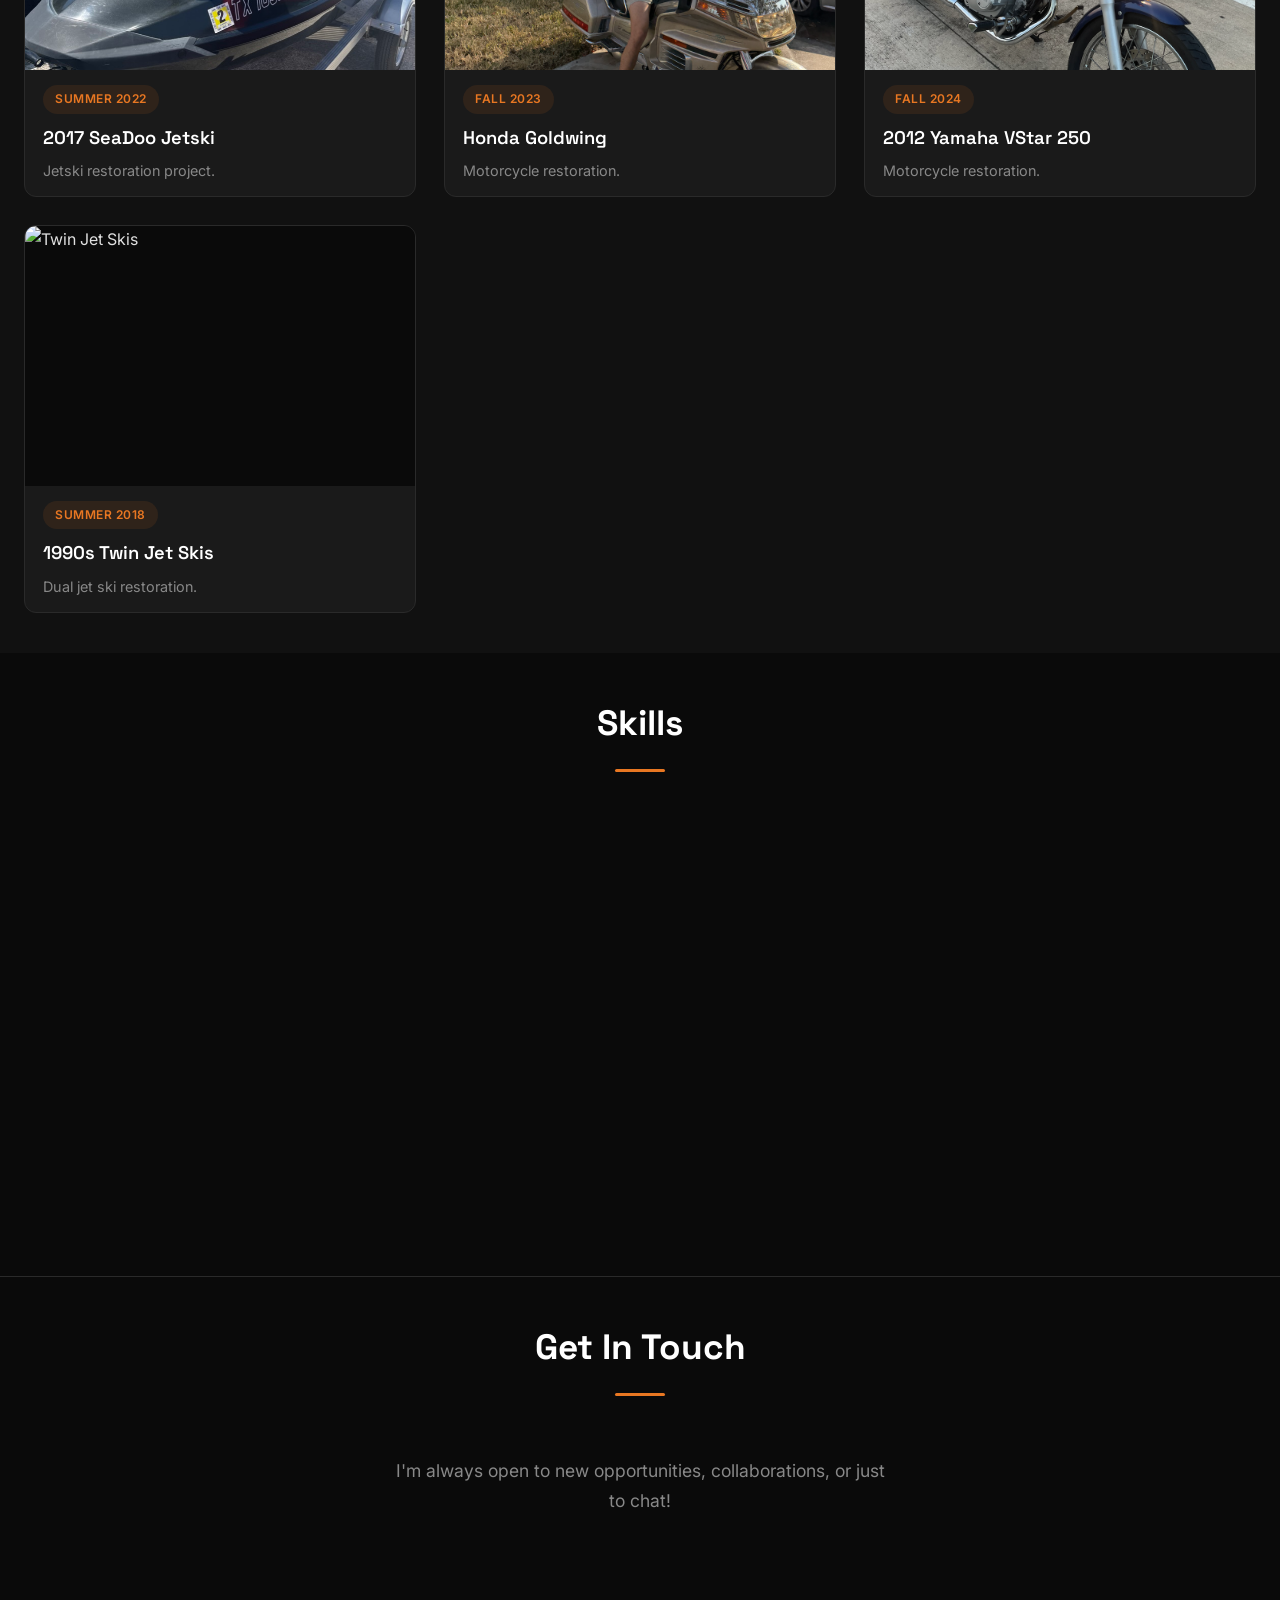
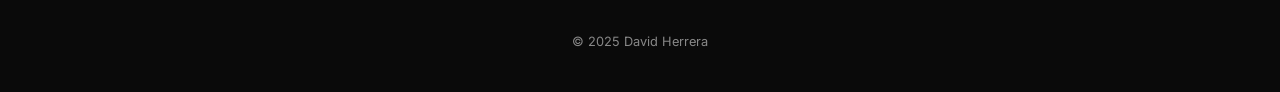
==== commit 015736ef: "Move Ford Expedition above Range Rover in projects grid Co-Authored-By: Claude Opus 4.6 (1M context)" ====
--- a/index.html
+++ b/index.html
@@ -304,6 +304,17 @@
                     </div>
                 </a>
 
+                <a href="ford.html" class="project-card" data-category="restoration">
+                    <div class="project-image">
+                        <img src="images/projects/fordcover.png" alt="Ford Expedition">
+                    </div>
+                    <div class="project-info">
+                        <span class="project-tag">Summer 2020</span>
+                        <h3>2009 Ford Expedition 5.4L Engine Rebuild</h3>
+                        <p>Complete V8 engine rebuild from the ground up with my father.</p>
+                    </div>
+                </a>
+
                 <a href="#" class="project-card" data-category="restoration">
                     <div class="project-image">
                         <img src="images/projects/rrcover.png" alt="Range Rover">
@@ -323,17 +334,6 @@
                         <span class="project-tag">Summer 2022</span>
                         <h3>2017 SeaDoo Jetski</h3>
                         <p>Jetski restoration project.</p>
-                    </div>
-                </a>
-
-                <a href="ford.html" class="project-card" data-category="restoration">
-                    <div class="project-image">
-                        <img src="images/projects/fordcover.png" alt="Ford Expedition">
-                    </div>
-                    <div class="project-info">
-                        <span class="project-tag">Summer 2020</span>
-                        <h3>2009 Ford Expedition 5.4L Engine Rebuild</h3>
-                        <p>Complete V8 engine rebuild from the ground up with my father.</p>
                     </div>
                 </a>
 
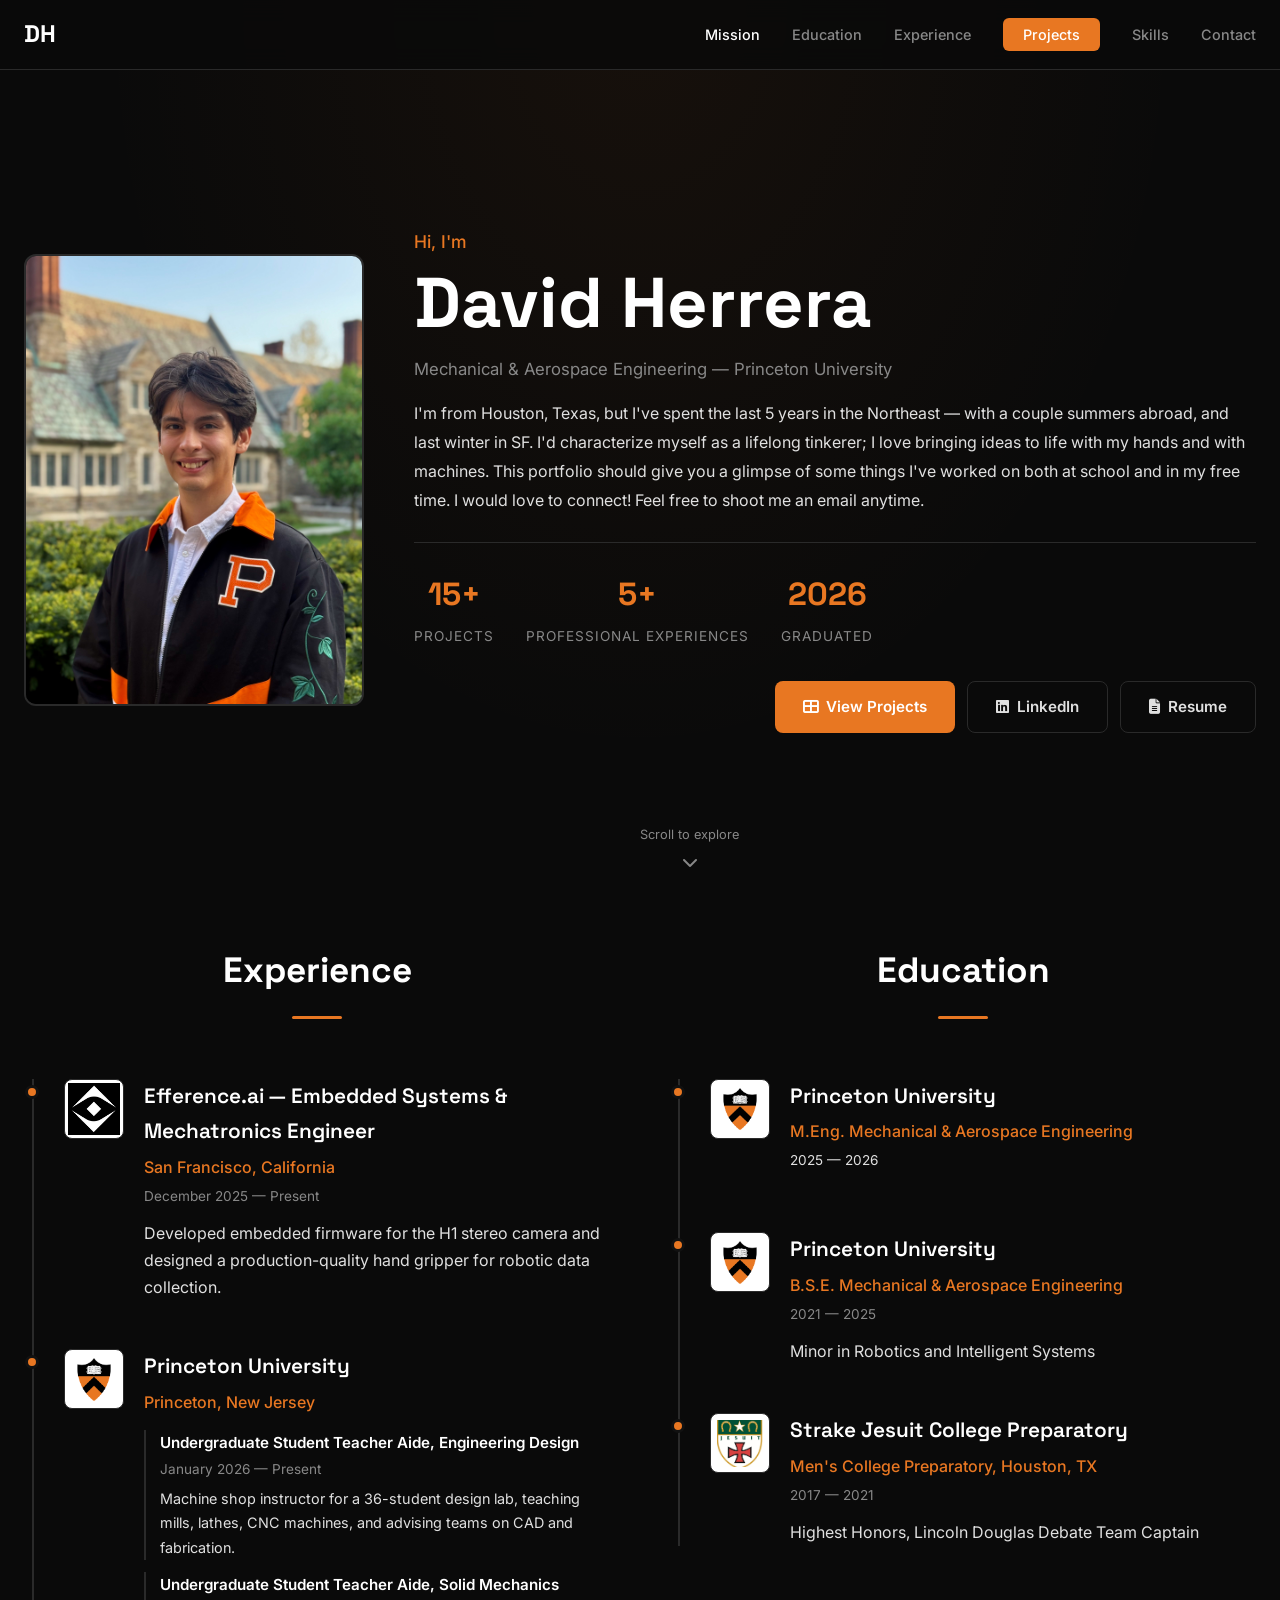
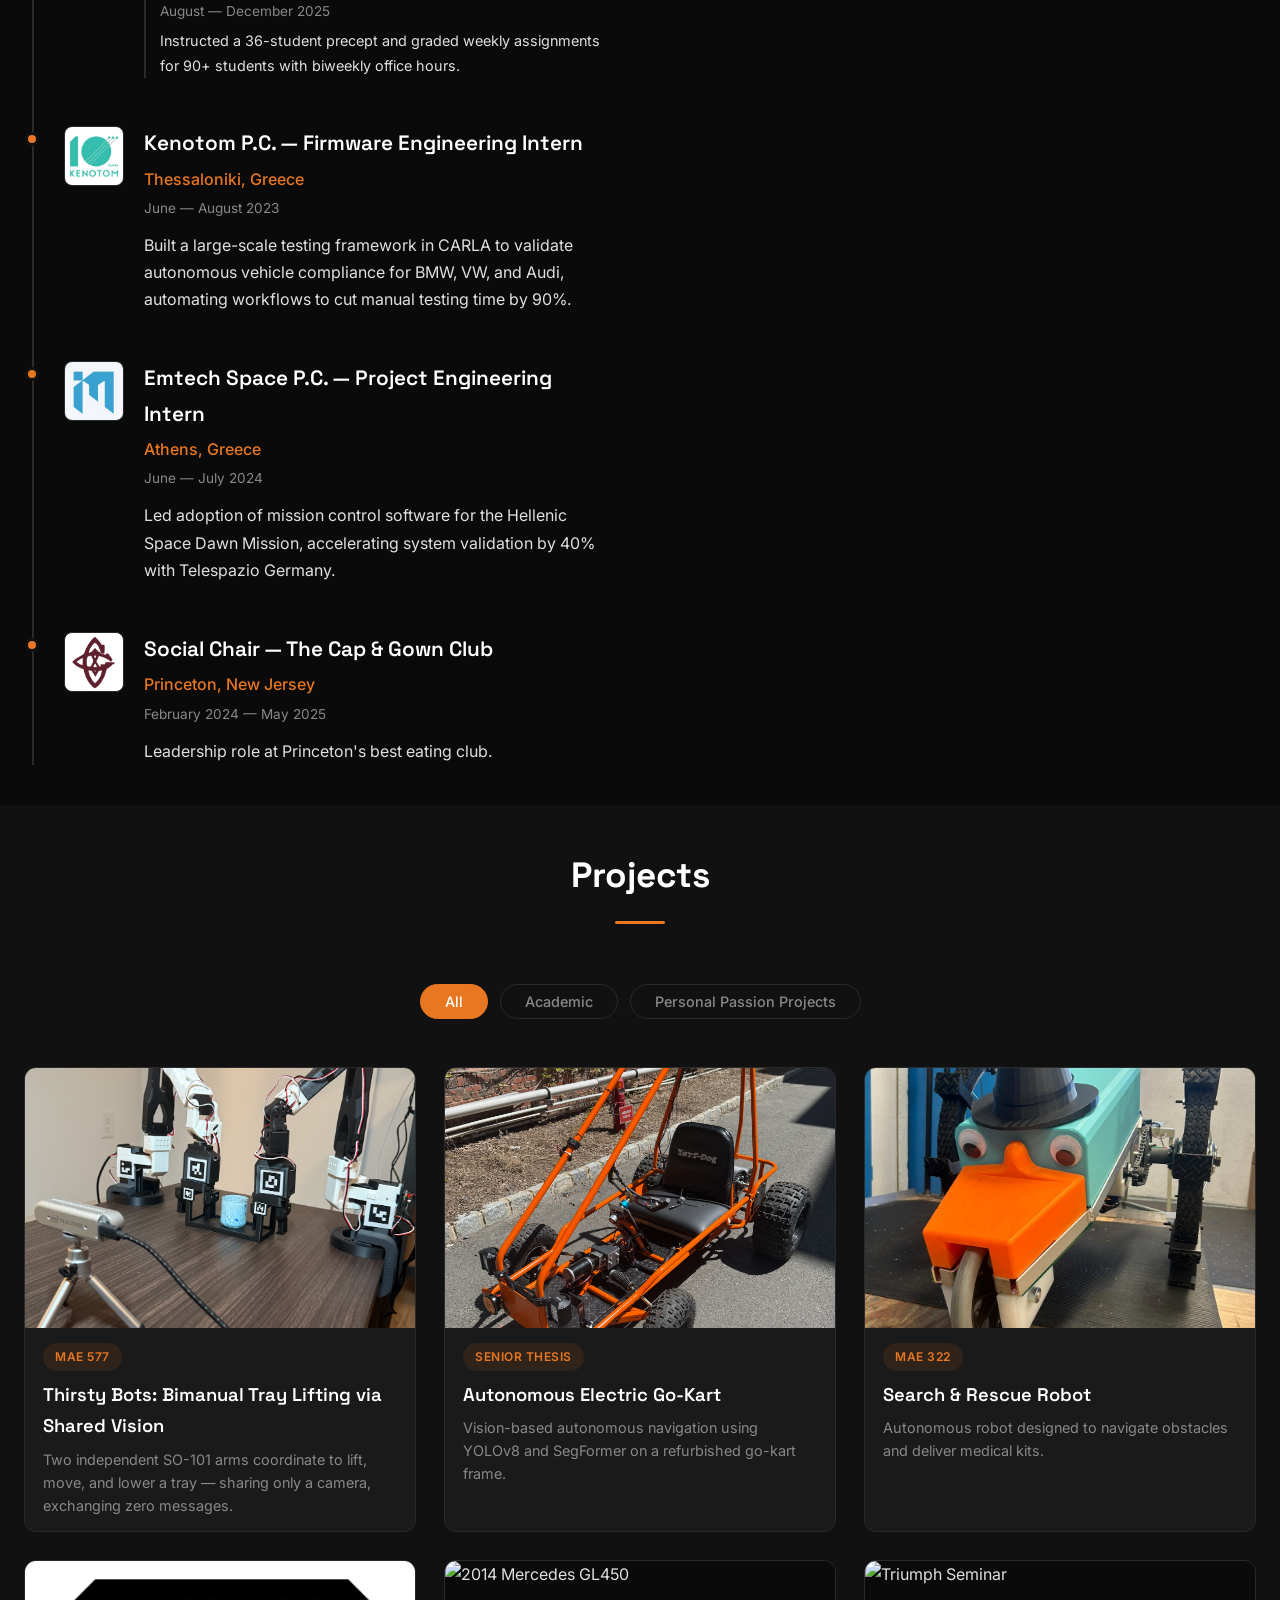
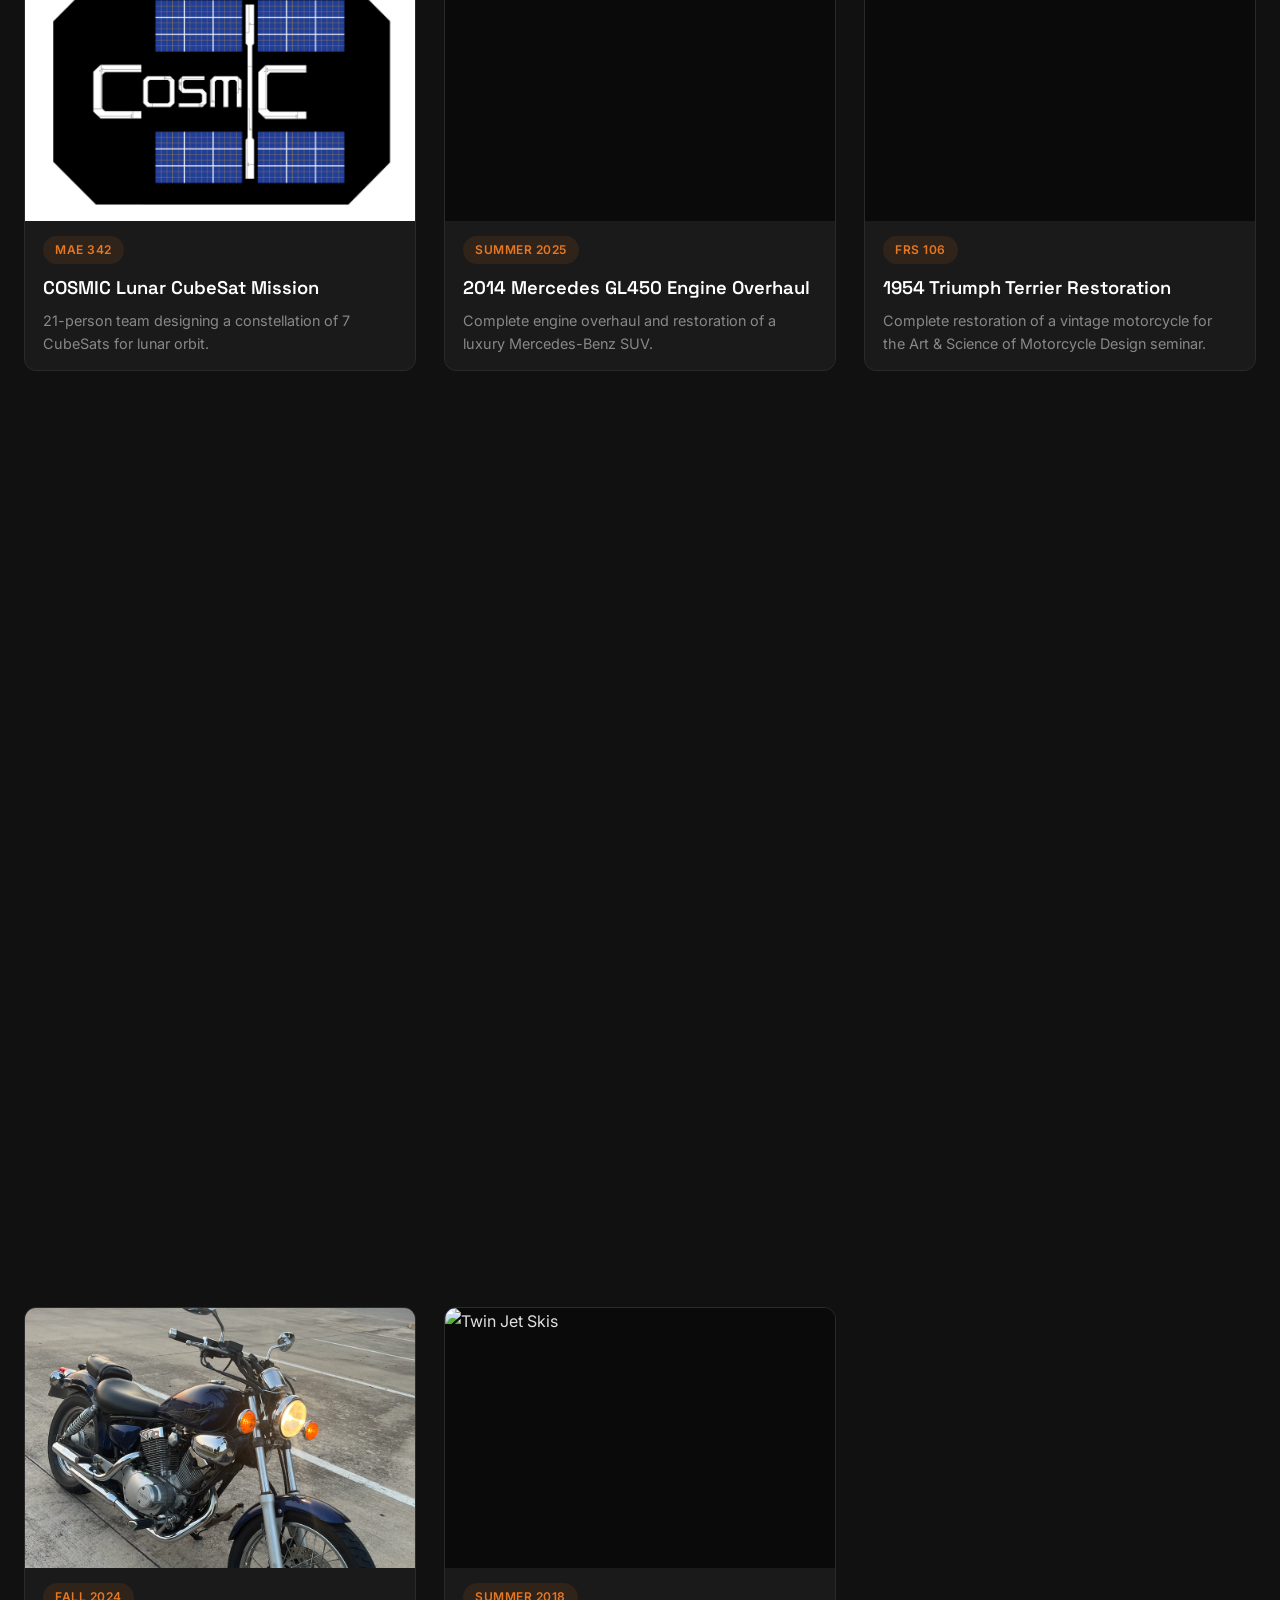
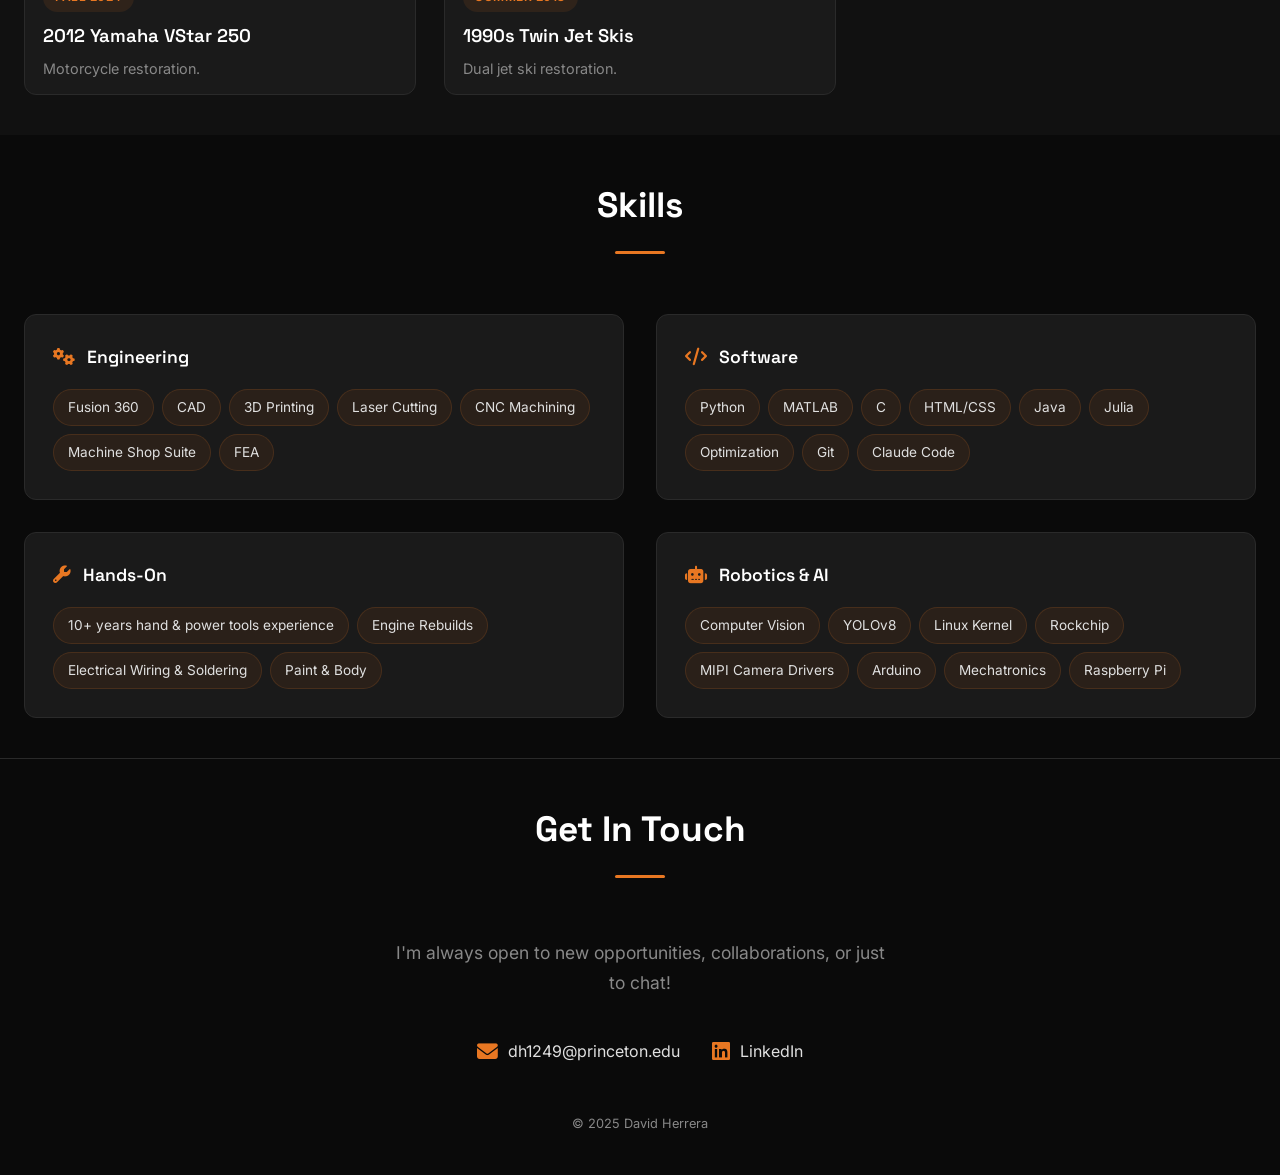
==== commit 92d362a1: "Add MAE 577 and Range Rover projects; restructure home page New project pages: - mae577-multirobot.h" ====
--- a/index.html
+++ b/index.html
@@ -60,7 +60,7 @@
                         </div>
                         <div class="stat">
                             <span class="stat-number">2026</span>
-                            <span class="stat-label">Graduating</span>
+                            <span class="stat-label">Graduated</span>
                         </div>
                         <div class="hero-links">
                             <a href="#projects" class="btn btn-primary">
@@ -86,52 +86,10 @@
     <!-- Education Section -->
     <section id="education" class="section section-alt">
         <div class="container">
-            <h2 class="section-title">Education</h2>
-            <div class="timeline">
-                <div class="timeline-item">
-                    <div class="timeline-marker"></div>
-                    <div class="timeline-logo">
-                        <img src="images/logos/princetonlogo.png" alt="Princeton University">
-                    </div>
-                    <div class="timeline-content">
-                        <h3>Princeton University</h3>
-                        <p class="timeline-subtitle">M.Eng. Mechanical &amp; Aerospace Engineering</p>
-                        <p class="timeline-date">2025 — 2026</p>
-                    </div>
-                </div>
-                <div class="timeline-item">
-                    <div class="timeline-marker"></div>
-                    <div class="timeline-logo">
-                        <img src="images/logos/princetonlogo.png" alt="Princeton University">
-                    </div>
-                    <div class="timeline-content">
-                        <h3>Princeton University</h3>
-                        <p class="timeline-subtitle">B.S.E. Mechanical &amp; Aerospace Engineering</p>
-                        <p class="timeline-date">2021 — 2025</p>
-                        <p>Minor in Robotics and Intelligent Systems</p>
-                    </div>
-                </div>
-                <div class="timeline-item">
-                    <div class="timeline-marker"></div>
-                    <div class="timeline-logo">
-                        <img src="images/logos/strakelogo.png" alt="Strake Jesuit College Preparatory">
-                    </div>
-                    <div class="timeline-content">
-                        <h3>Strake Jesuit College Preparatory</h3>
-                        <p class="timeline-subtitle">Men's College Preparatory, Houston, TX</p>
-                        <p class="timeline-date">2017 — 2021</p>
-                        <p>Highest Honors, Lincoln Douglas Debate Team Captain</p>
-                    </div>
-                </div>
-            </div>
-        </div>
-    </section>
-
-    <!-- Experience Section -->
-    <section id="experience" class="section">
-        <div class="container">
-            <h2 class="section-title">Experience</h2>
-            <div class="timeline">
+            <div style="display: grid; grid-template-columns: 1fr 1fr; gap: 60px; align-items: start;">
+                <div id="experience">
+                    <h2 class="section-title">Experience</h2>
+                    <div class="timeline">
 
                 <div class="timeline-item">
                     <div class="timeline-marker"></div>
@@ -206,6 +164,49 @@
                     </div>
                 </div>
 
+                    </div>
+                </div>
+
+                <div>
+                    <h2 class="section-title">Education</h2>
+                    <div class="timeline">
+                        <div class="timeline-item">
+                            <div class="timeline-marker"></div>
+                            <div class="timeline-logo">
+                                <img src="images/logos/princetonlogo.png" alt="Princeton University">
+                            </div>
+                            <div class="timeline-content">
+                                <h3>Princeton University</h3>
+                                <p class="timeline-subtitle">M.Eng. Mechanical &amp; Aerospace Engineering</p>
+                                <p class="timeline-date">2025 — 2026</p>
+                            </div>
+                        </div>
+                        <div class="timeline-item">
+                            <div class="timeline-marker"></div>
+                            <div class="timeline-logo">
+                                <img src="images/logos/princetonlogo.png" alt="Princeton University">
+                            </div>
+                            <div class="timeline-content">
+                                <h3>Princeton University</h3>
+                                <p class="timeline-subtitle">B.S.E. Mechanical &amp; Aerospace Engineering</p>
+                                <p class="timeline-date">2021 — 2025</p>
+                                <p>Minor in Robotics and Intelligent Systems</p>
+                            </div>
+                        </div>
+                        <div class="timeline-item">
+                            <div class="timeline-marker"></div>
+                            <div class="timeline-logo">
+                                <img src="images/logos/strakelogo.png" alt="Strake Jesuit College Preparatory">
+                            </div>
+                            <div class="timeline-content">
+                                <h3>Strake Jesuit College Preparatory</h3>
+                                <p class="timeline-subtitle">Men's College Preparatory, Houston, TX</p>
+                                <p class="timeline-date">2017 — 2021</p>
+                                <p>Highest Honors, Lincoln Douglas Debate Team Captain</p>
+                            </div>
+                        </div>
+                    </div>
+                </div>
             </div>
         </div>
     </section>
@@ -219,13 +220,24 @@
             <div class="project-filters">
                 <button class="filter-btn active" data-filter="all">All</button>
                 <button class="filter-btn" data-filter="academic">Academic</button>
-                <button class="filter-btn" data-filter="restoration">Restorations</button>
+                <button class="filter-btn" data-filter="restoration">Personal Passion Projects</button>
             </div>
 
             <!-- Project Grid -->
             <div class="project-grid">
 
                 <!-- Academic Projects -->
+                <a href="mae577-multirobot.html" class="project-card" data-category="academic">
+                    <div class="project-image">
+                        <img src="images/mae577-multirobot/main_image.png" alt="MAE 577 bimanual tray-lifting setup">
+                    </div>
+                    <div class="project-info">
+                        <span class="project-tag">MAE 577</span>
+                        <h3>Thirsty Bots: Bimanual Tray Lifting via Shared Vision</h3>
+                        <p>Two independent SO-101 arms coordinate to lift, move, and lower a tray &mdash; sharing only a camera, exchanging zero messages.</p>
+                    </div>
+                </a>
+
                 <a href="thesis.html" class="project-card" data-category="academic">
                     <div class="project-image">
                         <img src="images/thesis/front_main.jpeg" alt="Senior Thesis">
@@ -315,14 +327,14 @@
                     </div>
                 </a>
 
-                <a href="#" class="project-card" data-category="restoration">
+                <a href="rangerover.html" class="project-card" data-category="restoration">
                     <div class="project-image">
                         <img src="images/projects/rrcover.png" alt="Range Rover">
                     </div>
                     <div class="project-info">
                         <span class="project-tag">Summer 2021</span>
-                        <h3>2006 Range Rover</h3>
-                        <p>Full vehicle restoration.</p>
+                        <h3>2006 Range Rover HSE</h3>
+                        <p>Full mechanical and interior restoration of a luxury V8 SUV &mdash; bought for $1,000, sold for $5,000.</p>
                     </div>
                 </a>
 
